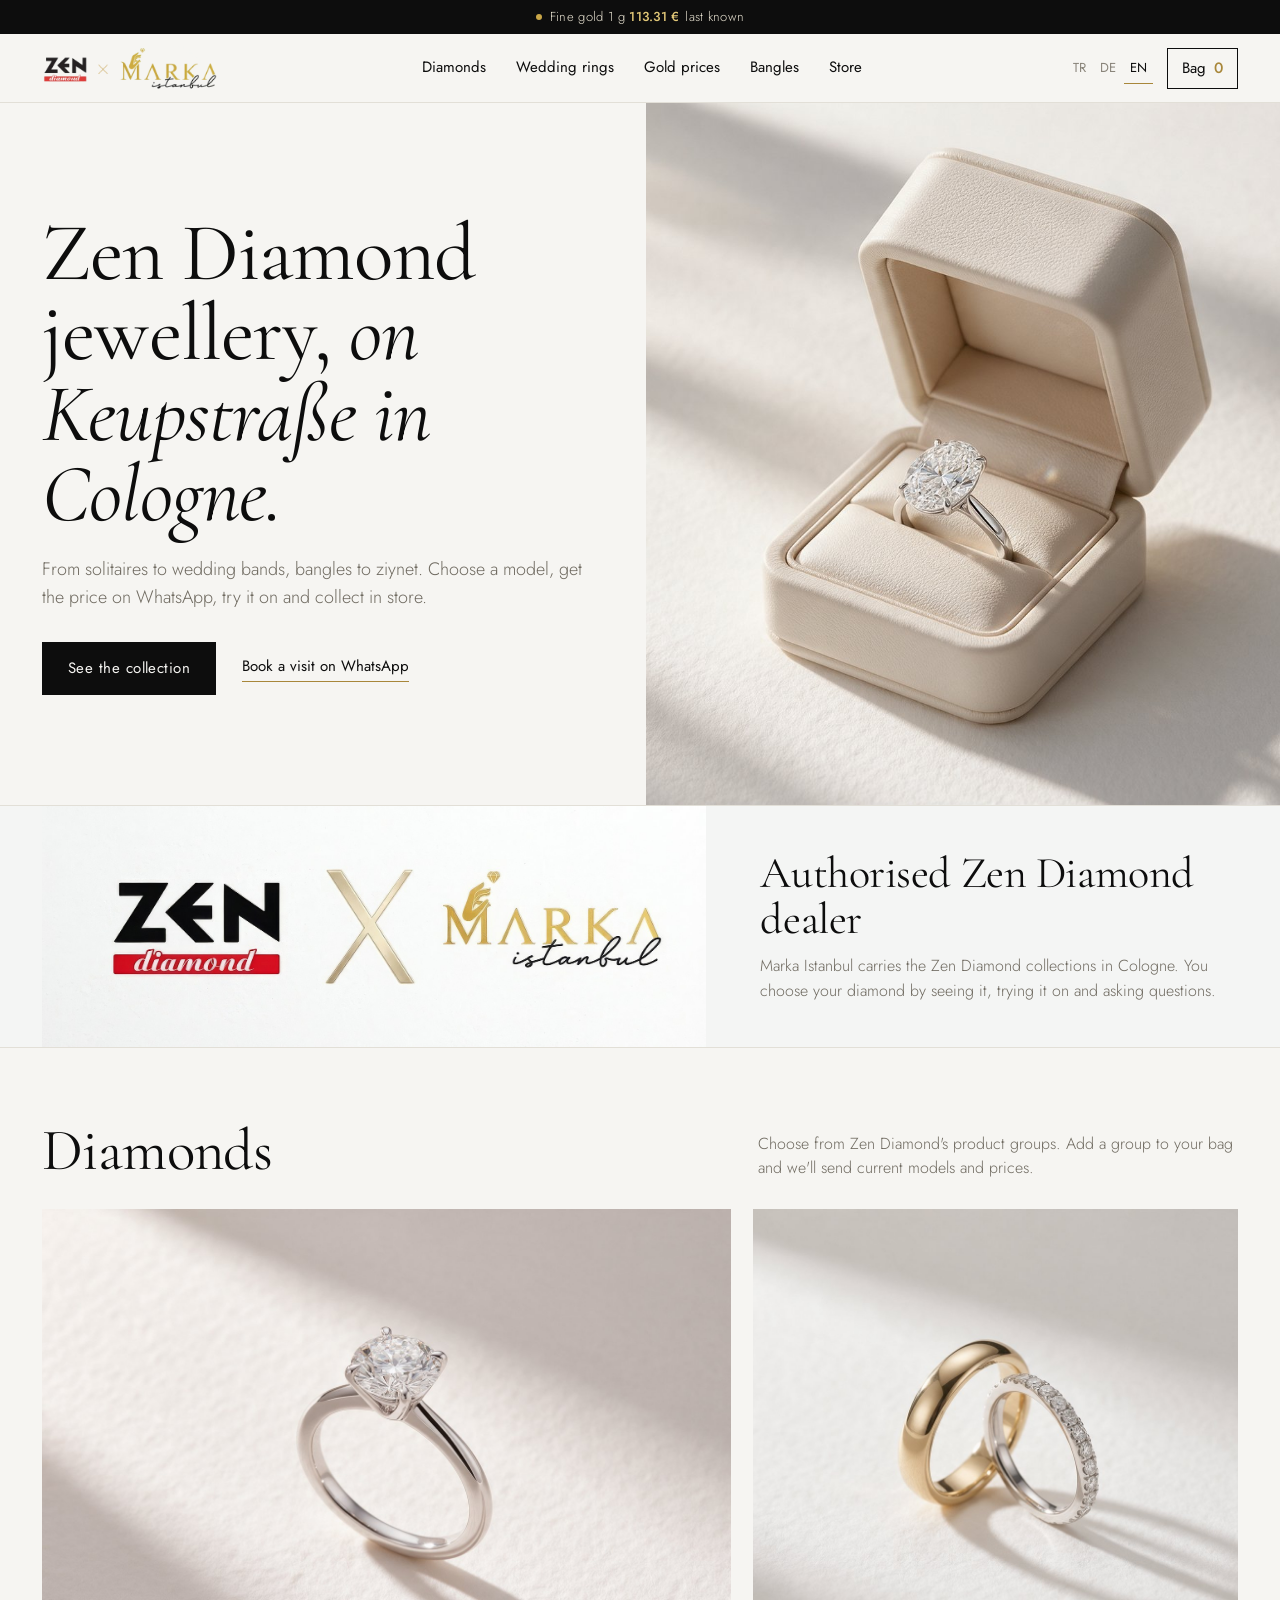
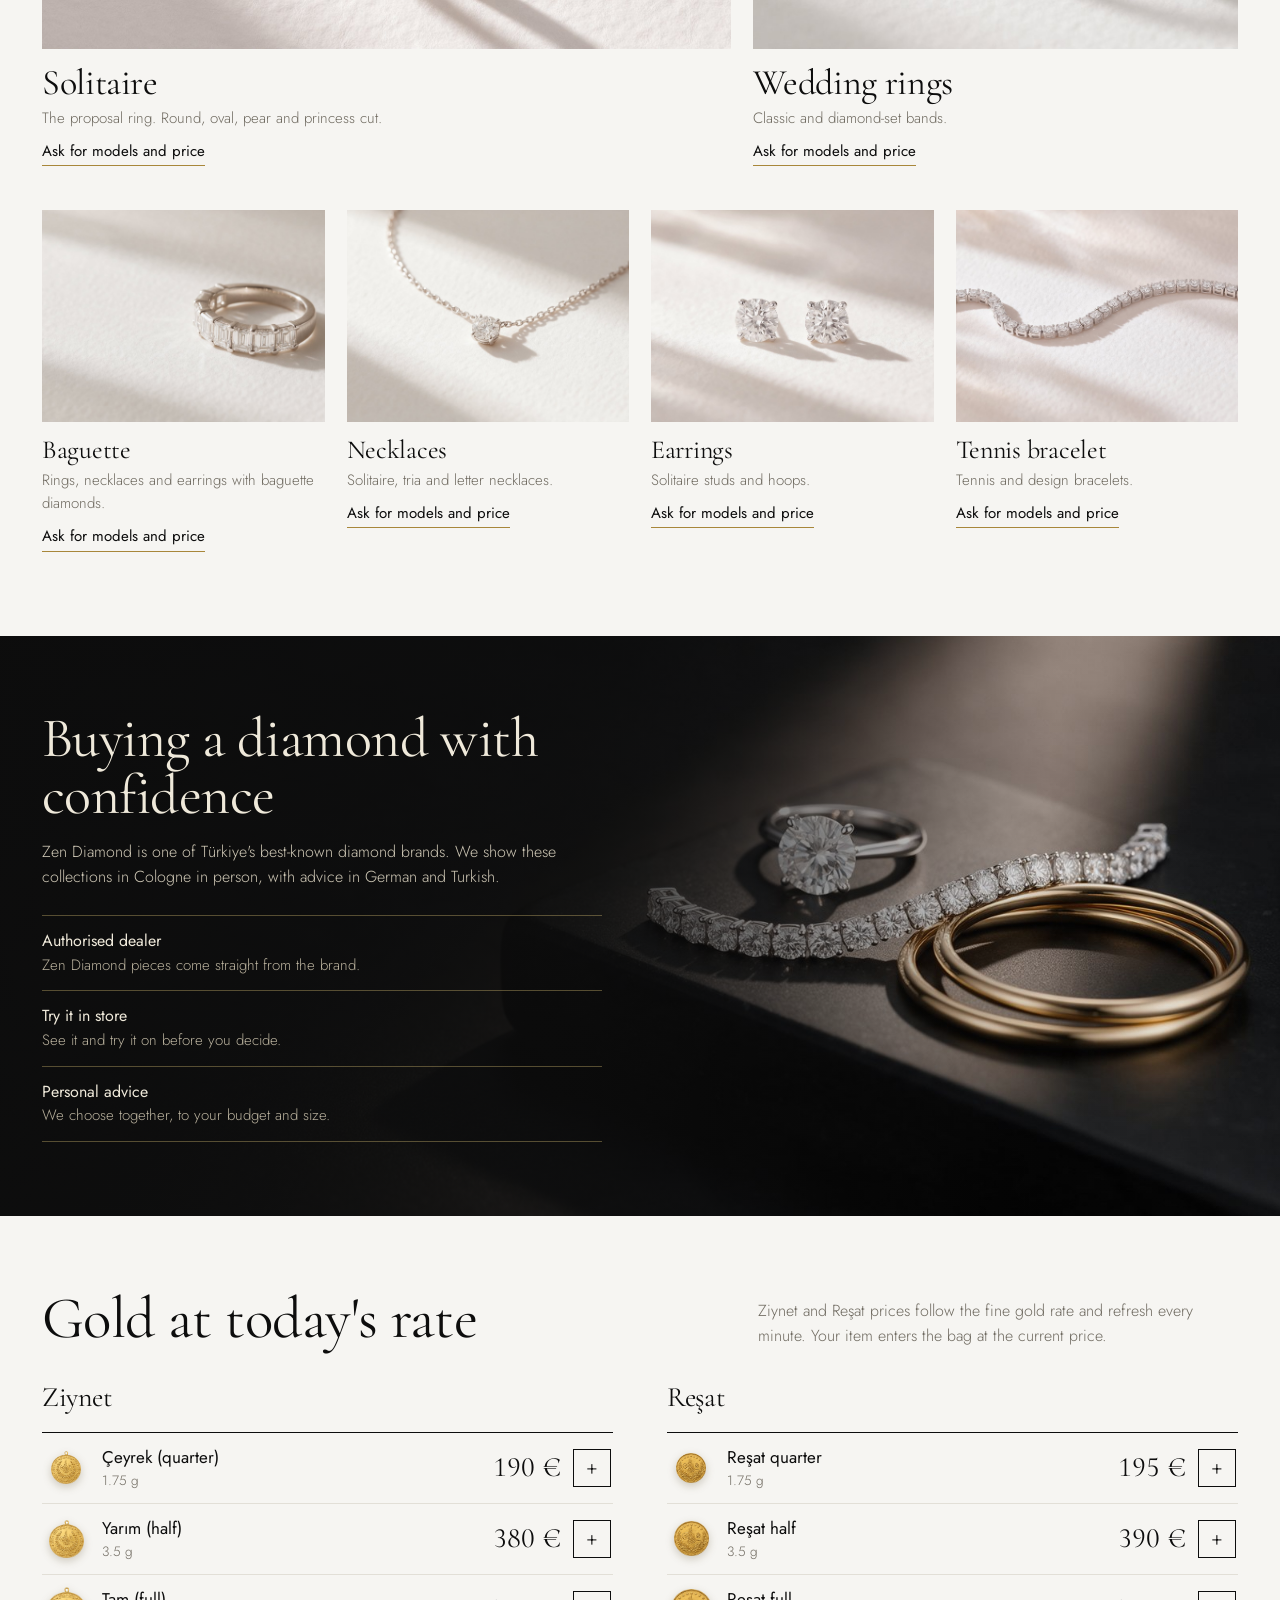
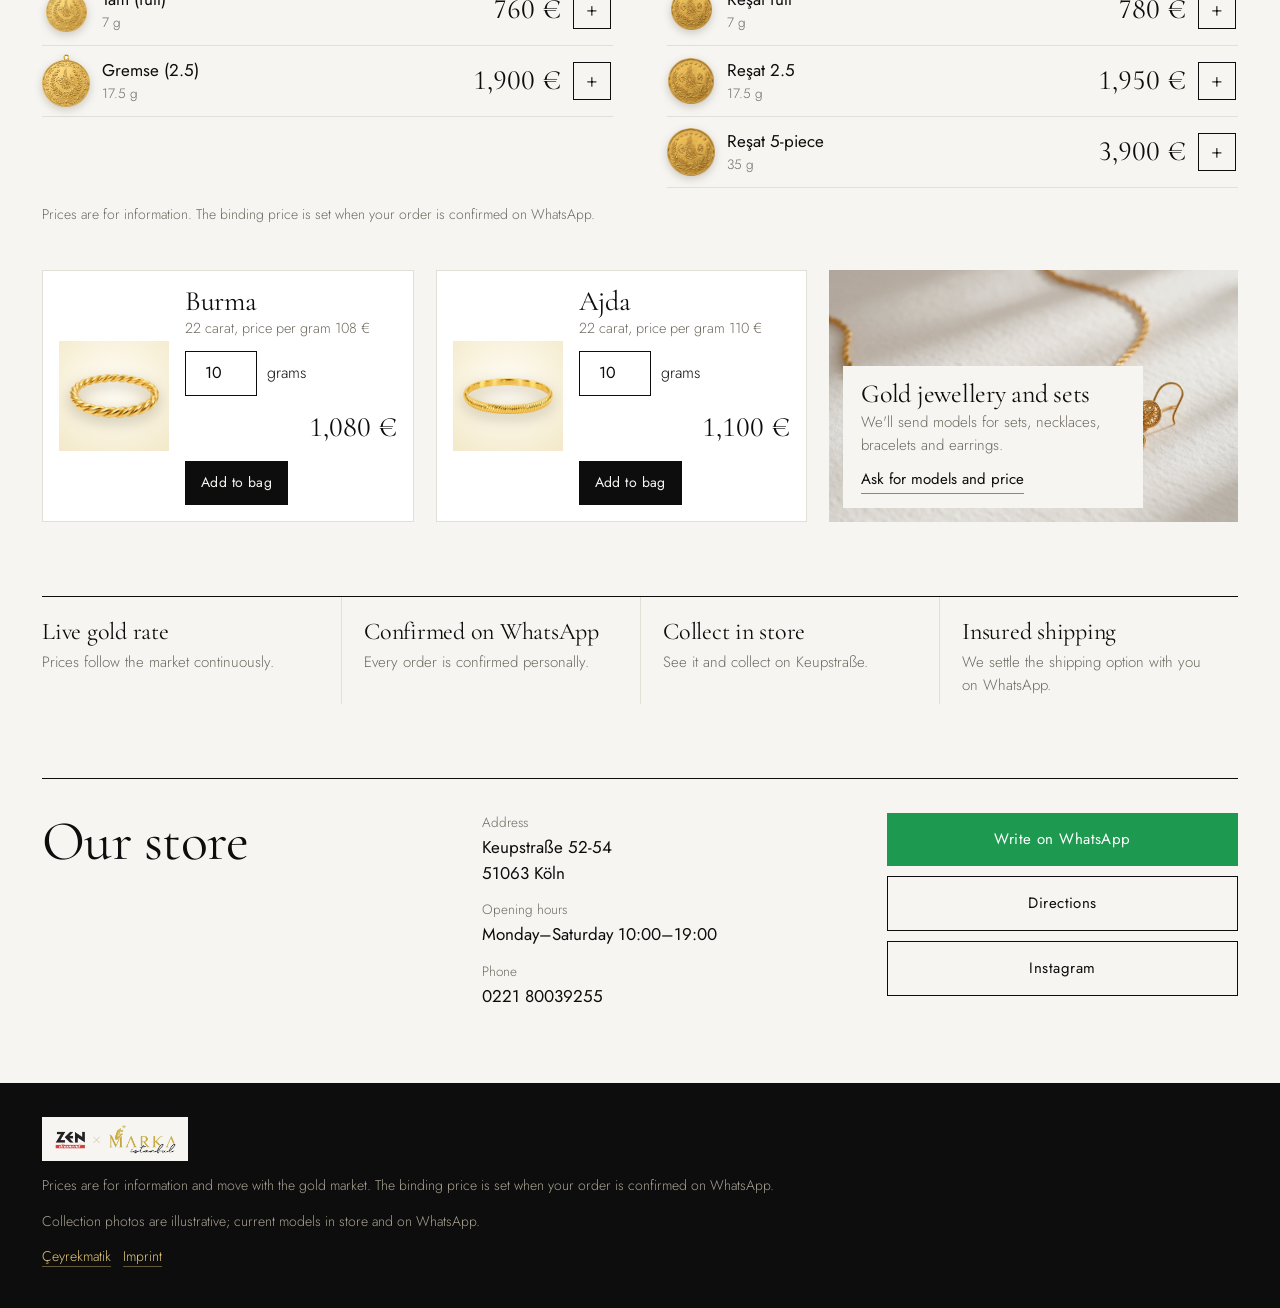
==== index.html @ 0ad96a37 "Add files via upload" ====
<!DOCTYPE html>
<html lang="tr">
<head>
<meta charset="utf-8">
<meta name="viewport" content="width=device-width, initial-scale=1, viewport-fit=cover">
<meta name="theme-color" content="#0d0d0d">
<meta name="description" content="Marka Istanbul Köln – yetkili Zen Diamond bayisi. Tektaş, alyans, baget ve pırlanta koleksiyonları; 22 ayar bilezik, ziynet ve Reşat altın güncel kurla.">
<link rel="icon" type="image/png" href="icon-192.png">
<title>Marka Istanbul – Zen Diamond Köln</title>
<link href="f.css" rel="stylesheet">
<style>
:root{
  --paper:#f6f5f2; --surface:#ffffff; --ink:#0d0d0d; --text:#0d0d0d; --soft:#6f6a60; --rule:#e2dfd7;
  --gold:#a8873a; --red:#d8232a; --band:#0d0d0d; --field:#ffffff;
  --metal:linear-gradient(120deg,#8a6a1f 0%,#e2c878 42%,#b08d3c 68%,#7a5a17 100%);
  --disp:"Cormorant Garamond","Times New Roman",serif; --body:"Jost",system-ui,sans-serif;
  --w:1240px;
}
*{box-sizing:border-box;margin:0;padding:0}
html{background:var(--band);scroll-behavior:smooth}
body{font-family:var(--body);font-weight:300;font-size:16px;line-height:1.55;background:var(--paper);color:var(--text);-webkit-font-smoothing:antialiased;overflow-x:hidden}
a{color:inherit;text-decoration:none}
button{font:inherit;color:inherit;cursor:pointer;border:0;background:none}
img{max-width:100%;display:block}
:focus-visible{outline:2px solid var(--gold);outline-offset:3px}
.wrap{max-width:var(--w);margin:0 auto;padding:0 22px}
h1,h2,h3{font-family:var(--disp);font-weight:400;letter-spacing:-.01em}

.rate{background:var(--band);color:#e9e3d2;font-size:13px;letter-spacing:.02em;padding:calc(7px + env(safe-area-inset-top)) 16px 7px;text-align:center}
.rate b{font-weight:500;color:#e2c878;margin:0 6px 0 4px}
.rate i{display:inline-block;width:6px;height:6px;border-radius:50%;background:#3fae76;margin-right:8px;vertical-align:1px}
.rate i.off{background:#c9a647}

.top{position:sticky;top:0;z-index:30;background:#f6f5f2;border-bottom:1px solid #e2dfd7}
.top .wrap{display:flex;align-items:center;gap:18px;height:68px}
.top .logo{height:40px;width:auto}
.top nav{display:none;gap:30px;margin:0 auto;font-size:15px;font-weight:400;color:#0d0d0d}
.top nav a{padding:6px 0;border-bottom:1px solid transparent}
.top nav a:hover{border-bottom-color:var(--gold)}
.top .r{margin-left:auto;display:flex;align-items:center;gap:14px;color:#0d0d0d}
.lang{display:flex;gap:2px;font-size:13px}
.lang button{padding:5px 6px;color:#8a857b;font-weight:400}
.lang button.on{color:#0d0d0d;border-bottom:1px solid var(--gold)}
.bag{display:flex;align-items:center;gap:8px;font-size:15px;font-weight:400;border:1px solid #0d0d0d;padding:8px 14px}
.bag span.n{font-weight:500;color:var(--gold)}
@media(min-width:940px){.top nav{display:flex}.top .r{margin-left:0}.top .logo{height:46px}}

.hero{display:grid;grid-template-columns:1fr}
.hero .pic{position:relative;min-height:58vw;background:#eceae5}
.hero .pic img{position:absolute;inset:0;width:100%;height:100%;object-fit:cover}
.hero .txt{padding:38px 22px 46px;display:flex;flex-direction:column;justify-content:center}
.hero h1{font-size:clamp(42px,6.4vw,84px);line-height:.98}
.hero h1 em{font-style:italic}
.hero p{font-size:18px;max-width:30em;margin-top:22px;color:var(--soft)}
.acts{display:flex;flex-wrap:wrap;gap:14px 26px;align-items:center;margin-top:30px}
.btn{display:inline-flex;align-items:center;justify-content:center;gap:8px;background:var(--ink);color:#f6f5f2;padding:15px 26px;font-size:15px;font-weight:400;letter-spacing:.03em}
.btn.wa{background:#1d9a50;color:#fff}
.btn.full{width:100%}
.link{font-size:15px;font-weight:400;border-bottom:1px solid var(--gold);padding-bottom:3px}
@media(min-width:940px){
  .hero{grid-template-columns:minmax(0,1.02fr) minmax(0,1fr);min-height:min(78vh,760px)}
  .hero .pic{order:2;min-height:0}
  .hero .txt{padding:60px 56px 60px max(22px,calc((100vw - var(--w))/2 + 22px))}
}

.dealer{background:var(--herobg,#f4f5f4);border-top:1px solid var(--rule);border-bottom:1px solid var(--rule)}
.dealer .wrap{display:grid;grid-template-columns:1fr;align-items:center;padding:0}
.dealer img{width:100%}
.dealer div.t{padding:26px 22px 34px}
.dealer h2{font-size:clamp(28px,3.6vw,44px);line-height:1.05}
.dealer p{color:var(--soft);margin-top:12px;max-width:34em}
@media(min-width:940px){.dealer .wrap{grid-template-columns:1.25fr 1fr;padding:0 22px}.dealer div.t{padding:30px 0 30px 54px}}

section{padding:74px 0 0;scroll-margin-top:80px}
.head{display:flex;flex-wrap:wrap;align-items:flex-end;justify-content:space-between;gap:10px 30px;margin-bottom:28px}
.head h2{font-size:clamp(34px,4.6vw,60px);line-height:1}
.head p{color:var(--soft);max-width:30em}

.mosaic{display:grid;grid-template-columns:repeat(2,1fr);gap:26px 14px}
.tile{display:flex;flex-direction:column;scroll-margin-top:90px}
.tile .im{background:#eceae5;overflow:hidden;aspect-ratio:4/3}
.tile .im img{width:100%;height:100%;object-fit:cover;transition:transform .6s ease}
.tile:hover .im img{transform:scale(1.03)}
.tile h3{font-size:26px;line-height:1.1;margin-top:14px}
.tile p{color:var(--soft);font-size:15px;margin-top:4px}
.go{margin-top:10px;align-self:flex-start;font-size:15px;font-weight:400;border-bottom:1px solid var(--gold);padding-bottom:2px;text-align:left}
.tile.big,.tile.mid{grid-column:1/-1}
.tile.big .im,.tile.mid .im{aspect-ratio:16/10}
.tile.big h3,.tile.mid h3{font-size:34px}
@media(min-width:940px){
  .mosaic{grid-template-columns:repeat(12,1fr);gap:44px 22px}
  .tile{grid-column:span 3}
  .tile.big{grid-column:span 7}.tile.mid{grid-column:span 5}
  .tile.big .im,.tile.mid .im{aspect-ratio:auto;height:440px}
  .tile.big h3,.tile.mid h3{font-size:36px}
}
@media(prefers-reduced-motion:reduce){.tile .im img{transition:none}html{scroll-behavior:auto}}

.story{margin-top:84px;background:#0d0d0d;color:#efe9da;position:relative;overflow:hidden}
.story>img{position:absolute;inset:0;width:100%;height:100%;object-fit:cover;object-position:right center}
.story::before{content:"";position:absolute;inset:0;z-index:1;background:linear-gradient(90deg,rgba(13,13,13,.94) 0%,rgba(13,13,13,.8) 46%,rgba(13,13,13,.1) 82%)}
.story .wrap{position:relative;z-index:2;padding-top:74px;padding-bottom:74px}
.story .in{max-width:560px}
.story h2{font-size:clamp(34px,4.4vw,56px);line-height:1.02}
.story p{margin-top:16px;color:#cfc8b6}
.story ul{list-style:none;margin-top:26px;border-top:1px solid rgba(226,200,120,.35)}
.story li{padding:13px 0;border-bottom:1px solid rgba(226,200,120,.35);font-weight:400}
.story li span{display:block;font-weight:300;color:#b9b19d;font-size:15px}
@media(max-width:700px){.story::before{background:rgba(13,13,13,.82)}}

.board{display:grid;grid-template-columns:1fr;gap:34px 54px}
@media(min-width:940px){.board{grid-template-columns:1fr 1fr}}
.col h3{font-size:28px;padding-bottom:12px;border-bottom:1px solid var(--ink)}
.row{display:grid;grid-template-columns:48px 1fr auto 40px;gap:12px;align-items:center;padding:11px 0;border-bottom:1px solid var(--rule)}
.row .c{width:48px;height:48px;display:flex;align-items:center;justify-content:center}
.row .c img{object-fit:contain;filter:drop-shadow(0 3px 4px rgba(60,40,0,.22))}
.row .nm{font-weight:400;font-size:17px}
.row .nm small{display:block;font-weight:300;color:var(--soft);font-size:13.5px}
.row .pr{font-family:var(--disp);font-size:28px;font-variant-numeric:tabular-nums lining-nums;white-space:nowrap}
.plus{width:38px;height:38px;border:1px solid var(--ink);font-size:20px;line-height:1;display:flex;align-items:center;justify-content:center}
.plus:hover{background:var(--ink);color:var(--paper)}
.fine{color:var(--soft);font-size:14px;margin-top:16px;max-width:46em}

.bz{display:grid;grid-template-columns:1fr;gap:16px;margin-top:44px;scroll-margin-top:90px}
@media(min-width:940px){.bz{grid-template-columns:1fr 1fr 1.1fr;gap:22px}}
.bcard{background:var(--surface);border:1px solid var(--rule);display:grid;grid-template-columns:110px 1fr;gap:16px;padding:16px;align-items:center}
.bcard .im{background:radial-gradient(circle at 50% 42%,#fffdf6,#f3e9c9);aspect-ratio:1/1;display:flex;align-items:center;justify-content:center}
.bcard .im img{width:82%;filter:drop-shadow(0 5px 7px rgba(60,40,0,.25))}
.bcard h3{font-size:28px;line-height:1}
.bcard .per{color:var(--soft);font-size:14.5px;margin-top:2px}
.calc{display:flex;align-items:center;gap:10px;margin-top:12px;flex-wrap:wrap}
.calc input{width:72px;border:1px solid var(--ink);padding:9px 8px;font:inherit;font-weight:400;text-align:center;background:var(--field);color:var(--text);border-radius:0}
.calc .sum{font-family:var(--disp);font-size:28px;font-variant-numeric:tabular-nums lining-nums;margin-left:auto;white-space:nowrap}
.bcard .btn{margin-top:12px;padding:11px 16px;font-size:14px}
.gset{position:relative;min-height:230px;background:#eceae5;overflow:hidden;display:flex;align-items:flex-end}
.gset>img{position:absolute;inset:0;width:100%;height:100%;object-fit:cover}
.gset div{position:relative;background:var(--gsetbg,#f6f5f2);padding:14px 18px;margin:14px;max-width:300px}
.gset h3{font-size:26px;line-height:1.05}
.gset p{color:var(--soft);font-size:15px;margin-top:4px}

.promise{display:grid;grid-template-columns:1fr;border-top:1px solid var(--ink)}
.promise div{padding:20px 0;border-bottom:1px solid var(--rule)}
@media(min-width:800px){.promise{grid-template-columns:repeat(4,1fr)}.promise div{padding:22px 22px 6px 0;border-bottom:0}.promise div+div{padding-left:22px;border-left:1px solid var(--rule)}}
.promise h3{font-size:24px;line-height:1.1}
.promise p{color:var(--soft);font-size:15px;margin-top:6px}

.store{display:grid;grid-template-columns:1fr;gap:26px;padding:34px 0 0;border-top:1px solid var(--ink)}
@media(min-width:900px){.store{grid-template-columns:1.1fr 1fr 1fr;gap:54px}}
.store h2{font-size:clamp(34px,4.4vw,56px);line-height:1}
.store dl{display:grid;gap:14px}
.store dt{font-size:13.5px;color:var(--soft)}
.store dd{font-weight:400;font-size:17px}
.store .acts{margin-top:0;flex-direction:column;align-items:stretch;gap:10px}
.store .btn.line{background:transparent;color:var(--text);border:1px solid var(--ink)}
footer{margin-top:74px;background:#0d0d0d;color:#a9a393;font-size:14px;padding:34px 0 calc(40px + env(safe-area-inset-bottom))}
footer .wrap{display:grid;gap:14px}
footer img{height:44px;width:auto;background:#f6f5f2;padding:6px 12px;justify-self:start}
footer a{color:#e2c878;border-bottom:1px solid rgba(226,200,120,.4)}

.ovl{position:fixed;inset:0;background:rgba(13,13,13,.5);z-index:40;opacity:0;pointer-events:none;transition:opacity .2s}
.ovl.on{opacity:1;pointer-events:auto}
.drawer{position:fixed;right:0;top:0;bottom:0;width:min(460px,100%);background:var(--drawer,#f6f5f2);color:var(--text);z-index:41;transform:translateX(102%);transition:transform .25s;display:flex;flex-direction:column}
.drawer.on{transform:none;box-shadow:-14px 0 50px rgba(0,0,0,.25)}
.dh{display:flex;align-items:center;padding:calc(18px + env(safe-area-inset-top)) 22px 16px;border-bottom:1px solid var(--ink)}
.dh h2{font-size:32px;margin-right:auto;line-height:1}
.dh button{font-size:24px;padding:2px 6px}
.dbody{flex:1;overflow-y:auto;padding:6px 22px 18px}
.ci{display:grid;grid-template-columns:56px 1fr auto;gap:12px;align-items:center;padding:13px 0;border-bottom:1px solid var(--rule)}
.ci .im{width:56px;height:56px;background:#efece4;display:flex;align-items:center;justify-content:center;overflow:hidden}
.ci .im img{max-width:44px;max-height:44px;object-fit:contain}
.ci .im img.ph{max-width:none;max-height:none;width:100%;height:100%;object-fit:cover}
.ci .n{font-weight:400}
.ci .s{color:var(--soft);font-size:14px}
.ci .v{font-family:var(--disp);font-size:22px;text-align:right;font-variant-numeric:tabular-nums lining-nums;white-space:nowrap}
.ci .v.ask{font-family:var(--body);font-size:13.5px;color:var(--soft);white-space:normal;max-width:90px}
.qty{display:inline-flex;align-items:center;border:1px solid var(--rule);margin-top:6px;background:var(--field)}
.qty button{width:30px;height:28px;font-size:17px}
.qty span{min-width:22px;text-align:center;font-weight:400;font-size:14.5px}
.empty{color:var(--soft);padding:44px 0;font-size:17px}
.form{margin-top:20px;display:grid;gap:16px}
.form .lb{font-size:14px;color:var(--soft);display:block;margin-bottom:6px}
.form input[type=text],.form textarea{width:100%;border:1px solid var(--ink);padding:12px;font:inherit;font-weight:400;background:var(--field);color:var(--text);border-radius:0}
.form textarea{min-height:64px;resize:vertical}
.opt{display:grid;border:1px solid var(--rule);background:var(--field)}
.opt label{display:flex;align-items:center;gap:10px;padding:11px 12px;cursor:pointer;font-weight:400;font-size:15.5px}
.opt label+label{border-top:1px solid var(--rule)}
.opt input{accent-color:#0d0d0d;width:17px;height:17px}
.opt label.dis{color:var(--soft);cursor:default;font-weight:300}
.dfoot{border-top:1px solid var(--ink);padding:14px 22px calc(16px + env(safe-area-inset-bottom));background:var(--dfoot,#fff)}
.tot{display:flex;justify-content:space-between;align-items:baseline}
.tot span{font-size:15px}
.tot b{font-family:var(--disp);font-weight:500;font-size:34px;font-variant-numeric:tabular-nums lining-nums}
.note{color:var(--soft);font-size:13.5px;line-height:1.4;margin:2px 0 12px}
.err{color:var(--red);font-size:14.5px;margin-bottom:10px;display:none;font-weight:400}
.err.on{display:block}
.toast{position:fixed;left:50%;bottom:calc(24px + env(safe-area-inset-bottom));transform:translate(-50%,30px);background:#0d0d0d;color:#f6f5f2;padding:12px 20px;font-size:14.5px;opacity:0;transition:all .25s;z-index:60;pointer-events:none;white-space:nowrap;border-bottom:2px solid #c9a647}
.toast.on{opacity:1;transform:translate(-50%,0)}

/* koyu konseptler – üst logo şeridi açık kalır, Zen logosu değişmez */
html.koyu{--paper:var(--tbg,#111112);--surface:rgba(255,255,255,.05);--text:#f1ead8;--ink:#e2c878;--soft:#b3aa93;--rule:rgba(226,200,120,.26);--herobg:var(--tbg2,#0b0b0c);--field:rgba(0,0,0,.35);--drawer:#151516;--dfoot:#0e0e0f;--gsetbg:#151516;color-scheme:dark}
html.koyu .btn{background:var(--metal);color:#0d0d0d}
html.koyu .btn.wa{background:#1d9a50;color:#fff}
html.koyu .store .btn.line{background:transparent;color:var(--text)}
html.koyu .plus:hover{color:#0d0d0d}
html.koyu .opt input{accent-color:#e2c878}
</style>
</head>
<body>

<div class="rate"><i class="off" id="dot"></i><span id="spotLbl"></span><b id="spotG">—</b><span id="spotWhen"></span></div>

<header class="top">
  <div class="wrap">
    <a href="#ust"><img class="logo" src="lockup.png" alt="Zen Diamond × Marka Istanbul"></a>
    <nav>
      <a href="#pirlanta" data-t="nPir"></a><a href="#alyans" data-t="nAly"></a><a href="#altin" data-t="nAlt"></a><a href="#bilezik" data-t="nBil"></a><a href="#magaza" data-t="nMag"></a>
    </nav>
    <div class="r">
      <div class="lang" id="lang"><button data-l="tr">TR</button><button data-l="de">DE</button><button data-l="en">EN</button></div>
      <button class="bag" id="cartBtn"><span data-t="cart"></span><span class="n" id="cartN">0</span></button>
    </div>
  </div>
</header>

<div class="hero" id="ust">
  <div class="pic"><img src="g-hero.jpg" alt=""></div>
  <div class="txt">
    <h1 data-h="heroH"></h1>
    <p data-t="heroP"></p>
    <div class="acts"><a class="btn" href="#pirlanta" data-t="heroA"></a><a class="link" id="waHero" target="_blank" rel="noopener" data-t="heroB"></a></div>
  </div>
</div>

<div class="dealer">
  <div class="wrap">
    <img id="kapak" src="kapak-beyaz.jpg" alt="Zen Diamond × Marka Istanbul">
    <div class="t"><h2 data-t="dealH"></h2><p data-t="dealP"></p></div>
  </div>
</div>

<main>
  <section id="pirlanta"><div class="wrap">
    <div class="head"><h2 data-t="pirH"></h2><p data-t="pirP"></p></div>
    <div class="mosaic" id="mosaic"></div>
  </div></section>

  <div class="story">
    <img src="g-atolye.jpg" alt="" loading="lazy">
    <div class="wrap"><div class="in">
      <h2 data-t="stH"></h2><p data-t="stP"></p>
      <ul id="stL"></ul>
    </div></div>
  </div>

  <section id="altin"><div class="wrap">
    <div class="head"><h2 data-t="altH"></h2><p data-t="altP"></p></div>
    <div class="board"><div class="col"><h3 data-t="zH"></h3><div id="lZ"></div></div><div class="col"><h3 data-t="rH"></h3><div id="lR"></div></div></div>
    <p class="fine" data-t="altF"></p>
    <div class="bz" id="bilezik"></div>
  </div></section>

  <section><div class="wrap"><div class="promise" id="promise"></div></div></section>

  <section id="magaza"><div class="wrap">
    <div class="store">
      <h2 data-t="magH"></h2>
      <dl>
        <div><dt data-t="mAdr"></dt><dd>Keupstraße 52-54<br>51063 Köln</dd></div>
        <div><dt data-t="mSaat"></dt><dd data-t="hours"></dd></div>
        <div><dt data-t="mTel"></dt><dd><a href="tel:+4922180039255">0221 80039255</a></dd></div>
      </dl>
      <div class="acts">
        <a class="btn wa" id="waShop" target="_blank" rel="noopener" data-t="waWrite"></a>
        <a class="btn line" href="https://www.google.com/maps/search/?api=1&query=Keupstra%C3%9Fe+52-54+51063+K%C3%B6ln" target="_blank" rel="noopener" data-t="route"></a>
        <a class="btn line" href="https://www.instagram.com/markaistanbuljuwelier/" target="_blank" rel="noopener">Instagram</a>
      </div>
    </div>
  </div></section>
</main>

<footer><div class="wrap">
  <img src="lockup.png" alt="Zen Diamond × Marka Istanbul">
  <div data-t="disclaimer"></div>
  <div data-t="imgNote"></div>
  <div><a href="https://xenosmart.de/markaistanbul/" target="_blank" rel="noopener">Çeyrekmatik</a> &nbsp; <a href="https://xenosmart.de/markaistanbul/impressum.html" target="_blank" rel="noopener" data-t="imprint"></a></div>
</div></footer>

<div class="ovl" id="ovl"></div>
<aside class="drawer" id="drawer" aria-hidden="true">
  <div class="dh"><h2 data-t="cart"></h2><button id="closeBtn" aria-label="Kapat">✕</button></div>
  <div class="dbody">
    <div id="items"></div>
    <div class="form" id="form">
      <div><label class="lb" for="fName" data-t="fName"></label><input type="text" id="fName" autocomplete="name"></div>
      <div><span class="lb" data-t="fDeliv"></span><div class="opt" id="fDeliv"></div></div>
      <div><span class="lb" data-t="fPay"></span><div class="opt" id="fPay"></div></div>
      <div><label class="lb" for="fNote" data-t="fNote"></label><textarea id="fNote"></textarea></div>
    </div>
  </div>
  <div class="dfoot">
    <div class="tot"><span data-t="total"></span><b id="total">0 €</b></div>
    <div class="note" id="priceNote"></div>
    <div class="err" id="err"></div>
    <button class="btn wa full" id="sendBtn" data-t="send"></button>
  </div>
</aside>
<div class="toast" id="toast"></div>

<script>
/* ============ AYARLAR ============
   Altın fiyatları Çeyrekmatik ile aynı kaynaktan gelir (config.json: milyemler; canlı has altın: Kitco → gold-api → price.json).
   Gerçek ürünler (model, fotoğraf, fiyat) için: urunler.json – örnek en altta. */
const CEYREKMATIK = "https://xenosmart.de/markaistanbul/";
const OZ = 31.1034768, WA_YEDEK = "4922180039255";
// Ödeme: aktif:false olanlar "yakında" görünür (PayPal / kart hesabı açılınca true yapılır)
const ODEME = [{id:"dukkan",aktif:true},{id:"havale",aktif:true},{id:"paypal",aktif:false},{id:"kart",aktif:false}];
const TESLIM = ["dukkan","kargo"];
// Görünüm: Timur'un Zen × Marka konsept görselleri. Önizleme: adresin sonuna #tema-siyah gibi yazılır.
const TEMA = "beyaz";
const TEMALAR = {
  beyaz:{kapak:"kapak-beyaz.jpg",hb:"#f4f5f4"}, yinyang:{kapak:"kapak-yinyang.jpg",hb:"#efeeeb"},
  siyah:{kapak:"kapak-siyah.jpg",koyu:true,band:"#0c0c0d",bg:"#141416",bg2:"#0c0c0d"},
  ramazan:{kapak:"kapak-ramazan.jpg",koyu:true,band:"#0d2a2c",bg:"#071f28",bg2:"#04121a"},
  noel:{kapak:"kapak-noel.jpg",koyu:true,band:"#123d2a",bg:"#2a120e",bg2:"#150b08"},
  yilbasi:{kapak:"kapak-yilbasi.jpg",koyu:true,band:"#0e1430",bg:"#0e1126",bg2:"#06070f"},
  sevgililer:{kapak:"kapak-sevgililer.jpg",koyu:true,band:"#5a0f1f",bg:"#430f12",bg2:"#22080b"},
};
const CFG_YEDEK = {"whatsapp":"4922180039255","fallbackOzEur":3524.45,"products":[
 {"id":"ceyrek","tr":"Çeyrek","de":"Çeyrek (Viertel)","en":"Çeyrek (quarter)","gram":1.75,"purity":0.916,"satisMilyem":960,"grup":1},
 {"id":"yarim","tr":"Yarım","de":"Yarım (Halb)","en":"Yarım (half)","gram":3.5,"purity":0.916,"grup":1,"baz":"ceyrek","kat":2},
 {"id":"tam","tr":"Tam","de":"Tam (Ganz)","en":"Tam (full)","gram":7,"purity":0.916,"grup":1,"baz":"ceyrek","kat":4},
 {"id":"gremse","tr":"Gremse","de":"Gremse (2,5)","en":"Gremse (2.5)","gram":17.5,"purity":0.916,"grup":1,"baz":"ceyrek","kat":10},
 {"id":"rceyrek","tr":"R Çeyrek","de":"Reşat Çeyrek","en":"Reşat quarter","gram":1.75,"purity":0.916,"satisMilyem":987.5,"grup":2},
 {"id":"ryarim","tr":"R Yarım","de":"Reşat Yarım","en":"Reşat half","gram":3.5,"purity":0.916,"grup":2,"baz":"rceyrek","kat":2},
 {"id":"rtam","tr":"R Tam","de":"Reşat Tam","en":"Reşat full","gram":7,"purity":0.916,"grup":2,"baz":"rceyrek","kat":4},
 {"id":"r25","tr":"R 2,5","de":"Reşat 2,5","en":"Reşat 2.5","gram":17.5,"purity":0.916,"grup":2,"baz":"rceyrek","kat":10},
 {"id":"r5","tr":"R 5'li","de":"Reşat 5er","en":"Reşat 5-piece","gram":35,"purity":0.916,"grup":2,"baz":"rceyrek","kat":20}],
 "bracelets":[{"id":"burma","tr":"Burma","de":"Burma","en":"Burma","purity":0.916,"satisMilyem":960,"grup":3},
 {"id":"ajda","tr":"Ajda","de":"Ajda","en":"Ajda","purity":0.916,"satisMilyem":975,"grup":3}],"manualSpot":null};
const GORSEL = {ceyrek:["ziynet",30],yarim:["ziynet",35],tam:["ziynet",41],gremse:["ziynet",48],
  rceyrek:["resat",30],ryarim:["resat",35],rtam:["resat",41],r25:["resat",46],r5:["resat",48],burma:["burma",44],ajda:["ajda",44]};
// Koleksiyon başlıkları Zen Diamond'ın kendi ürün gruplarıdır; fotoğraflar temsilidir, fiyat ve model WhatsApp'ta gönderilir.
const KOLEKSIYON = [
  {id:"k-tektas", foto:"g-tektas.jpg", cls:"big"},
  {id:"k-alyans", foto:"g-alyans.jpg", cls:"mid", anchor:"alyans"},
  {id:"k-baget",  foto:"g-baget.jpg"},
  {id:"k-kolye",  foto:"g-kolye.jpg"},
  {id:"k-kupe",   foto:"g-kupe.jpg"},
  {id:"k-bileklik",foto:"g-bileklik.jpg"},
];
const ALTINTAKI = {id:"k-altintaki", foto:"g-altin.jpg"};

const T = {
 tr:{cart:"Sepet",nPir:"Pırlanta",nAly:"Alyans",nAlt:"Altın fiyatları",nBil:"Bilezik",nMag:"Mağaza",
  heroH:"Zen Diamond pırlantaları, <em>Köln Keupstraße'de.</em>",
  heroP:"Tektaştan alyansa, bilezikten ziynete. Modeli seçin, fiyatı WhatsApp'tan alın, dükkânımızda deneyip teslim alın.",
  heroA:"Koleksiyonu gör",heroB:"WhatsApp'tan randevu al",
  dealH:"Yetkili Zen Diamond bayisi",dealP:"Marka Istanbul, Zen Diamond koleksiyonlarını Köln'de sunar. Pırlantayı görerek, deneyerek ve danışarak seçersiniz.",
  pirH:"Pırlanta",pirP:"Zen Diamond'ın ürün gruplarından seçin. İlgilendiğiniz grubu sepete ekleyin, güncel modelleri ve fiyatları gönderelim.",
  "k-tektas":"Tektaş","d-k-tektas":"Evlilik teklifinin yüzüğü. Yuvarlak, oval, damla ve prenses kesim.",
  "k-alyans":"Alyans","d-k-alyans":"Klasik ve pırlantalı alyanslar.",
  "k-baget":"Baget","d-k-baget":"Baget pırlantalı yüzük, kolye ve küpeler.",
  "k-kolye":"Kolye","d-k-kolye":"Tektaş, tria ve harf kolyeler.",
  "k-kupe":"Küpe","d-k-kupe":"Tektaş ve halka pırlanta küpeler.",
  "k-bileklik":"Su yolu bileklik","d-k-bileklik":"Su yolu ve tasarım bileklikler.",
  "k-altintaki":"Altın takı ve setler","d-k-altintaki":"Set, kolye, künye ve küpe modellerini gönderelim.",
  ask:"Modelleri ve fiyatı iste",askShort:"Fiyat WhatsApp'ta",asked:"İsteğe eklendi",
  stH:"Pırlantayı güvenle almak",stP:"Zen Diamond, Türkiye'nin en tanınan pırlanta markalarından biridir. Biz bu koleksiyonları Köln'de yüz yüze, Türkçe ve Almanca danışmanlıkla sunuyoruz.",
  s1:"Yetkili bayi",s1d:"Zen Diamond ürünleri doğrudan markadan gelir.",s2:"Dükkânda deneyin",s2d:"Karar vermeden önce görün, parmağınızda deneyin.",s3:"Kişisel danışmanlık",s3d:"Bütçenize ve ölçünüze göre birlikte seçelim.",
  altH:"Altın, bugünün kuruyla",altP:"Ziynet ve Reşat fiyatları has altın kuruna göre her dakika yenilenir. Eklediğiniz ürün sepete o anki fiyatla girer.",
  zH:"Ziynet",rH:"Reşat",altF:"Fiyatlar bilgi amaçlıdır. Kesin fiyat, siparişiniz WhatsApp'ta onaylandığında belirlenir.",
  bzPer:"22 ayar, gram fiyatı",gram:"gram",add:"Sepete ekle",added:"Sepete eklendi",piece:"adet",
  p1:"Canlı altın kuru",p1d:"Fiyatlar piyasaya göre anlık hesaplanır.",p2:"WhatsApp'ta onay",p2d:"Her sipariş kişisel olarak teyit edilir.",p3:"Dükkândan teslim",p3d:"Keupstraße'de görün ve teslim alın.",p4:"Sigortalı gönderim",p4d:"Gönderim seçeneğini WhatsApp'ta birlikte netleştiririz.",
  magH:"Mağazamız",mAdr:"Adres",mSaat:"Açılış saatleri",mTel:"Telefon",hours:"Pazartesi–Cumartesi 10:00–19:00",waWrite:"WhatsApp'tan yazın",route:"Yol tarifi",
  empty:"Sepetiniz boş. Bir ürün ekleyin, siparişinizi tek dokunuşla WhatsApp'tan gönderin.",
  fName:"Ad soyad",fDeliv:"Teslimat",fPay:"Ödeme",fNote:"Not (isteğe bağlı)",
  t_dukkan:"Dükkândan teslim alacağım",t_kargo:"Sigortalı kargo istiyorum",
  o_dukkan:"Dükkânda ödeme (nakit veya kart)",o_havale:"Banka havalesi",o_paypal:"PayPal",o_kart:"Online kart ödemesi",soon:"yakında",
  total:"Toplam",priceNote:"Altın fiyatı anlık değişir; fiyat WhatsApp'ta onaylanınca kesinleşir.",askNote:n=>`${n} ürün için fiyat WhatsApp'ta bildirilecek.`,
  send:"Siparişi WhatsApp'tan gönder",needName:"Lütfen adınızı yazın.",needItem:"Sepetiniz boş.",
  disclaimer:"Fiyatlar bilgi amaçlıdır ve altın piyasasına göre anlık değişir. Kesin fiyat, siparişiniz WhatsApp üzerinden onaylandığında belirlenir.",
  imgNote:"Koleksiyon fotoğrafları temsilidir; güncel modeller mağazamızda ve WhatsApp'ta.",imprint:"Künye (Impressum)",
  spotLbl:"Has altın 1 g",live:"canlı",daily:"günlük",offline:"son bilinen",manual:"dükkân fiyatı",
  hi:"Merhaba, bilgi almak istiyorum.",hiR:"Merhaba, mağazanızda randevu almak istiyorum.",
  mHead:"*Yeni sipariş – marka22.shop*",mAsk:"fiyat sorulacak",mName:"Müşteri",mDeliv:"Teslimat",mPay:"Ödeme",mNote:"Not",mTotal:"Toplam (anlık kur)",mSpot:"Has altın"},
 de:{cart:"Warenkorb",nPir:"Brillanten",nAly:"Trauringe",nAlt:"Goldpreise",nBil:"Armreifen",nMag:"Geschäft",
  heroH:"Zen Diamond Brillanten, <em>in der Kölner Keupstraße.</em>",
  heroP:"Vom Solitär bis zum Trauring, vom Armreif bis zum Ziynet. Modell wählen, Preis per WhatsApp erhalten, im Geschäft anprobieren und abholen.",
  heroA:"Kollektion ansehen",heroB:"Termin per WhatsApp",
  dealH:"Autorisierter Zen Diamond Händler",dealP:"Marka Istanbul führt die Kollektionen von Zen Diamond in Köln. Sie wählen Ihren Brillanten, indem Sie ihn sehen, anprobieren und sich beraten lassen.",
  pirH:"Brillanten",pirP:"Wählen Sie aus den Produktgruppen von Zen Diamond. Legen Sie eine Gruppe in den Warenkorb, wir senden aktuelle Modelle und Preise.",
  "k-tektas":"Solitär","d-k-tektas":"Der Ring für den Antrag. Rund, oval, Tropfen und Princess.",
  "k-alyans":"Trauringe","d-k-alyans":"Klassisch oder mit Brillanten.",
  "k-baget":"Baguette","d-k-baget":"Ringe, Ketten und Ohrringe mit Baguette-Brillanten.",
  "k-kolye":"Ketten","d-k-kolye":"Solitär-, Tria- und Buchstabenketten.",
  "k-kupe":"Ohrringe","d-k-kupe":"Solitär-Ohrstecker und Creolen.",
  "k-bileklik":"Tennisarmband","d-k-bileklik":"Tennis- und Designarmbänder.",
  "k-altintaki":"Goldschmuck und Sets","d-k-altintaki":"Wir senden Modelle für Sets, Ketten, Armbänder und Ohrringe.",
  ask:"Modelle und Preis anfragen",askShort:"Preis per WhatsApp",asked:"Zur Anfrage hinzugefügt",
  stH:"Brillanten mit Sicherheit kaufen",stP:"Zen Diamond gehört zu den bekanntesten Brillantmarken der Türkei. Wir zeigen diese Kollektionen in Köln persönlich, mit Beratung auf Deutsch und Türkisch.",
  s1:"Autorisierter Händler",s1d:"Zen Diamond Stücke kommen direkt von der Marke.",s2:"Im Geschäft anprobieren",s2d:"Ansehen und anprobieren, bevor Sie entscheiden.",s3:"Persönliche Beratung",s3d:"Wir wählen gemeinsam nach Budget und Größe.",
  altH:"Gold zum heutigen Kurs",altP:"Ziynet- und Reşat-Preise folgen dem Feingoldkurs und werden jede Minute aktualisiert. Ihr Artikel kommt zum aktuellen Preis in den Warenkorb.",
  zH:"Ziynet",rH:"Reşat",altF:"Die Preise dienen der Information. Der verbindliche Preis steht mit der Bestätigung Ihrer Bestellung per WhatsApp fest.",
  bzPer:"22 Karat, Preis je Gramm",gram:"Gramm",add:"In den Warenkorb",added:"Zum Warenkorb hinzugefügt",piece:"Stück",
  p1:"Live-Goldkurs",p1d:"Preise werden laufend nach Markt berechnet.",p2:"Bestätigung per WhatsApp",p2d:"Jede Bestellung wird persönlich bestätigt.",p3:"Abholung im Geschäft",p3d:"In der Keupstraße ansehen und mitnehmen.",p4:"Versicherter Versand",p4d:"Die Versandart klären wir gemeinsam per WhatsApp.",
  magH:"Unser Geschäft",mAdr:"Adresse",mSaat:"Öffnungszeiten",mTel:"Telefon",hours:"Montag–Samstag 10:00–19:00",waWrite:"Per WhatsApp schreiben",route:"Route",
  empty:"Ihr Warenkorb ist leer. Fügen Sie einen Artikel hinzu und senden Sie die Bestellung per WhatsApp.",
  fName:"Vor- und Nachname",fDeliv:"Lieferung",fPay:"Zahlung",fNote:"Notiz (optional)",
  t_dukkan:"Abholung im Geschäft",t_kargo:"Versicherter Versand gewünscht",
  o_dukkan:"Zahlung im Geschäft (bar oder Karte)",o_havale:"Überweisung",o_paypal:"PayPal",o_kart:"Online-Kartenzahlung",soon:"bald",
  total:"Summe",priceNote:"Der Goldpreis ändert sich laufend; der Preis steht mit der Bestätigung per WhatsApp fest.",askNote:n=>`Für ${n} Artikel nennen wir den Preis per WhatsApp.`,
  send:"Bestellung per WhatsApp senden",needName:"Bitte geben Sie Ihren Namen ein.",needItem:"Ihr Warenkorb ist leer.",
  disclaimer:"Die Preise dienen der Information und ändern sich mit dem Goldmarkt. Der verbindliche Preis wird mit der Bestätigung Ihrer Bestellung per WhatsApp festgelegt.",
  imgNote:"Kollektionsfotos sind Beispielbilder; aktuelle Modelle im Geschäft und per WhatsApp.",imprint:"Impressum",
  spotLbl:"Feingold 1 g",live:"live",daily:"Tagespreis",offline:"letzter Stand",manual:"Ladenpreis",
  hi:"Hallo, ich hätte gern eine Auskunft.",hiR:"Hallo, ich möchte einen Termin in Ihrem Geschäft vereinbaren.",
  mHead:"*Neue Bestellung – marka22.shop*",mAsk:"Preis auf Anfrage",mName:"Kunde",mDeliv:"Lieferung",mPay:"Zahlung",mNote:"Notiz",mTotal:"Summe (aktueller Kurs)",mSpot:"Feingold"},
 en:{cart:"Bag",nPir:"Diamonds",nAly:"Wedding rings",nAlt:"Gold prices",nBil:"Bangles",nMag:"Store",
  heroH:"Zen Diamond jewellery, <em>on Keupstraße in Cologne.</em>",
  heroP:"From solitaires to wedding bands, bangles to ziynet. Choose a model, get the price on WhatsApp, try it on and collect in store.",
  heroA:"See the collection",heroB:"Book a visit on WhatsApp",
  dealH:"Authorised Zen Diamond dealer",dealP:"Marka Istanbul carries the Zen Diamond collections in Cologne. You choose your diamond by seeing it, trying it on and asking questions.",
  pirH:"Diamonds",pirP:"Choose from Zen Diamond's product groups. Add a group to your bag and we'll send current models and prices.",
  "k-tektas":"Solitaire","d-k-tektas":"The proposal ring. Round, oval, pear and princess cut.",
  "k-alyans":"Wedding rings","d-k-alyans":"Classic and diamond-set bands.",
  "k-baget":"Baguette","d-k-baget":"Rings, necklaces and earrings with baguette diamonds.",
  "k-kolye":"Necklaces","d-k-kolye":"Solitaire, tria and letter necklaces.",
  "k-kupe":"Earrings","d-k-kupe":"Solitaire studs and hoops.",
  "k-bileklik":"Tennis bracelet","d-k-bileklik":"Tennis and design bracelets.",
  "k-altintaki":"Gold jewellery and sets","d-k-altintaki":"We'll send models for sets, necklaces, bracelets and earrings.",
  ask:"Ask for models and price",askShort:"Price on WhatsApp",asked:"Added to your request",
  stH:"Buying a diamond with confidence",stP:"Zen Diamond is one of Türkiye's best-known diamond brands. We show these collections in Cologne in person, with advice in German and Turkish.",
  s1:"Authorised dealer",s1d:"Zen Diamond pieces come straight from the brand.",s2:"Try it in store",s2d:"See it and try it on before you decide.",s3:"Personal advice",s3d:"We choose together, to your budget and size.",
  altH:"Gold at today's rate",altP:"Ziynet and Reşat prices follow the fine gold rate and refresh every minute. Your item enters the bag at the current price.",
  zH:"Ziynet",rH:"Reşat",altF:"Prices are for information. The binding price is set when your order is confirmed on WhatsApp.",
  bzPer:"22 carat, price per gram",gram:"grams",add:"Add to bag",added:"Added to bag",piece:"pcs",
  p1:"Live gold rate",p1d:"Prices follow the market continuously.",p2:"Confirmed on WhatsApp",p2d:"Every order is confirmed personally.",p3:"Collect in store",p3d:"See it and collect on Keupstraße.",p4:"Insured shipping",p4d:"We settle the shipping option with you on WhatsApp.",
  magH:"Our store",mAdr:"Address",mSaat:"Opening hours",mTel:"Phone",hours:"Monday–Saturday 10:00–19:00",waWrite:"Write on WhatsApp",route:"Directions",
  empty:"Your bag is empty. Add an item and send your order on WhatsApp with one tap.",
  fName:"Full name",fDeliv:"Delivery",fPay:"Payment",fNote:"Note (optional)",
  t_dukkan:"I'll collect in store",t_kargo:"Insured shipping, please",
  o_dukkan:"Pay in store (cash or card)",o_havale:"Bank transfer",o_paypal:"PayPal",o_kart:"Online card payment",soon:"soon",
  total:"Total",priceNote:"The gold price keeps moving; your price is fixed once confirmed on WhatsApp.",askNote:n=>`We'll send the price for ${n} item(s) on WhatsApp.`,
  send:"Send order on WhatsApp",needName:"Please enter your name.",needItem:"Your bag is empty.",
  disclaimer:"Prices are for information and move with the gold market. The binding price is set when your order is confirmed on WhatsApp.",
  imgNote:"Collection photos are illustrative; current models in store and on WhatsApp.",imprint:"Imprint",
  spotLbl:"Fine gold 1 g",live:"live",daily:"daily",offline:"last known",manual:"shop price",
  hi:"Hello, I'd like some information.",hiR:"Hello, I'd like to book a visit to your store.",
  mHead:"*New order – marka22.shop*",mAsk:"price on request",mName:"Customer",mDeliv:"Delivery",mPay:"Payment",mNote:"Note",mTotal:"Total (current rate)",mSpot:"Fine gold"}
};

const $ = id => document.getElementById(id);
const ls = { get(k){ try{ return localStorage.getItem(k); }catch(e){ return null; } }, set(k,v){ try{ localStorage.setItem(k,v); }catch(e){} } };
let lang = ls.get("ms_lang") || ((navigator.language||"tr").slice(0,2)); if (!T[lang]) lang = "tr";
const t = k => T[lang][k] ?? T.tr[k] ?? k;
let cfg = null, spotG = 0, src = "offline", priceTime = null, extra = [];
let cart = []; try{ cart = JSON.parse(ls.get("ms_cart2")) || []; }catch(e){ cart = []; }
let deliv = "dukkan", pay = "dukkan";
const loc = () => ({tr:"tr-TR",de:"de-DE",en:"en-GB"}[lang]);
const euro = v => Math.round(v).toLocaleString(loc()) + " €";
const euro2 = v => v.toLocaleString(loc(),{minimumFractionDigits:2,maximumFractionDigits:2}) + " €";
const esc = s => String(s).replace(/[&<>"']/g, c => ({"&":"&amp;","<":"&lt;",">":"&gt;",'"':"&quot;","'":"&#39;"}[c]));
const wa = () => ((cfg && cfg.whatsapp) || WA_YEDEK).replace(/\D/g,"");
const waUrl = msg => `https://wa.me/${wa()}?text=${encodeURIComponent(msg)}`;
const isAsk = id => id.startsWith("k-");
const nm = o => o[lang] || o.tr || o.id;

function temaUygula(ad){
  const m = /^#tema-([a-z]+)$/.exec(location.hash || ""); if (m && TEMALAR[m[1]]) ad = m[1];
  const T0 = TEMALAR[ad] || TEMALAR.beyaz, r = document.documentElement;
  r.classList.toggle("koyu", !!T0.koyu);
  ["band","tbg","tbg2","herobg"].forEach(k=>r.style.removeProperty("--"+k));
  if (T0.band) r.style.setProperty("--band", T0.band);
  if (T0.bg) r.style.setProperty("--tbg", T0.bg);
  if (T0.bg2) r.style.setProperty("--tbg2", T0.bg2);
  if (T0.hb) r.style.setProperty("--herobg", T0.hb);
  const k = $("kapak"); if (k && !k.src.endsWith(T0.kapak)) k.src = T0.kapak;
}
async function getJSON(url, ms=6000){ const c = new AbortController(); const tm = setTimeout(()=>c.abort(), ms);
  try{ const r = await fetch(url,{signal:c.signal,cache:"no-store"}); if(!r.ok) throw 0; return await r.json(); } finally{ clearTimeout(tm); } }
async function getText(url, ms=6000){ const c = new AbortController(); const tm = setTimeout(()=>c.abort(), ms);
  try{ const r = await fetch(url,{signal:c.signal,cache:"no-store"}); if(!r.ok) throw 0; return await r.text(); } finally{ clearTimeout(tm); } }
async function loadConfig(){
  try{ cfg = await getJSON(CEYREKMATIK + "config.json?v=" + Date.now()); ls.set("ms_cfg", JSON.stringify(cfg)); }
  catch(e){ try{ cfg = JSON.parse(ls.get("ms_cfg")); }catch(_){ } }
  if (!cfg || !cfg.products) cfg = CFG_YEDEK;
  try{ const u = await getJSON("urunler.json?v=" + Date.now(), 4000); if (Array.isArray(u)) extra = u; }catch(e){ extra = []; }
}
async function fetchSpot(){
  if (cfg.manualSpot){ spotG = +cfg.manualSpot; src = "manual"; priceTime = new Date(); return renderPrices(); }
  try{ const f = (await getText("https://proxy.kitco.com/getPM?symbol=AU&currency=EUR")).trim().split(",");
    const bid = parseFloat(f[4]); if (!(bid > 1000)) throw 0; spotG = bid/OZ; src = "live"; priceTime = new Date();
  }catch(e0){ try{ const j = await getJSON("https://api.gold-api.com/price/XAU/EUR"); if (!j.price) throw 0;
    spotG = j.price/OZ; src = "live"; priceTime = new Date(j.updatedAt || Date.now());
  }catch(e1){ try{ const d = await getJSON(CEYREKMATIK + "price.json?v=" + Date.now()); if (!d.ozEur) throw 0;
    spotG = d.ozEur/OZ; src = "daily"; priceTime = new Date(d.updatedAt);
  }catch(e2){ let last = null; try{ last = JSON.parse(ls.get("ms_last")); }catch(_){}
    if (last && last.g){ spotG = last.g; priceTime = new Date(last.d); } else { spotG = (cfg.fallbackOzEur || CFG_YEDEK.fallbackOzEur)/OZ; priceTime = null; }
    src = "offline"; }}}
  if (src !== "offline") ls.set("ms_last", JSON.stringify({g:spotG, d:priceTime.toISOString()}));
  renderPrices();
}
// Çeyrekmatik ile aynı hesap: tüm fiyatlar aşağı yuvarlanır
function priceOf(p){
  if (p.baz){ const b = cfg.products.find(x=>x.id===p.baz); if (b && !b.baz) return priceOf(b) * (+p.kat||0); }
  return Math.floor(p.satisMilyem ? p.gram*(p.satisMilyem/1000)*spotG : p.gram*p.purity*spotG*(1+(p.satis||0)/100) + (+p.iscilik||0));
}
function perGram(b){ return Math.floor(b.satisMilyem ? (b.satisMilyem/1000)*spotG : b.purity*spotG*(1+(b.satis||0)/100) + (+b.iscilik||0)); }
const find = id => cfg.products.find(x=>x.id===id) || cfg.bracelets.find(x=>x.id===id) || extra.find(x=>x.id===id);
const isBracelet = id => !!cfg.bracelets.find(x=>x.id===id);
function unitPrice(it){ const o = find(it.id); if (!o) return 0;
  if (isBracelet(it.id)) return perGram(o) * (+it.g||0); if (o.fiyat != null) return +o.fiyat; return priceOf(o); }
function imgOf(id){
  if (isAsk(id)){ const k = [...KOLEKSIYON, ALTINTAKI].find(x=>x.id===id); return k ? {src:k.foto, ph:true} : null; }
  const o = find(id); if (o && o.foto) return {src:o.foto, ph:true};
  const g = GORSEL[id]; return g ? {src:`urun-${g[0]}.webp`, w:g[1]} : null;
}
const gramTxt = g => String(g).replace(".", lang==="en" ? "." : ",") + " g";

function renderStatic(){
  document.documentElement.lang = lang;
  document.querySelectorAll("[data-t]").forEach(el=>el.textContent = t(el.dataset.t));
  document.querySelectorAll("[data-h]").forEach(el=>el.innerHTML = t(el.dataset.h));
  document.querySelectorAll("#lang button").forEach(b=>b.classList.toggle("on", b.dataset.l===lang));
  $("mosaic").innerHTML = KOLEKSIYON.map(k=>`<article class="tile ${k.cls||""}"${k.anchor?` id="${k.anchor}"`:""}>
    <div class="im"><img src="${k.foto}" alt="${esc(t(k.id))}" loading="lazy"></div>
    <h3>${esc(t(k.id))}</h3><p>${esc(t("d-"+k.id))}</p><button class="go" data-ask="${k.id}">${esc(t("ask"))}</button></article>`).join("")
    + extra.filter(x=>x.kat==="pirlanta"||x.kat==="alyans").map(o=>`<article class="tile">
    <div class="im"><img src="${esc(o.foto||"")}" alt="${esc(nm(o))}" loading="lazy"></div>
    <h3>${esc(nm(o))}</h3><p>${esc(o.aciklama||"")}${o.fiyat!=null?` ${euro(o.fiyat)}`:""}</p><button class="go" data-add="${esc(o.id)}">${esc(t("add"))}</button></article>`).join("");
  $("stL").innerHTML = ["s1","s2","s3"].map(k=>`<li>${esc(t(k))}<span>${esc(t(k+"d"))}</span></li>`).join("");
  $("promise").innerHTML = ["p1","p2","p3","p4"].map(k=>`<div><h3>${esc(t(k))}</h3><p>${esc(t(k+"d"))}</p></div>`).join("");
  $("fDeliv").innerHTML = TESLIM.map(d=>`<label><input type="radio" name="deliv" value="${d}"${d===deliv?" checked":""}>${esc(t("t_"+d))}</label>`).join("");
  $("fPay").innerHTML = ODEME.map(o=>o.aktif ? `<label><input type="radio" name="pay" value="${o.id}"${o.id===pay?" checked":""}>${esc(t("o_"+o.id))}</label>`
    : `<label class="dis"><input type="radio" disabled>${esc(t("o_"+o.id))} (${esc(t("soon"))})</label>`).join("");
  $("waShop").href = waUrl(t("hi")); $("waHero").href = waUrl(t("hiR"));
}
function rowHtml(p){ const im = imgOf(p.id);
  return `<div class="row"><div class="c">${im?`<img src="${im.src}" width="${im.w}" alt="">`:""}</div>
    <div class="nm">${esc(nm(p))}<small>${gramTxt(p.gram)}</small></div><div class="pr">${euro(priceOf(p))}</div>
    <button class="plus" data-add="${p.id}" aria-label="${esc(t("add"))}: ${esc(nm(p))}">+</button></div>`; }
function renderPrices(){
  $("spotLbl").textContent = t("spotLbl"); $("spotG").textContent = spotG ? euro2(spotG) : "—";
  let when = t(src);
  if (priceTime && !isNaN(priceTime)){ const today = priceTime.toDateString() === new Date().toDateString();
    when += ", " + (today ? priceTime.toLocaleTimeString(loc(),{hour:"2-digit",minute:"2-digit"}) : priceTime.toLocaleDateString(loc())); }
  $("spotWhen").textContent = when; $("dot").classList.toggle("off", src !== "live");
  $("lZ").innerHTML = cfg.products.filter(p=>(p.grup||1)===1).map(rowHtml).join("");
  $("lR").innerHTML = cfg.products.filter(p=>p.grup===2).map(rowHtml).join("");
  const keep = {}; document.querySelectorAll("[data-gram]").forEach(i=>keep[i.dataset.gram] = i.value);
  $("bilezik").innerHTML = cfg.bracelets.map(b=>{ const pg = perGram(b), g = +keep[b.id] || 10, im = imgOf(b.id);
    return `<div class="bcard"><div class="im">${im?`<img src="${im.src}" alt="${esc(nm(b))}">`:""}</div><div>
      <h3>${esc(nm(b))}</h3><div class="per">${esc(t("bzPer"))} ${euro(pg)}</div>
      <div class="calc"><input type="number" inputmode="decimal" min="1" step="0.5" value="${g}" data-gram="${b.id}" aria-label="${esc(t("gram"))}"><span>${esc(t("gram"))}</span><span class="sum" data-bp="${b.id}">${euro(pg*g)}</span></div>
      <button class="btn" data-add="${b.id}">${esc(t("add"))}</button></div></div>`; }).join("")
    + `<div class="gset"><img src="${ALTINTAKI.foto}" alt="" loading="lazy"><div><h3>${esc(t(ALTINTAKI.id))}</h3><p>${esc(t("d-"+ALTINTAKI.id))}</p><button class="go" data-ask="${ALTINTAKI.id}">${esc(t("ask"))}</button></div></div>`;
  renderCart();
}
function cartLines(){
  return cart.map(it=>{ if (isAsk(it.id)) return {it, ask:true, u:0, sum:0, label:t(it.id)};
    const o = find(it.id); if (!o) return null; const u = unitPrice(it);
    return {it, u, sum:u*it.q, label: nm(o) + (isBracelet(it.id) ? ` ${gramTxt(it.g)}` : "")}; }).filter(Boolean);
}
function renderCart(){
  const L = cartLines(), asks = L.filter(l=>l.ask).length;
  $("cartN").textContent = L.reduce((a,l)=>a+l.it.q,0);
  $("form").style.display = L.length ? "" : "none";
  $("items").innerHTML = L.length ? L.map((l,i)=>{ const im = imgOf(l.it.id);
    return `<div class="ci"><div class="im">${im?`<img ${im.ph?'class="ph"':""} src="${esc(im.src)}" alt="">`:""}</div>
      <div><div class="n">${esc(l.label)}</div>${l.ask?"":`<div class="s">${euro(l.u)} / ${esc(t("piece"))}</div>`}
      <div class="qty"><button data-q="${i}" data-d="-1" aria-label="−">−</button><span>${l.it.q}</span><button data-q="${i}" data-d="1" aria-label="+">+</button></div></div>
      <div class="v${l.ask?" ask":""}">${l.ask?esc(t("askShort")):euro(l.sum)}</div></div>`; }).join("") : `<div class="empty">${esc(t("empty"))}</div>`;
  $("total").textContent = euro(L.reduce((a,l)=>a+l.sum,0));
  $("priceNote").textContent = (asks ? t("askNote")(asks) + " " : "") + t("priceNote");
  ls.set("ms_cart2", JSON.stringify(cart));
}
function toast(m){ const e = $("toast"); e.textContent = m; e.classList.add("on"); clearTimeout(toast.t); toast.t = setTimeout(()=>e.classList.remove("on"), 1700); }
function openCart(on){ $("drawer").classList.toggle("on", on); $("ovl").classList.toggle("on", on); $("drawer").setAttribute("aria-hidden", on?"false":"true"); $("err").classList.remove("on"); }
function addToCart(id, ask){
  let g = null;
  if (!ask && isBracelet(id)){ const inp = document.querySelector(`[data-gram="${id}"]`); g = Math.max(1, +(inp && inp.value) || 10); }
  const ex = cart.find(c=>c.id===id && (c.g||null)===g);
  if (ex){ if (!ask) ex.q++; } else cart.push({id, q:1, g});
  renderCart(); toast(t(ask ? "asked" : "added"));
}
function orderMessage(){
  const L = cartLines(), name = $("fName").value.trim(), note = $("fNote").value.trim(), lines = [t("mHead"), ""];
  L.forEach(l=>lines.push(`• ${l.it.q} × ${l.label} — ${l.ask ? t("mAsk") : euro(l.sum)}`));
  if (L.some(l=>!l.ask)) lines.push("", `*${t("mTotal")}: ${euro(L.reduce((a,l)=>a+l.sum,0))}*`, `${t("mSpot")}: ${euro2(spotG)} / g (${t(src)})`);
  lines.push("", `${t("mName")}: ${name}`, `${t("mDeliv")}: ${t("t_"+deliv)}`, `${t("mPay")}: ${t("o_"+pay)}`);
  if (note) lines.push(`${t("mNote")}: ${note}`);
  return lines.join("\n");
}
document.addEventListener("click", e=>{
  const k = e.target.closest("[data-ask]"); if (k) return addToCart(k.dataset.ask, true);
  const a = e.target.closest("[data-add]"); if (a) return addToCart(a.dataset.add);
  const q = e.target.closest("[data-q]"); if (q){ const it = cart[+q.dataset.q]; if (it){ it.q += +q.dataset.d; if (it.q <= 0) cart.splice(+q.dataset.q,1); renderCart(); } return; }
  const l = e.target.closest("#lang button"); if (l){ lang = l.dataset.l; ls.set("ms_lang", lang); renderStatic(); renderPrices(); }
});
document.addEventListener("input", e=>{ const g = e.target.dataset && e.target.dataset.gram; if (!g) return;
  const b = find(g), el = document.querySelector(`[data-bp="${g}"]`); if (b && el) el.textContent = euro(perGram(b) * Math.max(0, +e.target.value||0)); });
document.addEventListener("change", e=>{ if (e.target.name === "deliv") deliv = e.target.value; if (e.target.name === "pay") pay = e.target.value; });
document.addEventListener("keydown", e=>{ if (e.key === "Escape") openCart(false); });
$("cartBtn").onclick = ()=>openCart(true); $("closeBtn").onclick = $("ovl").onclick = ()=>openCart(false);
$("sendBtn").onclick = ()=>{ const err = $("err");
  if (!cartLines().length){ err.textContent = t("needItem"); return err.classList.add("on"); }
  if (!$("fName").value.trim()){ err.textContent = t("needName"); err.classList.add("on"); return $("fName").focus(); }
  err.classList.remove("on");
  const a = document.createElement("a"); a.href = waUrl(orderMessage()); a.target = "_blank"; a.rel = "noopener"; document.body.appendChild(a); a.click(); a.remove(); };
window.addEventListener("hashchange", ()=>temaUygula(TEMA));
(async function(){
  temaUygula(TEMA); cfg = CFG_YEDEK; spotG = CFG_YEDEK.fallbackOzEur/OZ; renderStatic(); renderPrices();
  await loadConfig(); renderStatic(); await fetchSpot(); setInterval(fetchSpot, 60000);
})();

/* urunler.json örneği – gerçek Zen modelleri buraya eklenir, mozaikte kendi kartıyla görünür:
[{"id":"zen-1001","kat":"pirlanta","tr":"Tektaş Yüzük 0,30 ct","de":"Solitärring 0,30 ct","en":"Solitaire ring 0.30 ct",
  "foto":"urun/zen-1001.jpg","fiyat":1490,"aciklama":"14 ayar beyaz altın"}] */
</script>
</body>
</html>
---- f.css ----
@font-face {
  font-family: 'Cormorant Garamond';
  font-style: italic;
  font-weight: 400;
  font-display: swap;
  src: url(CormorantGaramond-400i-latin-ext.woff2) format('woff2');
  unicode-range: U+0100-02BA, U+02BD-02C5, U+02C7-02CC, U+02CE-02D7, U+02DD-02FF, U+0304, U+0308, U+0329, U+1D00-1DBF, U+1E00-1E9F, U+1EF2-1EFF, U+2020, U+20A0-20AB, U+20AD-20C4, U+2113, U+2C60-2C7F, U+A720-A7FF;
}
@font-face {
  font-family: 'Cormorant Garamond';
  font-style: italic;
  font-weight: 400;
  font-display: swap;
  src: url(CormorantGaramond-400i-latin.woff2) format('woff2');
  unicode-range: U+0000-00FF, U+0131, U+0152-0153, U+02BB-02BC, U+02C6, U+02DA, U+02DC, U+0304, U+0308, U+0329, U+2000-206F, U+20AC, U+2122, U+2191, U+2193, U+2212, U+2215, U+FEFF, U+FFFD;
}
@font-face {
  font-family: 'Cormorant Garamond';
  font-style: normal;
  font-weight: 400;
  font-display: swap;
  src: url(CormorantGaramond-400-latin-ext.woff2) format('woff2');
  unicode-range: U+0100-02BA, U+02BD-02C5, U+02C7-02CC, U+02CE-02D7, U+02DD-02FF, U+0304, U+0308, U+0329, U+1D00-1DBF, U+1E00-1E9F, U+1EF2-1EFF, U+2020, U+20A0-20AB, U+20AD-20C4, U+2113, U+2C60-2C7F, U+A720-A7FF;
}
@font-face {
  font-family: 'Cormorant Garamond';
  font-style: normal;
  font-weight: 400;
  font-display: swap;
  src: url(CormorantGaramond-400-latin.woff2) format('woff2');
  unicode-range: U+0000-00FF, U+0131, U+0152-0153, U+02BB-02BC, U+02C6, U+02DA, U+02DC, U+0304, U+0308, U+0329, U+2000-206F, U+20AC, U+2122, U+2191, U+2193, U+2212, U+2215, U+FEFF, U+FFFD;
}
@font-face {
  font-family: 'Cormorant Garamond';
  font-style: normal;
  font-weight: 500;
  font-display: swap;
  src: url(CormorantGaramond-500-latin-ext.woff2) format('woff2');
  unicode-range: U+0100-02BA, U+02BD-02C5, U+02C7-02CC, U+02CE-02D7, U+02DD-02FF, U+0304, U+0308, U+0329, U+1D00-1DBF, U+1E00-1E9F, U+1EF2-1EFF, U+2020, U+20A0-20AB, U+20AD-20C4, U+2113, U+2C60-2C7F, U+A720-A7FF;
}
@font-face {
  font-family: 'Cormorant Garamond';
  font-style: normal;
  font-weight: 500;
  font-display: swap;
  src: url(CormorantGaramond-500-latin.woff2) format('woff2');
  unicode-range: U+0000-00FF, U+0131, U+0152-0153, U+02BB-02BC, U+02C6, U+02DA, U+02DC, U+0304, U+0308, U+0329, U+2000-206F, U+20AC, U+2122, U+2191, U+2193, U+2212, U+2215, U+FEFF, U+FFFD;
}
@font-face {
  font-family: 'Jost';
  font-style: normal;
  font-weight: 300;
  font-display: swap;
  src: url(Jost-300-latin-ext.woff2) format('woff2');
  unicode-range: U+0100-02BA, U+02BD-02C5, U+02C7-02CC, U+02CE-02D7, U+02DD-02FF, U+0304, U+0308, U+0329, U+1D00-1DBF, U+1E00-1E9F, U+1EF2-1EFF, U+2020, U+20A0-20AB, U+20AD-20C4, U+2113, U+2C60-2C7F, U+A720-A7FF;
}
@font-face {
  font-family: 'Jost';
  font-style: normal;
  font-weight: 300;
  font-display: swap;
  src: url(Jost-300-latin.woff2) format('woff2');
  unicode-range: U+0000-00FF, U+0131, U+0152-0153, U+02BB-02BC, U+02C6, U+02DA, U+02DC, U+0304, U+0308, U+0329, U+2000-206F, U+20AC, U+2122, U+2191, U+2193, U+2212, U+2215, U+FEFF, U+FFFD;
}
@font-face {
  font-family: 'Jost';
  font-style: normal;
  font-weight: 400;
  font-display: swap;
  src: url(Jost-400-latin-ext.woff2) format('woff2');
  unicode-range: U+0100-02BA, U+02BD-02C5, U+02C7-02CC, U+02CE-02D7, U+02DD-02FF, U+0304, U+0308, U+0329, U+1D00-1DBF, U+1E00-1E9F, U+1EF2-1EFF, U+2020, U+20A0-20AB, U+20AD-20C4, U+2113, U+2C60-2C7F, U+A720-A7FF;
}
@font-face {
  font-family: 'Jost';
  font-style: normal;
  font-weight: 400;
  font-display: swap;
  src: url(Jost-400-latin.woff2) format('woff2');
  unicode-range: U+0000-00FF, U+0131, U+0152-0153, U+02BB-02BC, U+02C6, U+02DA, U+02DC, U+0304, U+0308, U+0329, U+2000-206F, U+20AC, U+2122, U+2191, U+2193, U+2212, U+2215, U+FEFF, U+FFFD;
}
@font-face {
  font-family: 'Jost';
  font-style: normal;
  font-weight: 500;
  font-display: swap;
  src: url(Jost-500-latin-ext.woff2) format('woff2');
  unicode-range: U+0100-02BA, U+02BD-02C5, U+02C7-02CC, U+02CE-02D7, U+02DD-02FF, U+0304, U+0308, U+0329, U+1D00-1DBF, U+1E00-1E9F, U+1EF2-1EFF, U+2020, U+20A0-20AB, U+20AD-20C4, U+2113, U+2C60-2C7F, U+A720-A7FF;
}
@font-face {
  font-family: 'Jost';
  font-style: normal;
  font-weight: 500;
  font-display: swap;
  src: url(Jost-500-latin.woff2) format('woff2');
  unicode-range: U+0000-00FF, U+0131, U+0152-0153, U+02BB-02BC, U+02C6, U+02DA, U+02DC, U+0304, U+0308, U+0329, U+2000-206F, U+20AC, U+2122, U+2191, U+2193, U+2212, U+2215, U+FEFF, U+FFFD;
}
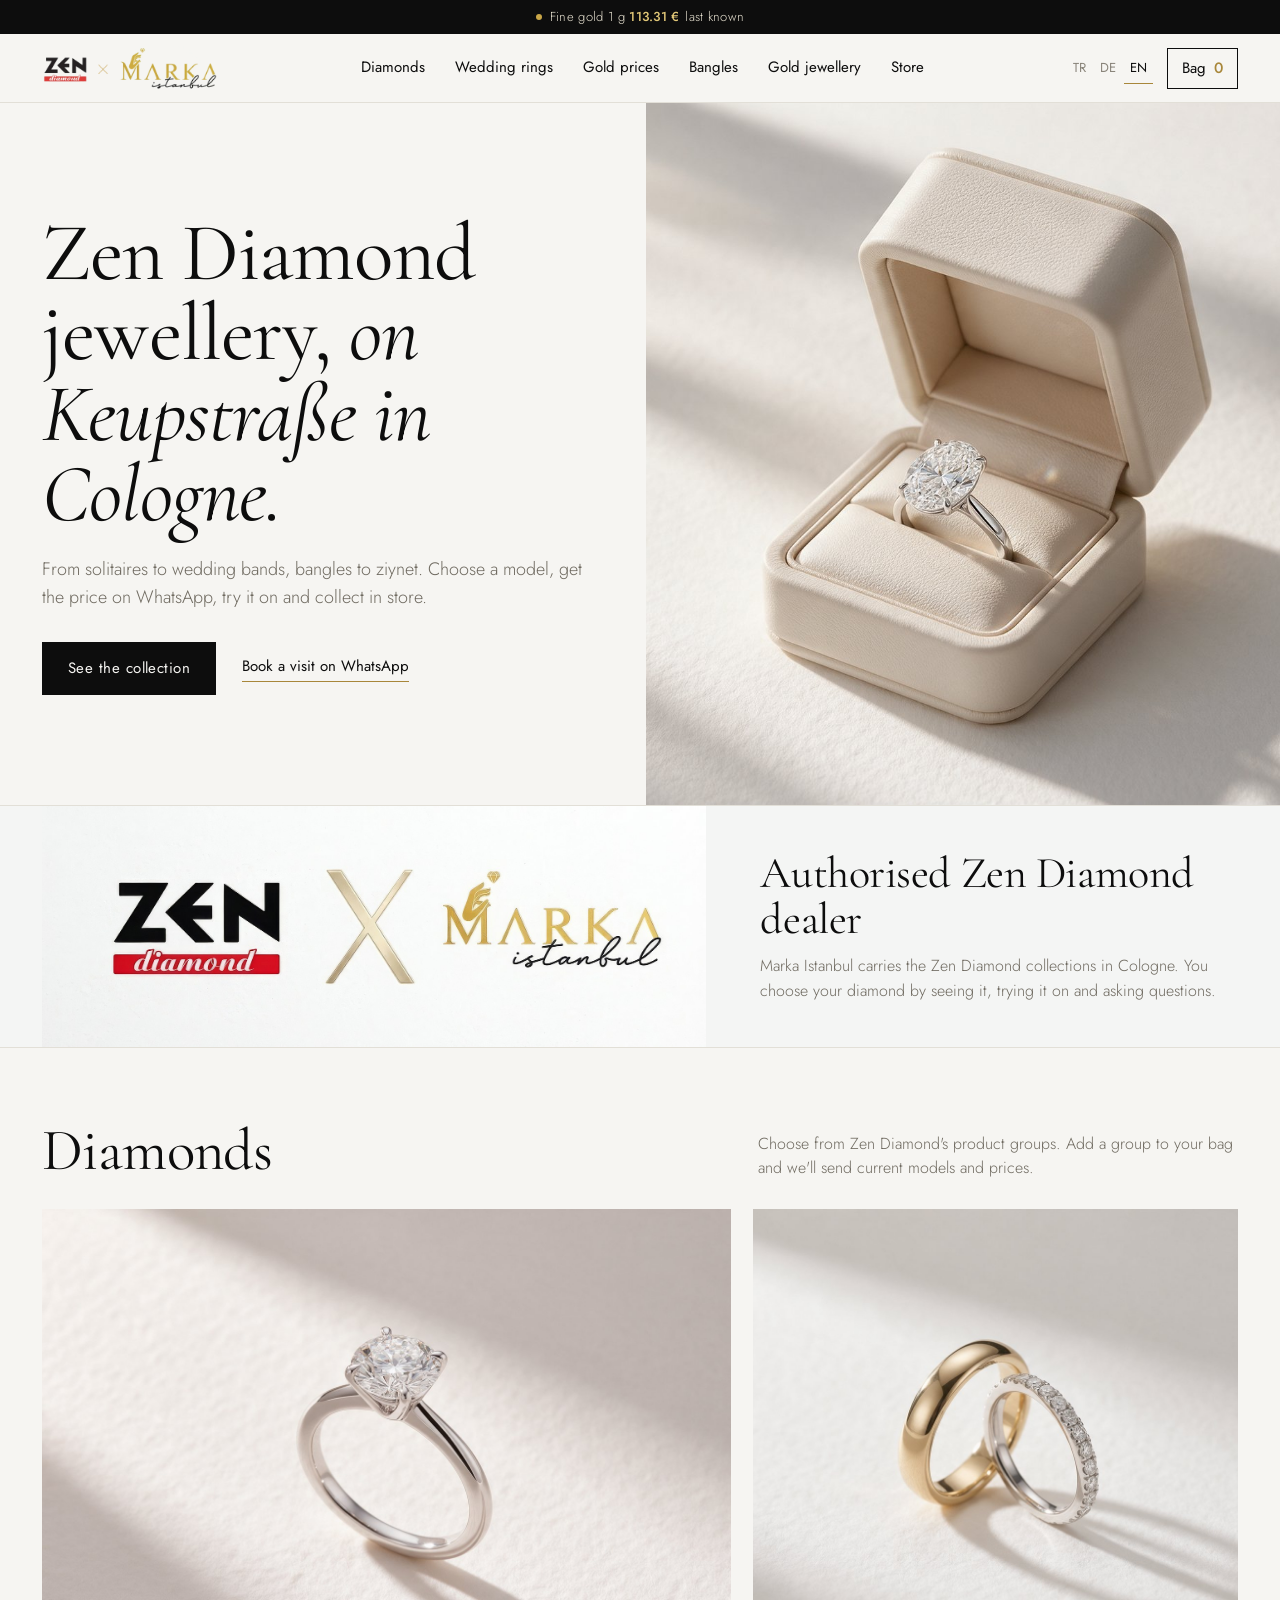
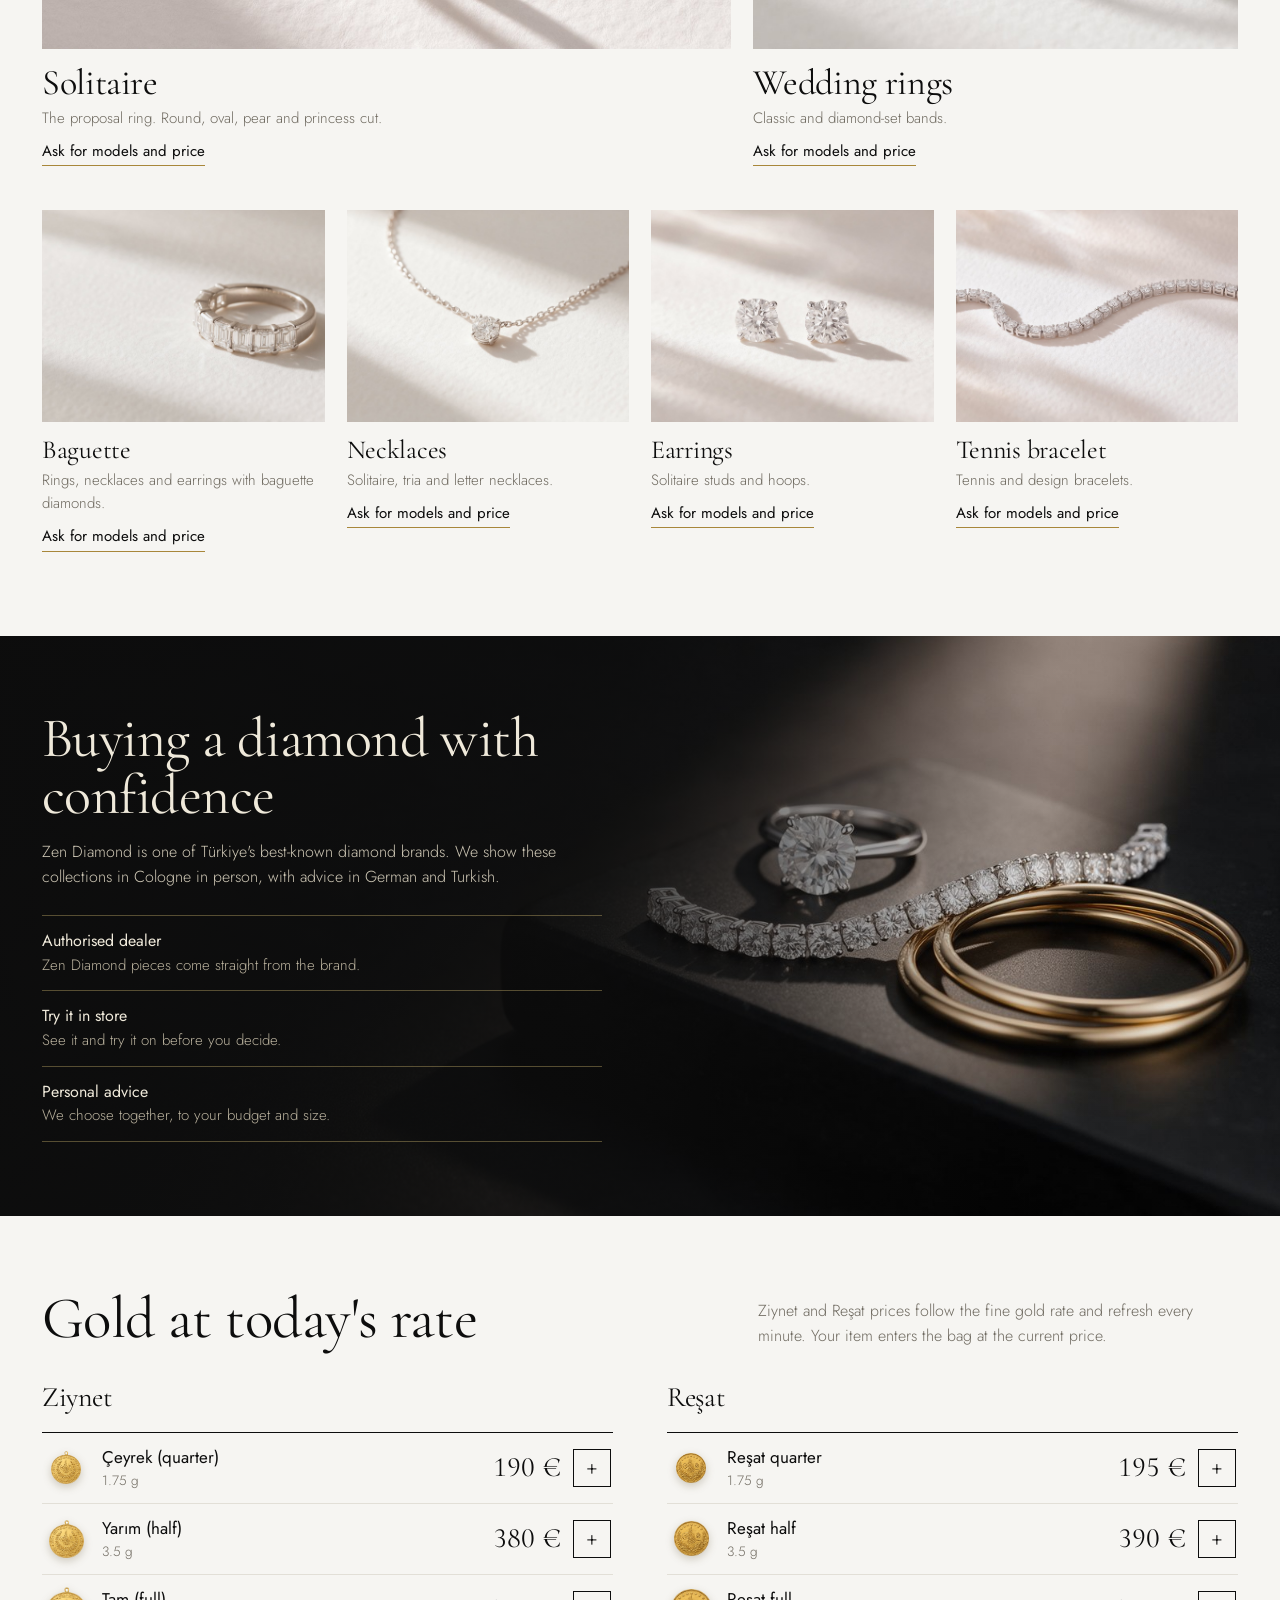
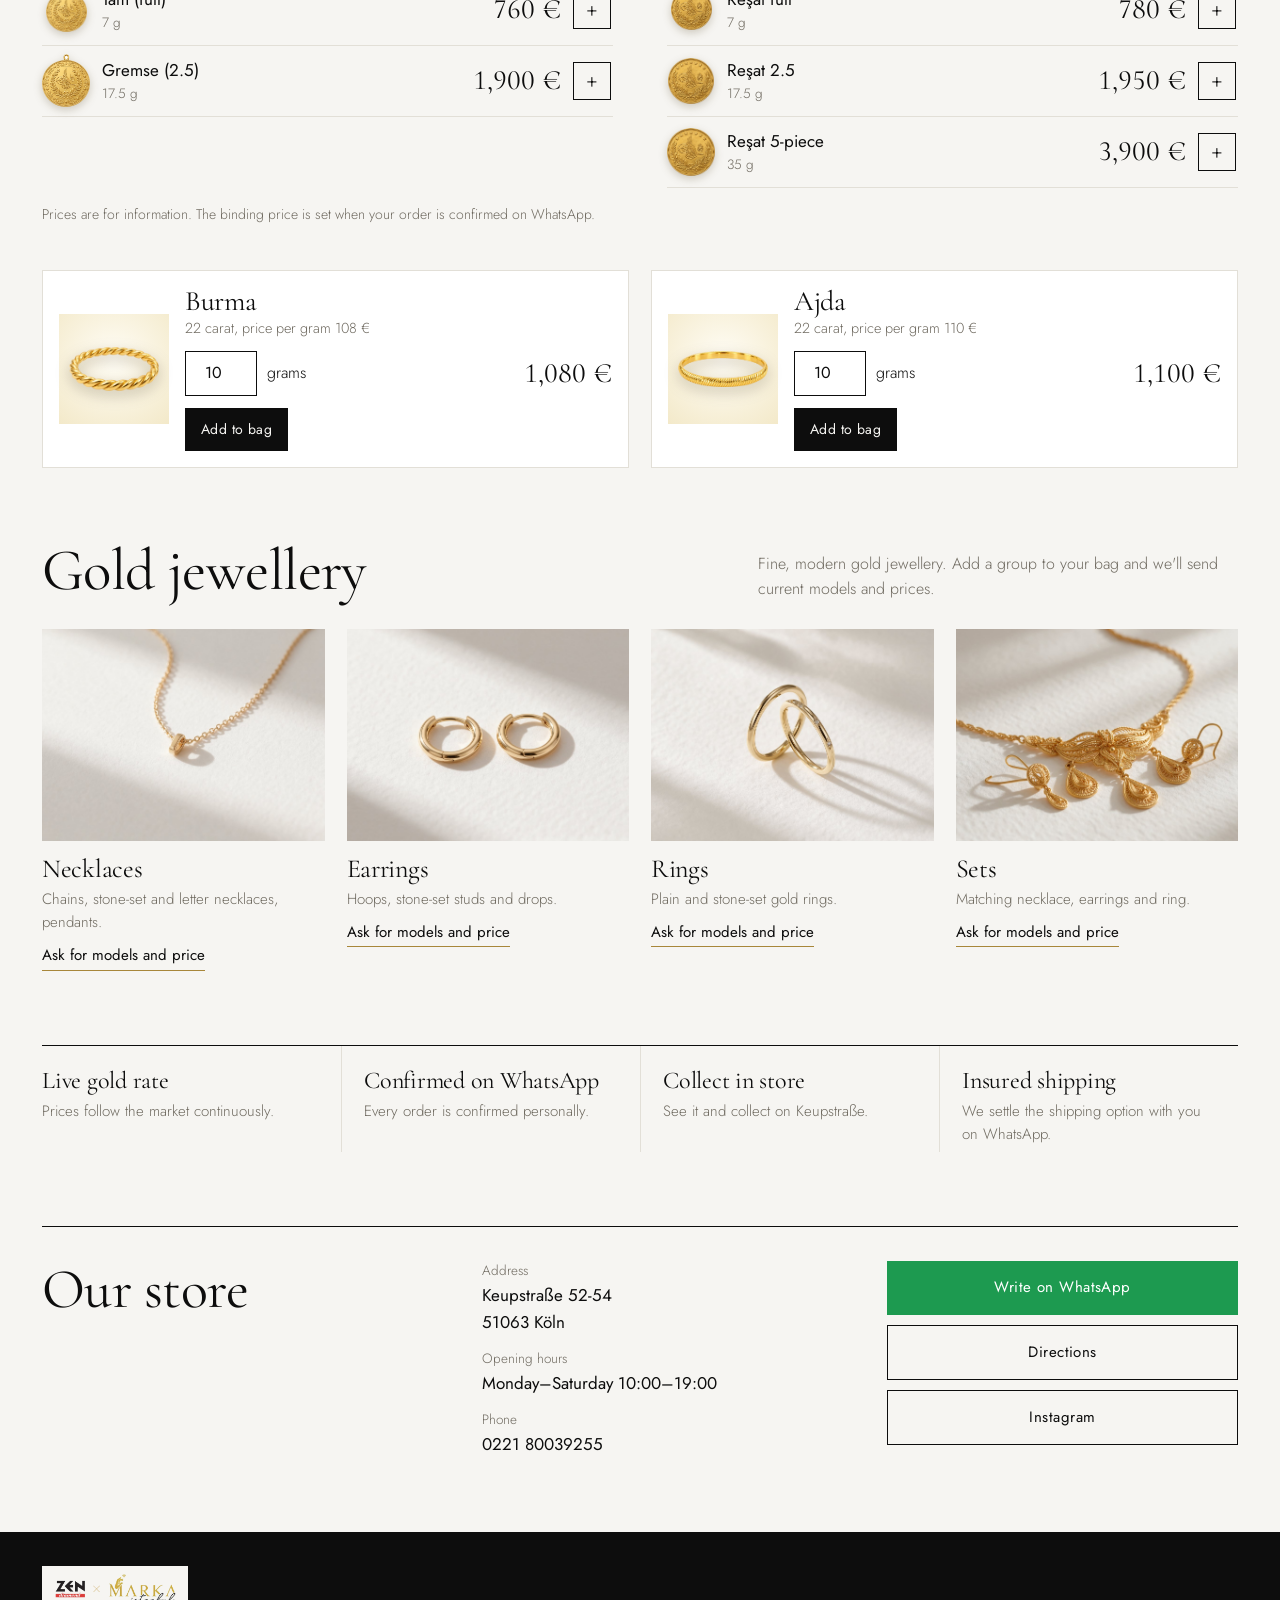
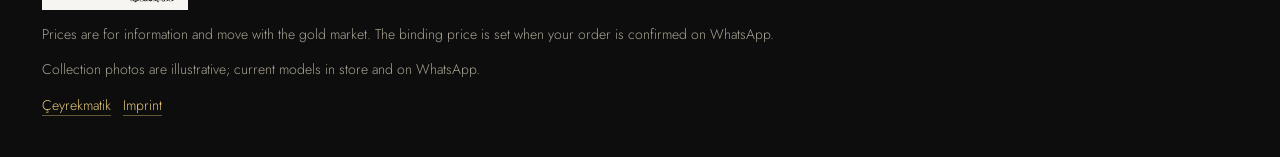
==== commit 295ceecf: "Add files via upload" ====
--- a/index.html
+++ b/index.html
@@ -122,7 +122,7 @@
 .fine{color:var(--soft);font-size:14px;margin-top:16px;max-width:46em}
 
 .bz{display:grid;grid-template-columns:1fr;gap:16px;margin-top:44px;scroll-margin-top:90px}
-@media(min-width:940px){.bz{grid-template-columns:1fr 1fr 1.1fr;gap:22px}}
+@media(min-width:940px){.bz{grid-template-columns:1fr 1fr;gap:22px}}
 .bcard{background:var(--surface);border:1px solid var(--rule);display:grid;grid-template-columns:110px 1fr;gap:16px;padding:16px;align-items:center}
 .bcard .im{background:radial-gradient(circle at 50% 42%,#fffdf6,#f3e9c9);aspect-ratio:1/1;display:flex;align-items:center;justify-content:center}
 .bcard .im img{width:82%;filter:drop-shadow(0 5px 7px rgba(60,40,0,.25))}
@@ -213,7 +213,7 @@
   <div class="wrap">
     <a href="#ust"><img class="logo" src="lockup.png" alt="Zen Diamond × Marka Istanbul"></a>
     <nav>
-      <a href="#pirlanta" data-t="nPir"></a><a href="#alyans" data-t="nAly"></a><a href="#altin" data-t="nAlt"></a><a href="#bilezik" data-t="nBil"></a><a href="#magaza" data-t="nMag"></a>
+      <a href="#pirlanta" data-t="nPir"></a><a href="#alyans" data-t="nAly"></a><a href="#altin" data-t="nAlt"></a><a href="#bilezik" data-t="nBil"></a><a href="#taki" data-t="nTak"></a><a href="#magaza" data-t="nMag"></a>
     </nav>
     <div class="r">
       <div class="lang" id="lang"><button data-l="tr">TR</button><button data-l="de">DE</button><button data-l="en">EN</button></div>
@@ -257,6 +257,11 @@
     <div class="board"><div class="col"><h3 data-t="zH"></h3><div id="lZ"></div></div><div class="col"><h3 data-t="rH"></h3><div id="lR"></div></div></div>
     <p class="fine" data-t="altF"></p>
     <div class="bz" id="bilezik"></div>
+  </div></section>
+
+  <section id="taki"><div class="wrap">
+    <div class="head"><h2 data-t="takiH"></h2><p data-t="takiP"></p></div>
+    <div class="mosaic" id="taki4"></div>
   </div></section>
 
   <section><div class="wrap"><div class="promise" id="promise"></div></div></section>
@@ -348,7 +353,12 @@
   {id:"k-kupe",   foto:"g-kupe.jpg"},
   {id:"k-bileklik",foto:"g-bileklik.jpg"},
 ];
-const ALTINTAKI = {id:"k-altintaki", foto:"g-altin.jpg"};
+const ALTINTAKI = [
+  {id:"k-akolye", foto:"g-akolye.jpg"},
+  {id:"k-akupe",  foto:"g-akupe.jpg"},
+  {id:"k-ayuzuk", foto:"g-ayuzuk.jpg"},
+  {id:"k-altintaki", foto:"g-altin.jpg"},
+];
 
 const T = {
  tr:{cart:"Sepet",nPir:"Pırlanta",nAly:"Alyans",nAlt:"Altın fiyatları",nBil:"Bilezik",nMag:"Mağaza",
@@ -363,7 +373,11 @@
   "k-kolye":"Kolye","d-k-kolye":"Tektaş, tria ve harf kolyeler.",
   "k-kupe":"Küpe","d-k-kupe":"Tektaş ve halka pırlanta küpeler.",
   "k-bileklik":"Su yolu bileklik","d-k-bileklik":"Su yolu ve tasarım bileklikler.",
-  "k-altintaki":"Altın takı ve setler","d-k-altintaki":"Set, kolye, künye ve küpe modellerini gönderelim.",
+  "k-altintaki":"Set","d-k-altintaki":"Kolye, küpe ve yüzükten oluşan takımlar.",
+  nTak:"Altın takı",takiH:"Altın takı",takiP:"Zarif ve modern altın takılar. İlgilendiğiniz grubu sepete ekleyin, güncel modelleri ve fiyatları gönderelim.",
+  "k-akolye":"Kolye","d-k-akolye":"Zincir, taşlı ve harf kolyeler, kolye uçları.",
+  "k-akupe":"Küpe","d-k-akupe":"Halka, taşlı ve sallantılı küpeler.",
+  "k-ayuzuk":"Yüzük","d-k-ayuzuk":"Sade ve taşlı altın yüzükler.",
   ask:"Modelleri ve fiyatı iste",askShort:"Fiyat WhatsApp'ta",asked:"İsteğe eklendi",
   stH:"Pırlantayı güvenle almak",stP:"Zen Diamond, Türkiye'nin en tanınan pırlanta markalarından biridir. Biz bu koleksiyonları Köln'de yüz yüze, Türkçe ve Almanca danışmanlıkla sunuyoruz.",
   s1:"Yetkili bayi",s1d:"Zen Diamond ürünleri doğrudan markadan gelir.",s2:"Dükkânda deneyin",s2d:"Karar vermeden önce görün, parmağınızda deneyin.",s3:"Kişisel danışmanlık",s3d:"Bütçenize ve ölçünüze göre birlikte seçelim.",
@@ -395,7 +409,11 @@
   "k-kolye":"Ketten","d-k-kolye":"Solitär-, Tria- und Buchstabenketten.",
   "k-kupe":"Ohrringe","d-k-kupe":"Solitär-Ohrstecker und Creolen.",
   "k-bileklik":"Tennisarmband","d-k-bileklik":"Tennis- und Designarmbänder.",
-  "k-altintaki":"Goldschmuck und Sets","d-k-altintaki":"Wir senden Modelle für Sets, Ketten, Armbänder und Ohrringe.",
+  "k-altintaki":"Sets","d-k-altintaki":"Garnituren aus Kette, Ohrringen und Ring.",
+  nTak:"Goldschmuck",takiH:"Goldschmuck",takiP:"Feiner, moderner Goldschmuck. Legen Sie eine Gruppe in den Warenkorb, wir senden aktuelle Modelle und Preise.",
+  "k-akolye":"Ketten","d-k-akolye":"Ketten, Steinbesatz, Buchstaben und Anhänger.",
+  "k-akupe":"Ohrringe","d-k-akupe":"Creolen, Ohrstecker mit Stein und Hänger.",
+  "k-ayuzuk":"Ringe","d-k-ayuzuk":"Schlichte Goldringe und Ringe mit Stein.",
   ask:"Modelle und Preis anfragen",askShort:"Preis per WhatsApp",asked:"Zur Anfrage hinzugefügt",
   stH:"Brillanten mit Sicherheit kaufen",stP:"Zen Diamond gehört zu den bekanntesten Brillantmarken der Türkei. Wir zeigen diese Kollektionen in Köln persönlich, mit Beratung auf Deutsch und Türkisch.",
   s1:"Autorisierter Händler",s1d:"Zen Diamond Stücke kommen direkt von der Marke.",s2:"Im Geschäft anprobieren",s2d:"Ansehen und anprobieren, bevor Sie entscheiden.",s3:"Persönliche Beratung",s3d:"Wir wählen gemeinsam nach Budget und Größe.",
@@ -427,7 +445,11 @@
   "k-kolye":"Necklaces","d-k-kolye":"Solitaire, tria and letter necklaces.",
   "k-kupe":"Earrings","d-k-kupe":"Solitaire studs and hoops.",
   "k-bileklik":"Tennis bracelet","d-k-bileklik":"Tennis and design bracelets.",
-  "k-altintaki":"Gold jewellery and sets","d-k-altintaki":"We'll send models for sets, necklaces, bracelets and earrings.",
+  "k-altintaki":"Sets","d-k-altintaki":"Matching necklace, earrings and ring.",
+  nTak:"Gold jewellery",takiH:"Gold jewellery",takiP:"Fine, modern gold jewellery. Add a group to your bag and we'll send current models and prices.",
+  "k-akolye":"Necklaces","d-k-akolye":"Chains, stone-set and letter necklaces, pendants.",
+  "k-akupe":"Earrings","d-k-akupe":"Hoops, stone-set studs and drops.",
+  "k-ayuzuk":"Rings","d-k-ayuzuk":"Plain and stone-set gold rings.",
   ask:"Ask for models and price",askShort:"Price on WhatsApp",asked:"Added to your request",
   stH:"Buying a diamond with confidence",stP:"Zen Diamond is one of Türkiye's best-known diamond brands. We show these collections in Cologne in person, with advice in German and Turkish.",
   s1:"Authorised dealer",s1d:"Zen Diamond pieces come straight from the brand.",s2:"Try it in store",s2d:"See it and try it on before you decide.",s3:"Personal advice",s3d:"We choose together, to your budget and size.",
@@ -511,7 +533,7 @@
 function unitPrice(it){ const o = find(it.id); if (!o) return 0;
   if (isBracelet(it.id)) return perGram(o) * (+it.g||0); if (o.fiyat != null) return +o.fiyat; return priceOf(o); }
 function imgOf(id){
-  if (isAsk(id)){ const k = [...KOLEKSIYON, ALTINTAKI].find(x=>x.id===id); return k ? {src:k.foto, ph:true} : null; }
+  if (isAsk(id)){ const k = [...KOLEKSIYON, ...ALTINTAKI].find(x=>x.id===id); return k ? {src:k.foto, ph:true} : null; }
   const o = find(id); if (o && o.foto) return {src:o.foto, ph:true};
   const g = GORSEL[id]; return g ? {src:`urun-${g[0]}.webp`, w:g[1]} : null;
 }
@@ -526,6 +548,12 @@
     <div class="im"><img src="${k.foto}" alt="${esc(t(k.id))}" loading="lazy"></div>
     <h3>${esc(t(k.id))}</h3><p>${esc(t("d-"+k.id))}</p><button class="go" data-ask="${k.id}">${esc(t("ask"))}</button></article>`).join("")
     + extra.filter(x=>x.kat==="pirlanta"||x.kat==="alyans").map(o=>`<article class="tile">
+    <div class="im"><img src="${esc(o.foto||"")}" alt="${esc(nm(o))}" loading="lazy"></div>
+    <h3>${esc(nm(o))}</h3><p>${esc(o.aciklama||"")}${o.fiyat!=null?` ${euro(o.fiyat)}`:""}</p><button class="go" data-add="${esc(o.id)}">${esc(t("add"))}</button></article>`).join("");
+  $("taki4").innerHTML = ALTINTAKI.map(k=>`<article class="tile">
+    <div class="im"><img src="${k.foto}" alt="${esc(t(k.id))}" loading="lazy"></div>
+    <h3>${esc(t(k.id))}</h3><p>${esc(t("d-"+k.id))}</p><button class="go" data-ask="${k.id}">${esc(t("ask"))}</button></article>`).join("")
+    + extra.filter(x=>x.kat==="taki").map(o=>`<article class="tile">
     <div class="im"><img src="${esc(o.foto||"")}" alt="${esc(nm(o))}" loading="lazy"></div>
     <h3>${esc(nm(o))}</h3><p>${esc(o.aciklama||"")}${o.fiyat!=null?` ${euro(o.fiyat)}`:""}</p><button class="go" data-add="${esc(o.id)}">${esc(t("add"))}</button></article>`).join("");
   $("stL").innerHTML = ["s1","s2","s3"].map(k=>`<li>${esc(t(k))}<span>${esc(t(k+"d"))}</span></li>`).join("");
@@ -552,8 +580,7 @@
     return `<div class="bcard"><div class="im">${im?`<img src="${im.src}" alt="${esc(nm(b))}">`:""}</div><div>
       <h3>${esc(nm(b))}</h3><div class="per">${esc(t("bzPer"))} ${euro(pg)}</div>
       <div class="calc"><input type="number" inputmode="decimal" min="1" step="0.5" value="${g}" data-gram="${b.id}" aria-label="${esc(t("gram"))}"><span>${esc(t("gram"))}</span><span class="sum" data-bp="${b.id}">${euro(pg*g)}</span></div>
-      <button class="btn" data-add="${b.id}">${esc(t("add"))}</button></div></div>`; }).join("")
-    + `<div class="gset"><img src="${ALTINTAKI.foto}" alt="" loading="lazy"><div><h3>${esc(t(ALTINTAKI.id))}</h3><p>${esc(t("d-"+ALTINTAKI.id))}</p><button class="go" data-ask="${ALTINTAKI.id}">${esc(t("ask"))}</button></div></div>`;
+      <button class="btn" data-add="${b.id}">${esc(t("add"))}</button></div></div>`; }).join("");
   renderCart();
 }
 function cartLines(){
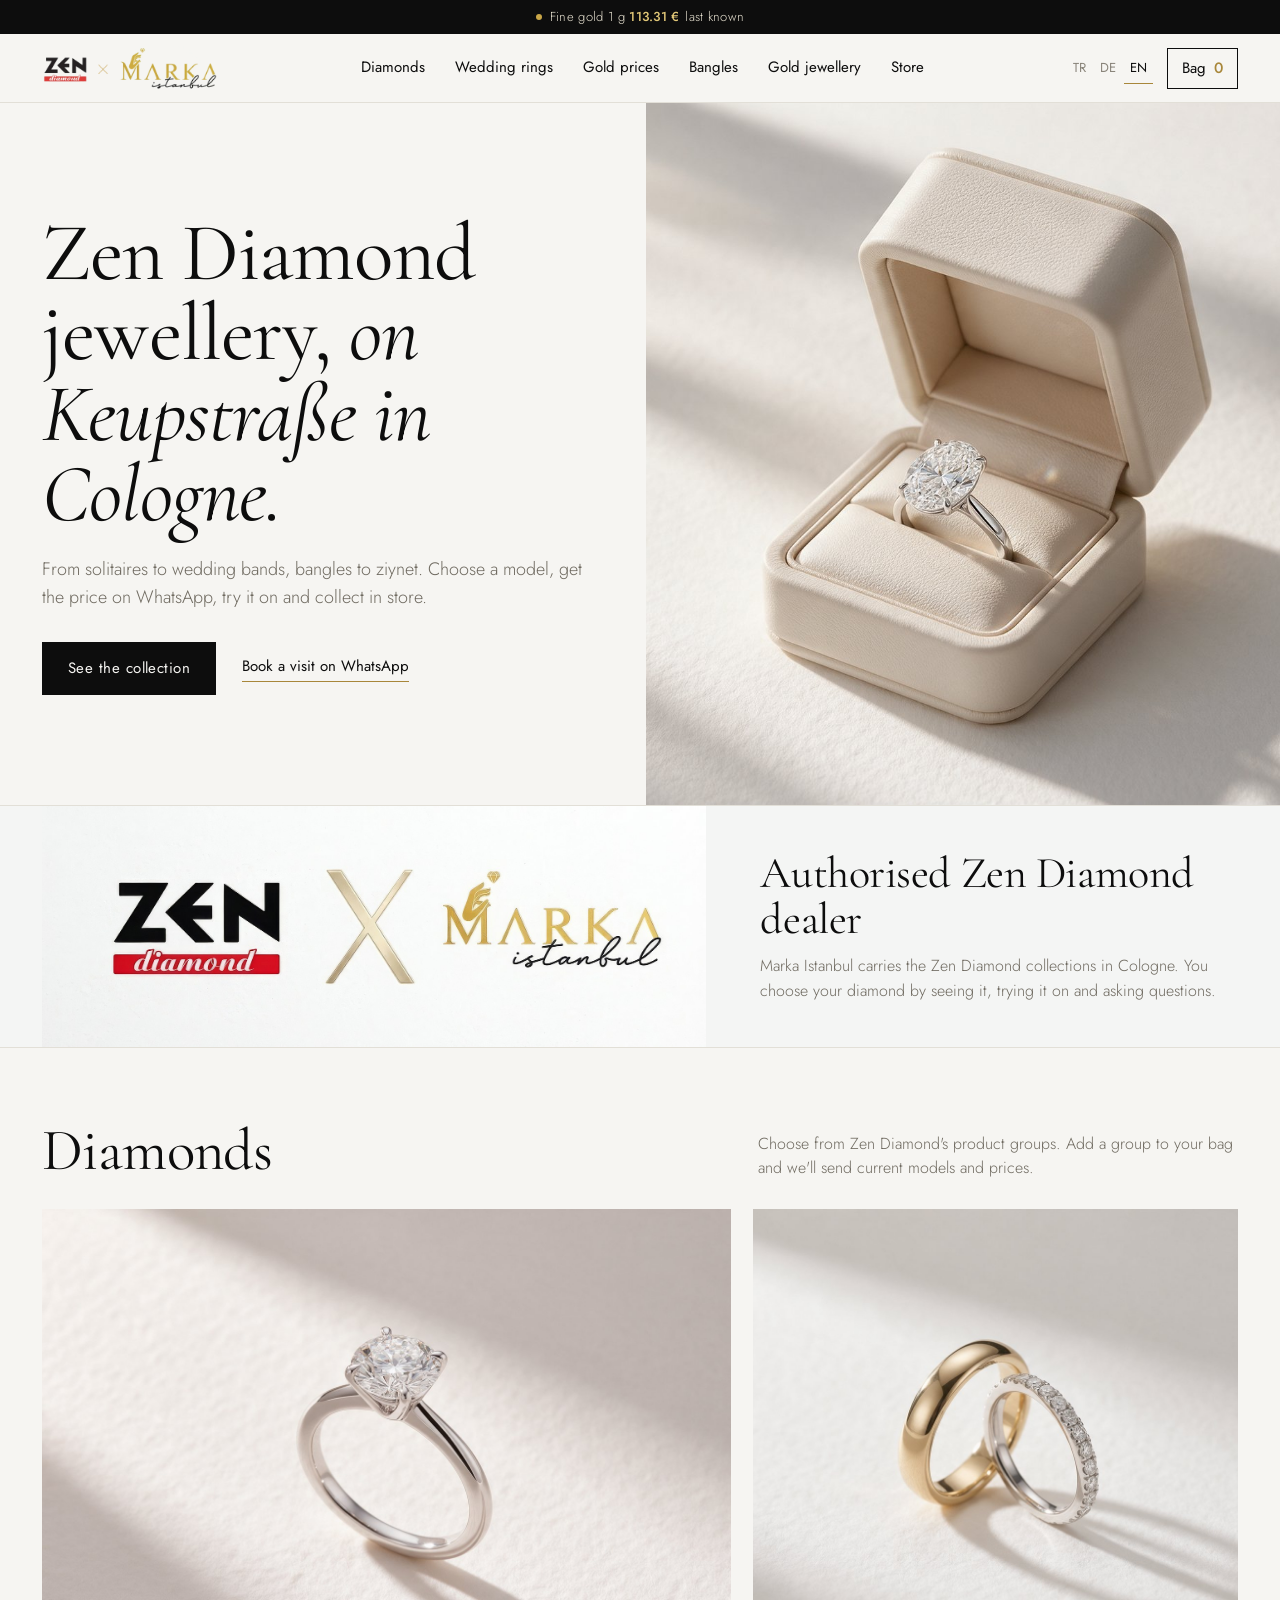
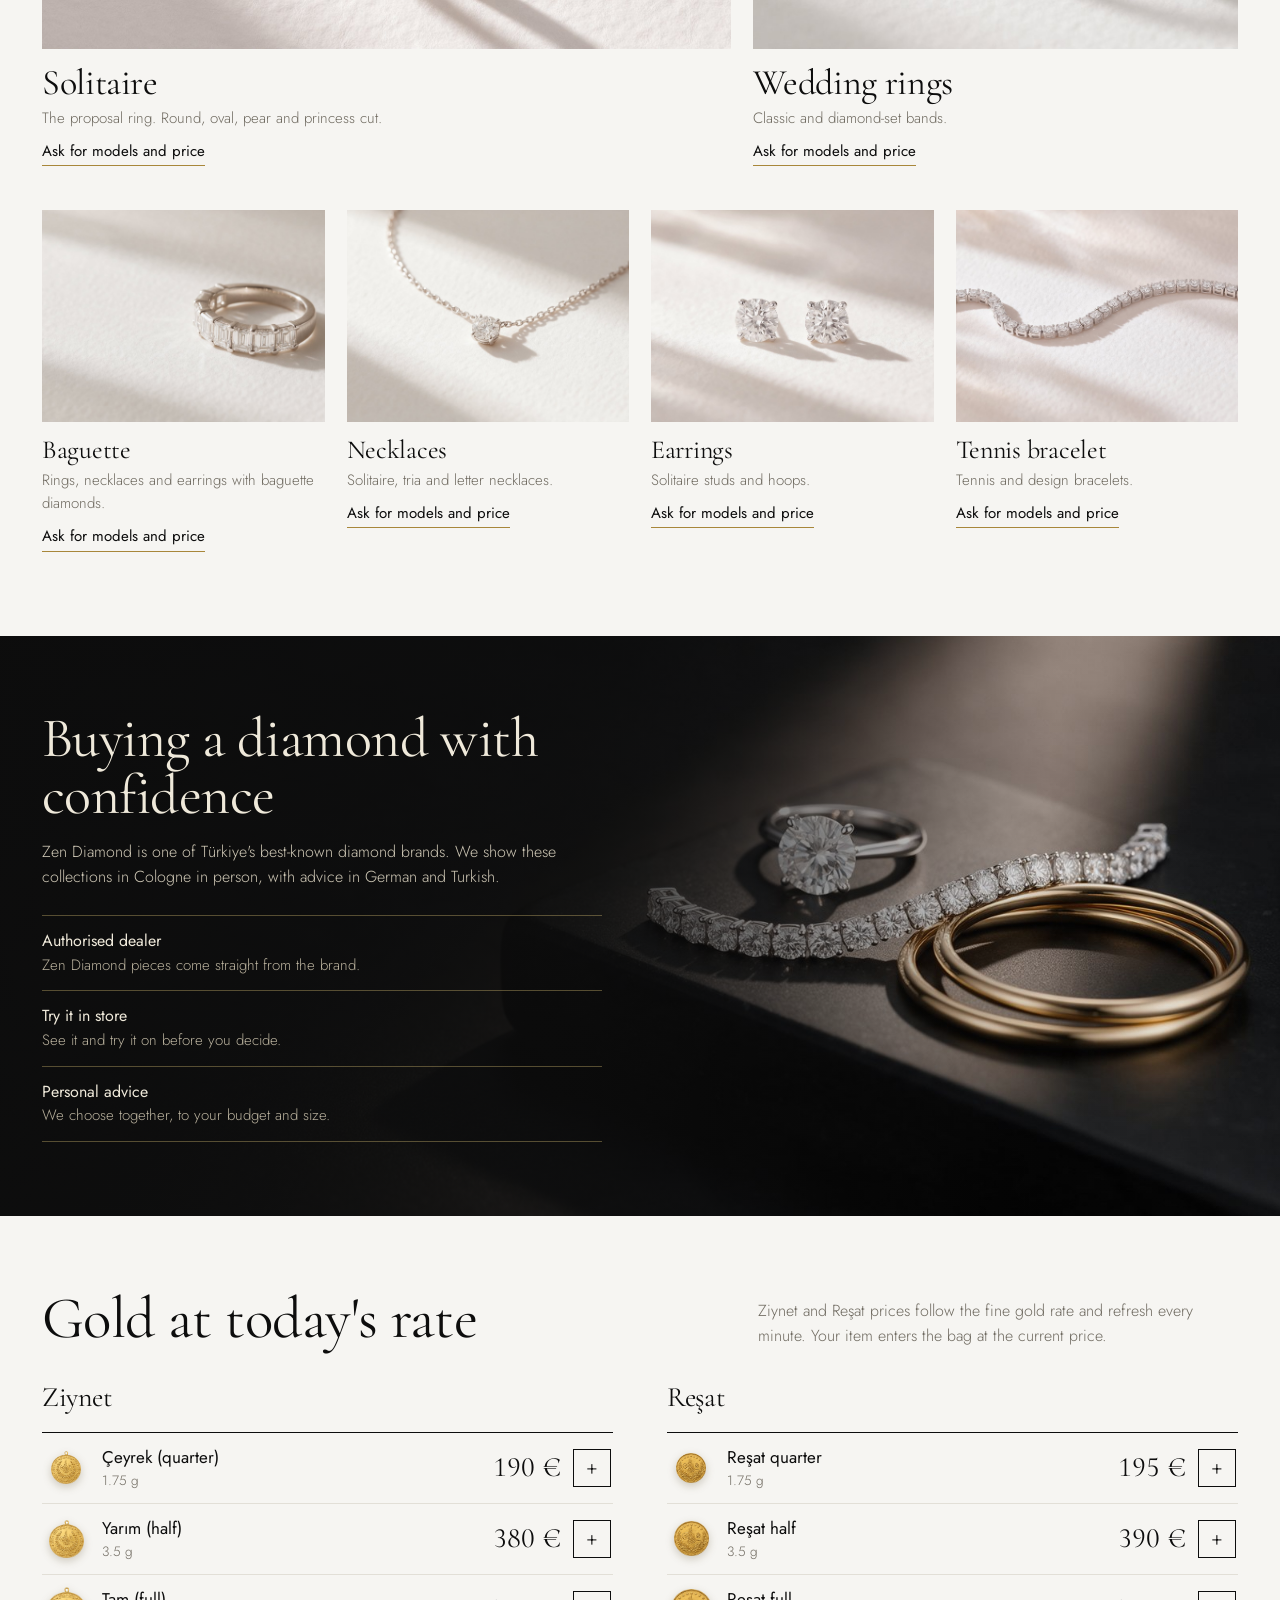
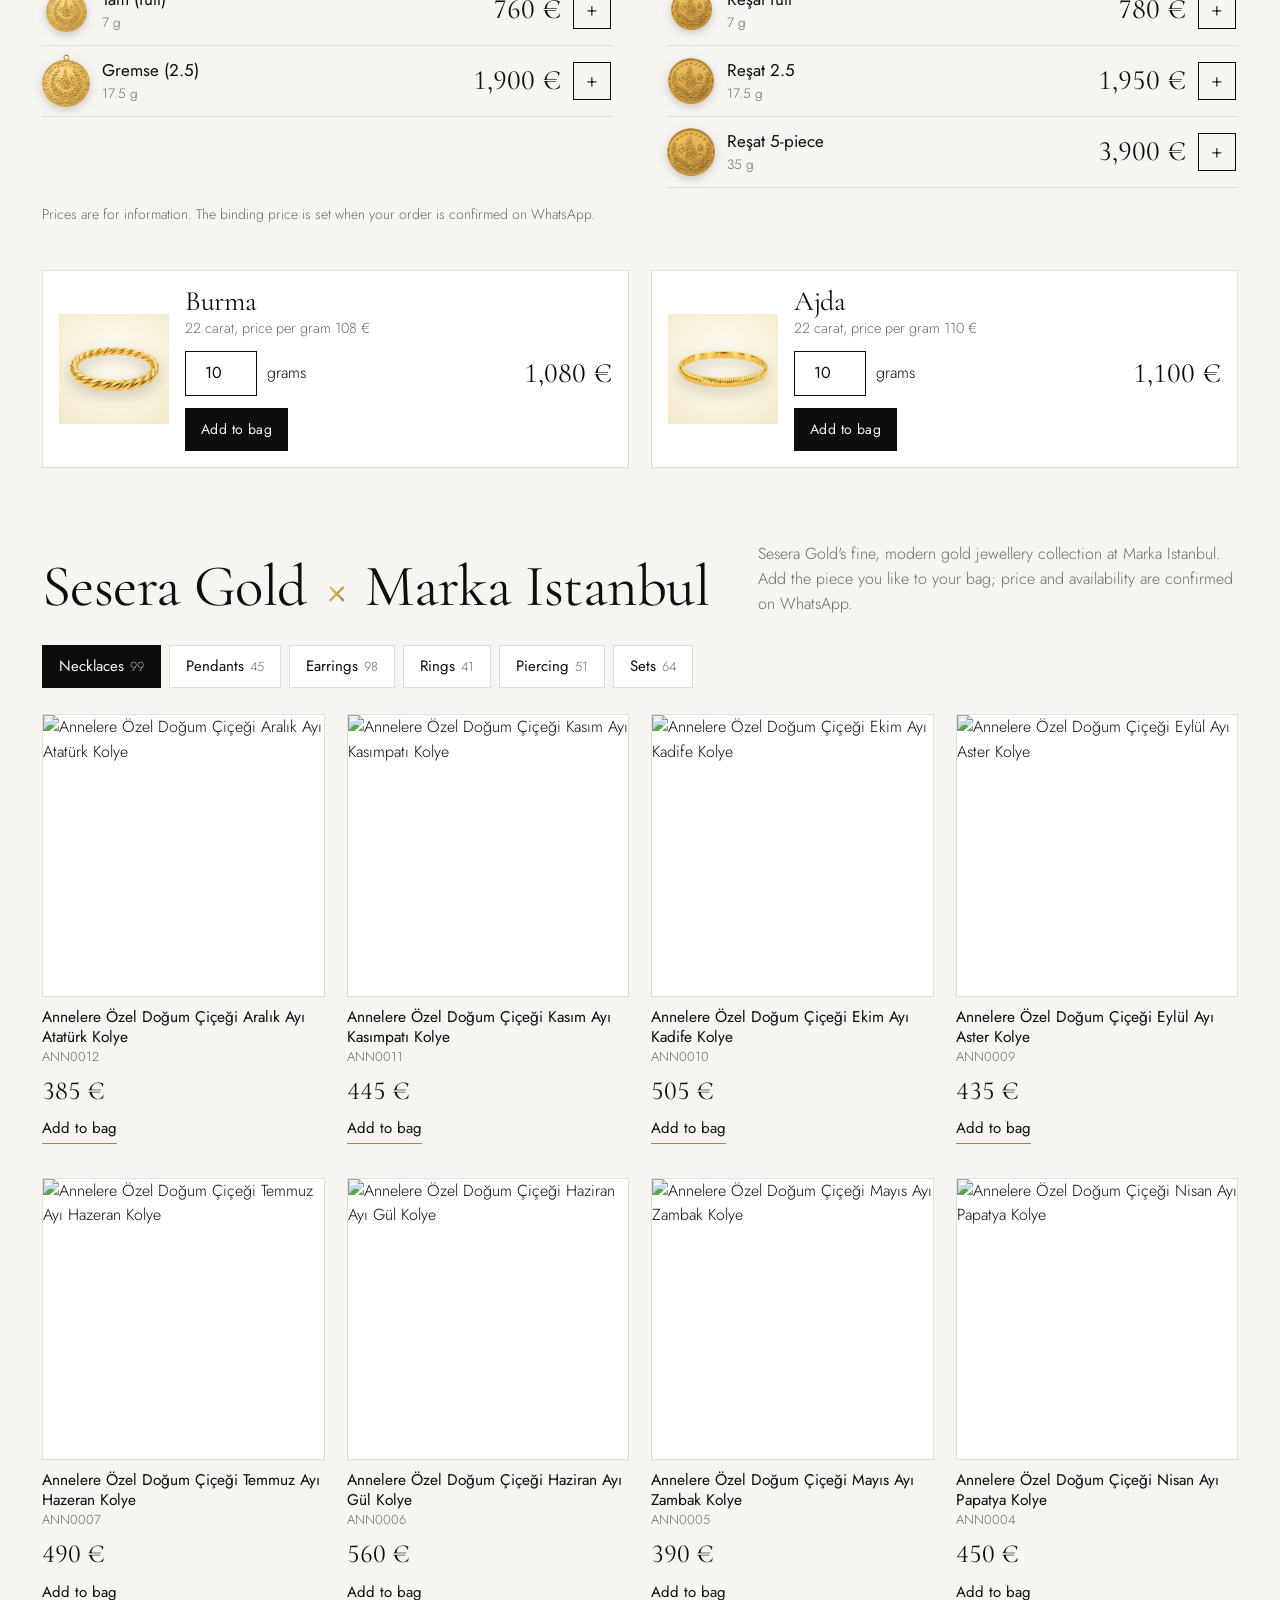
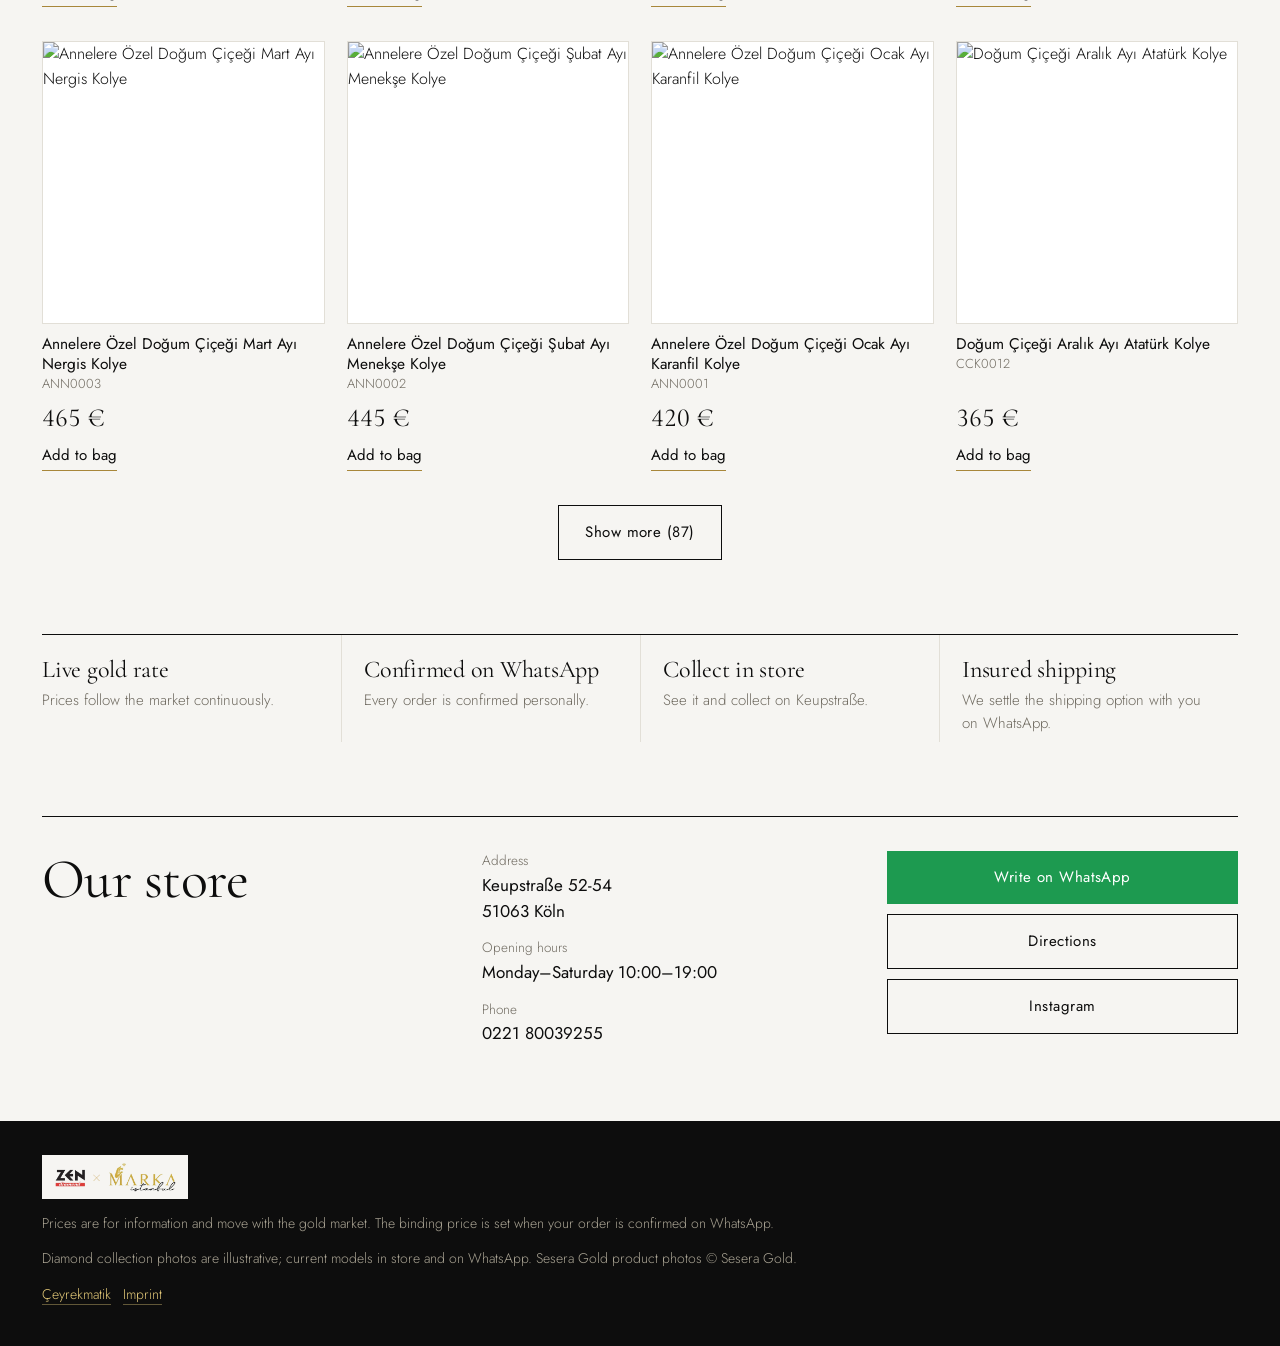
==== commit 6ce0ebb9: "Add files via upload" ====
--- a/index.html
+++ b/index.html
@@ -137,6 +137,27 @@
 .gset div{position:relative;background:var(--gsetbg,#f6f5f2);padding:14px 18px;margin:14px;max-width:300px}
 .gset h3{font-size:26px;line-height:1.05}
 .gset p{color:var(--soft);font-size:15px;margin-top:4px}
+
+#takiH .x{background:var(--metal);-webkit-background-clip:text;background-clip:text;color:transparent;font-style:italic;padding:0 .08em}
+.chips{display:flex;gap:8px;overflow-x:auto;margin:0 -22px 22px;padding:0 22px 4px;scrollbar-width:none}
+.chips::-webkit-scrollbar{display:none}
+.chips button{white-space:nowrap;border:1px solid var(--rule);padding:9px 16px;font-size:15px;font-weight:400;background:var(--surface)}
+.chips button small{color:var(--soft);font-weight:300;margin-left:6px;font-size:13px}
+.chips button.on{background:var(--ink);color:var(--paper);border-color:var(--ink)}
+.chips button.on small{color:inherit;opacity:.7}
+.pgrid{display:grid;grid-template-columns:repeat(2,1fr);gap:26px 14px}
+@media(min-width:700px){.pgrid{grid-template-columns:repeat(3,1fr);gap:34px 22px}}
+@media(min-width:1000px){.pgrid{grid-template-columns:repeat(4,1fr)}}
+.pc{display:flex;flex-direction:column}
+.pc .im{aspect-ratio:1/1;background:#fff;overflow:hidden;border:1px solid var(--rule)}
+.pc .im img{width:100%;height:100%;object-fit:cover}
+.pc h3{font-family:var(--body);font-weight:400;font-size:15.5px;line-height:1.3;letter-spacing:0;margin-top:10px}
+.pc .sku{color:var(--soft);font-size:13px}
+.pc .pp{font-family:var(--disp);font-size:26px;font-variant-numeric:tabular-nums lining-nums;margin-top:auto;padding-top:4px}
+.pc .go{margin-top:6px}
+.more{display:flex;justify-content:center;margin-top:34px}
+.more .btn{background:transparent;color:var(--text);border:1px solid var(--ink)}
+html.koyu .more .btn{background:transparent;color:var(--text)}
 
 .promise{display:grid;grid-template-columns:1fr;border-top:1px solid var(--ink)}
 .promise div{padding:20px 0;border-bottom:1px solid var(--rule)}
@@ -260,8 +281,10 @@
   </div></section>
 
   <section id="taki"><div class="wrap">
-    <div class="head"><h2 data-t="takiH"></h2><p data-t="takiP"></p></div>
-    <div class="mosaic" id="taki4"></div>
+    <div class="head"><h2 id="takiH"></h2><p id="takiP"></p></div>
+    <div class="chips" id="takiChips"></div>
+    <div id="taki4"></div>
+    <div class="more" id="takiMore"></div>
   </div></section>
 
   <section><div class="wrap"><div class="promise" id="promise"></div></div></section>
@@ -374,7 +397,8 @@
   "k-kupe":"Küpe","d-k-kupe":"Tektaş ve halka pırlanta küpeler.",
   "k-bileklik":"Su yolu bileklik","d-k-bileklik":"Su yolu ve tasarım bileklikler.",
   "k-altintaki":"Set","d-k-altintaki":"Kolye, küpe ve yüzükten oluşan takımlar.",
-  nTak:"Altın takı",takiH:"Altın takı",takiP:"Zarif ve modern altın takılar. İlgilendiğiniz grubu sepete ekleyin, güncel modelleri ve fiyatları gönderelim.",
+  nTak:"Altın takı",takiH:"Altın takı",seseraP:"Sesera Gold'un zarif ve modern altın takı koleksiyonu, Marka Istanbul'da. Beğendiğiniz modeli sepete ekleyin; fiyat ve stok WhatsApp'ta onaylanır.",takiP0:"Zarif ve modern altın takılar. İlgilendiğiniz grubu sepete ekleyin, güncel modelleri ve fiyatları gönderelim.",
+  tk_kolye:"Kolye",tk_kolyeucu:"Kolye ucu",tk_kupe:"Küpe",tk_yuzuk:"Yüzük",tk_piercing:"Piercing",tk_set:"Set",more:"Daha fazla göster",
   "k-akolye":"Kolye","d-k-akolye":"Zincir, taşlı ve harf kolyeler, kolye uçları.",
   "k-akupe":"Küpe","d-k-akupe":"Halka, taşlı ve sallantılı küpeler.",
   "k-ayuzuk":"Yüzük","d-k-ayuzuk":"Sade ve taşlı altın yüzükler.",
@@ -393,7 +417,7 @@
   total:"Toplam",priceNote:"Altın fiyatı anlık değişir; fiyat WhatsApp'ta onaylanınca kesinleşir.",askNote:n=>`${n} ürün için fiyat WhatsApp'ta bildirilecek.`,
   send:"Siparişi WhatsApp'tan gönder",needName:"Lütfen adınızı yazın.",needItem:"Sepetiniz boş.",
   disclaimer:"Fiyatlar bilgi amaçlıdır ve altın piyasasına göre anlık değişir. Kesin fiyat, siparişiniz WhatsApp üzerinden onaylandığında belirlenir.",
-  imgNote:"Koleksiyon fotoğrafları temsilidir; güncel modeller mağazamızda ve WhatsApp'ta.",imprint:"Künye (Impressum)",
+  imgNote:"Pırlanta koleksiyon fotoğrafları temsilidir; güncel modeller mağazamızda ve WhatsApp'ta. Sesera Gold ürün fotoğrafları Sesera Gold'a aittir.",imprint:"Künye (Impressum)",
   spotLbl:"Has altın 1 g",live:"canlı",daily:"günlük",offline:"son bilinen",manual:"dükkân fiyatı",
   hi:"Merhaba, bilgi almak istiyorum.",hiR:"Merhaba, mağazanızda randevu almak istiyorum.",
   mHead:"*Yeni sipariş – marka22.shop*",mAsk:"fiyat sorulacak",mName:"Müşteri",mDeliv:"Teslimat",mPay:"Ödeme",mNote:"Not",mTotal:"Toplam (anlık kur)",mSpot:"Has altın"},
@@ -410,7 +434,8 @@
   "k-kupe":"Ohrringe","d-k-kupe":"Solitär-Ohrstecker und Creolen.",
   "k-bileklik":"Tennisarmband","d-k-bileklik":"Tennis- und Designarmbänder.",
   "k-altintaki":"Sets","d-k-altintaki":"Garnituren aus Kette, Ohrringen und Ring.",
-  nTak:"Goldschmuck",takiH:"Goldschmuck",takiP:"Feiner, moderner Goldschmuck. Legen Sie eine Gruppe in den Warenkorb, wir senden aktuelle Modelle und Preise.",
+  nTak:"Goldschmuck",takiH:"Goldschmuck",seseraP:"Die feine, moderne Goldschmuck-Kollektion von Sesera Gold bei Marka Istanbul. Legen Sie Ihr Modell in den Warenkorb; Preis und Verfügbarkeit bestätigen wir per WhatsApp.",takiP0:"Feiner, moderner Goldschmuck. Legen Sie eine Gruppe in den Warenkorb, wir senden aktuelle Modelle und Preise.",
+  tk_kolye:"Ketten",tk_kolyeucu:"Anhänger",tk_kupe:"Ohrringe",tk_yuzuk:"Ringe",tk_piercing:"Piercing",tk_set:"Sets",more:"Mehr anzeigen",
   "k-akolye":"Ketten","d-k-akolye":"Ketten, Steinbesatz, Buchstaben und Anhänger.",
   "k-akupe":"Ohrringe","d-k-akupe":"Creolen, Ohrstecker mit Stein und Hänger.",
   "k-ayuzuk":"Ringe","d-k-ayuzuk":"Schlichte Goldringe und Ringe mit Stein.",
@@ -429,7 +454,7 @@
   total:"Summe",priceNote:"Der Goldpreis ändert sich laufend; der Preis steht mit der Bestätigung per WhatsApp fest.",askNote:n=>`Für ${n} Artikel nennen wir den Preis per WhatsApp.`,
   send:"Bestellung per WhatsApp senden",needName:"Bitte geben Sie Ihren Namen ein.",needItem:"Ihr Warenkorb ist leer.",
   disclaimer:"Die Preise dienen der Information und ändern sich mit dem Goldmarkt. Der verbindliche Preis wird mit der Bestätigung Ihrer Bestellung per WhatsApp festgelegt.",
-  imgNote:"Kollektionsfotos sind Beispielbilder; aktuelle Modelle im Geschäft und per WhatsApp.",imprint:"Impressum",
+  imgNote:"Fotos der Brillantkollektion sind Beispielbilder; aktuelle Modelle im Geschäft und per WhatsApp. Produktfotos von Sesera Gold: © Sesera Gold.",imprint:"Impressum",
   spotLbl:"Feingold 1 g",live:"live",daily:"Tagespreis",offline:"letzter Stand",manual:"Ladenpreis",
   hi:"Hallo, ich hätte gern eine Auskunft.",hiR:"Hallo, ich möchte einen Termin in Ihrem Geschäft vereinbaren.",
   mHead:"*Neue Bestellung – marka22.shop*",mAsk:"Preis auf Anfrage",mName:"Kunde",mDeliv:"Lieferung",mPay:"Zahlung",mNote:"Notiz",mTotal:"Summe (aktueller Kurs)",mSpot:"Feingold"},
@@ -446,7 +471,8 @@
   "k-kupe":"Earrings","d-k-kupe":"Solitaire studs and hoops.",
   "k-bileklik":"Tennis bracelet","d-k-bileklik":"Tennis and design bracelets.",
   "k-altintaki":"Sets","d-k-altintaki":"Matching necklace, earrings and ring.",
-  nTak:"Gold jewellery",takiH:"Gold jewellery",takiP:"Fine, modern gold jewellery. Add a group to your bag and we'll send current models and prices.",
+  nTak:"Gold jewellery",takiH:"Gold jewellery",seseraP:"Sesera Gold's fine, modern gold jewellery collection at Marka Istanbul. Add the piece you like to your bag; price and availability are confirmed on WhatsApp.",takiP0:"Fine, modern gold jewellery. Add a group to your bag and we'll send current models and prices.",
+  tk_kolye:"Necklaces",tk_kolyeucu:"Pendants",tk_kupe:"Earrings",tk_yuzuk:"Rings",tk_piercing:"Piercing",tk_set:"Sets",more:"Show more",
   "k-akolye":"Necklaces","d-k-akolye":"Chains, stone-set and letter necklaces, pendants.",
   "k-akupe":"Earrings","d-k-akupe":"Hoops, stone-set studs and drops.",
   "k-ayuzuk":"Rings","d-k-ayuzuk":"Plain and stone-set gold rings.",
@@ -465,7 +491,7 @@
   total:"Total",priceNote:"The gold price keeps moving; your price is fixed once confirmed on WhatsApp.",askNote:n=>`We'll send the price for ${n} item(s) on WhatsApp.`,
   send:"Send order on WhatsApp",needName:"Please enter your name.",needItem:"Your bag is empty.",
   disclaimer:"Prices are for information and move with the gold market. The binding price is set when your order is confirmed on WhatsApp.",
-  imgNote:"Collection photos are illustrative; current models in store and on WhatsApp.",imprint:"Imprint",
+  imgNote:"Diamond collection photos are illustrative; current models in store and on WhatsApp. Sesera Gold product photos © Sesera Gold.",imprint:"Imprint",
   spotLbl:"Fine gold 1 g",live:"live",daily:"daily",offline:"last known",manual:"shop price",
   hi:"Hello, I'd like some information.",hiR:"Hello, I'd like to book a visit to your store.",
   mHead:"*New order – marka22.shop*",mAsk:"price on request",mName:"Customer",mDeliv:"Delivery",mPay:"Payment",mNote:"Note",mTotal:"Total (current rate)",mSpot:"Fine gold"}
@@ -478,6 +504,12 @@
 let cfg = null, spotG = 0, src = "offline", priceTime = null, extra = [];
 let cart = []; try{ cart = JSON.parse(ls.get("ms_cart2")) || []; }catch(e){ cart = []; }
 let deliv = "dukkan", pay = "dukkan";
+// Altın takı kataloğu (takilar.json): tedarikçi ürünleri, izinli fotoğraflar; euro fiyatı = normal TL fiyatı ÷ kur, 5 €'ya yukarı yuvarlanır (dosya üretilirken hesaplanır)
+const TAKI_CDN = "https://cdn.shopify.com/s/files/1/0605/4559/7574/files/";
+const TAKI_KAT = ["kolye","kolyeucu","kupe","yuzuk","piercing","set"];
+let TAKI = [], takiKat = "kolye", takiN = 12;
+// ayar.json: {"sesera": true|false} – Sesera × Marka bölümünü açar / kapatır (kapalıyken genel "Altın takı" kartları görünür)
+let AYAR = {sesera:true};
 const loc = () => ({tr:"tr-TR",de:"de-DE",en:"en-GB"}[lang]);
 const euro = v => Math.round(v).toLocaleString(loc()) + " €";
 const euro2 = v => v.toLocaleString(loc(),{minimumFractionDigits:2,maximumFractionDigits:2}) + " €";
@@ -507,6 +539,10 @@
   catch(e){ try{ cfg = JSON.parse(ls.get("ms_cfg")); }catch(_){ } }
   if (!cfg || !cfg.products) cfg = CFG_YEDEK;
   try{ const u = await getJSON("urunler.json?v=" + Date.now(), 4000); if (Array.isArray(u)) extra = u; }catch(e){ extra = []; }
+  try{ const a = await getJSON("ayar.json?v=" + Date.now(), 4000); if (a && typeof a === "object") AYAR = Object.assign({sesera:true}, a); }catch(e){}
+  if (AYAR.sesera === false){ TAKI = []; } else
+  try{ const k = await getJSON("takilar.json?v=" + Date.now(), 8000);
+    if (Array.isArray(k)) TAKI = k.map(o=>({id:"s-"+o.i, sku:o.i, k:o.k, tr:o.n, foto:TAKI_CDN+o.f+"&width=600", fiyat:o.p})); }catch(e){ TAKI = []; }
 }
 async function fetchSpot(){
   if (cfg.manualSpot){ spotG = +cfg.manualSpot; src = "manual"; priceTime = new Date(); return renderPrices(); }
@@ -528,7 +564,7 @@
   return Math.floor(p.satisMilyem ? p.gram*(p.satisMilyem/1000)*spotG : p.gram*p.purity*spotG*(1+(p.satis||0)/100) + (+p.iscilik||0));
 }
 function perGram(b){ return Math.floor(b.satisMilyem ? (b.satisMilyem/1000)*spotG : b.purity*spotG*(1+(b.satis||0)/100) + (+b.iscilik||0)); }
-const find = id => cfg.products.find(x=>x.id===id) || cfg.bracelets.find(x=>x.id===id) || extra.find(x=>x.id===id);
+const find = id => cfg.products.find(x=>x.id===id) || cfg.bracelets.find(x=>x.id===id) || extra.find(x=>x.id===id) || TAKI.find(x=>x.id===id);
 const isBracelet = id => !!cfg.bracelets.find(x=>x.id===id);
 function unitPrice(it){ const o = find(it.id); if (!o) return 0;
   if (isBracelet(it.id)) return perGram(o) * (+it.g||0); if (o.fiyat != null) return +o.fiyat; return priceOf(o); }
@@ -550,18 +586,33 @@
     + extra.filter(x=>x.kat==="pirlanta"||x.kat==="alyans").map(o=>`<article class="tile">
     <div class="im"><img src="${esc(o.foto||"")}" alt="${esc(nm(o))}" loading="lazy"></div>
     <h3>${esc(nm(o))}</h3><p>${esc(o.aciklama||"")}${o.fiyat!=null?` ${euro(o.fiyat)}`:""}</p><button class="go" data-add="${esc(o.id)}">${esc(t("add"))}</button></article>`).join("");
-  $("taki4").innerHTML = ALTINTAKI.map(k=>`<article class="tile">
-    <div class="im"><img src="${k.foto}" alt="${esc(t(k.id))}" loading="lazy"></div>
-    <h3>${esc(t(k.id))}</h3><p>${esc(t("d-"+k.id))}</p><button class="go" data-ask="${k.id}">${esc(t("ask"))}</button></article>`).join("")
-    + extra.filter(x=>x.kat==="taki").map(o=>`<article class="tile">
-    <div class="im"><img src="${esc(o.foto||"")}" alt="${esc(nm(o))}" loading="lazy"></div>
-    <h3>${esc(nm(o))}</h3><p>${esc(o.aciklama||"")}${o.fiyat!=null?` ${euro(o.fiyat)}`:""}</p><button class="go" data-add="${esc(o.id)}">${esc(t("add"))}</button></article>`).join("");
+  renderTaki();
   $("stL").innerHTML = ["s1","s2","s3"].map(k=>`<li>${esc(t(k))}<span>${esc(t(k+"d"))}</span></li>`).join("");
   $("promise").innerHTML = ["p1","p2","p3","p4"].map(k=>`<div><h3>${esc(t(k))}</h3><p>${esc(t(k+"d"))}</p></div>`).join("");
   $("fDeliv").innerHTML = TESLIM.map(d=>`<label><input type="radio" name="deliv" value="${d}"${d===deliv?" checked":""}>${esc(t("t_"+d))}</label>`).join("");
   $("fPay").innerHTML = ODEME.map(o=>o.aktif ? `<label><input type="radio" name="pay" value="${o.id}"${o.id===pay?" checked":""}>${esc(t("o_"+o.id))}</label>`
     : `<label class="dis"><input type="radio" disabled>${esc(t("o_"+o.id))} (${esc(t("soon"))})</label>`).join("");
   $("waShop").href = waUrl(t("hi")); $("waHero").href = waUrl(t("hiR"));
+}
+function renderTaki(){
+  $("takiH").innerHTML = TAKI.length ? `Sesera Gold <span class="x">×</span> Marka Istanbul` : esc(t("takiH"));
+  $("takiP").textContent = t(TAKI.length ? "seseraP" : "takiP0");
+  if (!TAKI.length){
+    $("taki4").className = "mosaic"; $("takiChips").innerHTML = ""; $("takiMore").innerHTML = "";
+    $("taki4").innerHTML = ALTINTAKI.map(k=>`<article class="tile">
+    <div class="im"><img src="${k.foto}" alt="${esc(t(k.id))}" loading="lazy"></div>
+    <h3>${esc(t(k.id))}</h3><p>${esc(t("d-"+k.id))}</p><button class="go" data-ask="${k.id}">${esc(t("ask"))}</button></article>`).join("")
+    + extra.filter(x=>x.kat==="taki").map(o=>`<article class="tile">
+    <div class="im"><img src="${esc(o.foto||"")}" alt="${esc(nm(o))}" loading="lazy"></div>
+    <h3>${esc(nm(o))}</h3><p>${esc(o.aciklama||"")}${o.fiyat!=null?` ${euro(o.fiyat)}`:""}</p><button class="go" data-add="${esc(o.id)}">${esc(t("add"))}</button></article>`).join("");
+    return;
+  }
+  $("takiChips").innerHTML = TAKI_KAT.map(k=>`<button data-kat="${k}"${k===takiKat?' class="on"':''}>${esc(t("tk_"+k))}<small>${TAKI.filter(x=>x.k===k).length}</small></button>`).join("");
+  const L = TAKI.filter(x=>x.k===takiKat);
+  $("taki4").className = "pgrid";
+  $("taki4").innerHTML = L.slice(0, takiN).map(o=>`<article class="pc"><div class="im"><img src="${esc(o.foto)}" alt="${esc(o.tr)}" loading="lazy"></div>
+    <h3>${esc(o.tr)}</h3><div class="sku">${esc(o.sku)}</div><div class="pp">${euro(o.fiyat)}</div><button class="go" data-add="${esc(o.id)}">${esc(t("add"))}</button></article>`).join("");
+  $("takiMore").innerHTML = L.length > takiN ? `<button class="btn" data-more="1">${esc(t("more"))} (${L.length - takiN})</button>` : "";
 }
 function rowHtml(p){ const im = imgOf(p.id);
   return `<div class="row"><div class="c">${im?`<img src="${im.src}" width="${im.w}" alt="">`:""}</div>
@@ -586,7 +637,7 @@
 function cartLines(){
   return cart.map(it=>{ if (isAsk(it.id)) return {it, ask:true, u:0, sum:0, label:t(it.id)};
     const o = find(it.id); if (!o) return null; const u = unitPrice(it);
-    return {it, u, sum:u*it.q, label: nm(o) + (isBracelet(it.id) ? ` ${gramTxt(it.g)}` : "")}; }).filter(Boolean);
+    return {it, u, sum:u*it.q, label: nm(o) + (isBracelet(it.id) ? ` ${gramTxt(it.g)}` : "") + (o.sku ? ` (${o.sku})` : "")}; }).filter(Boolean);
 }
 function renderCart(){
   const L = cartLines(), asks = L.filter(l=>l.ask).length;
@@ -619,6 +670,8 @@
   return lines.join("\n");
 }
 document.addEventListener("click", e=>{
+  const kt = e.target.closest("[data-kat]"); if (kt){ takiKat = kt.dataset.kat; takiN = 12; return renderTaki(); }
+  if (e.target.closest("[data-more]")){ takiN += 12; return renderTaki(); }
   const k = e.target.closest("[data-ask]"); if (k) return addToCart(k.dataset.ask, true);
   const a = e.target.closest("[data-add]"); if (a) return addToCart(a.dataset.add);
   const q = e.target.closest("[data-q]"); if (q){ const it = cart[+q.dataset.q]; if (it){ it.q += +q.dataset.d; if (it.q <= 0) cart.splice(+q.dataset.q,1); renderCart(); } return; }
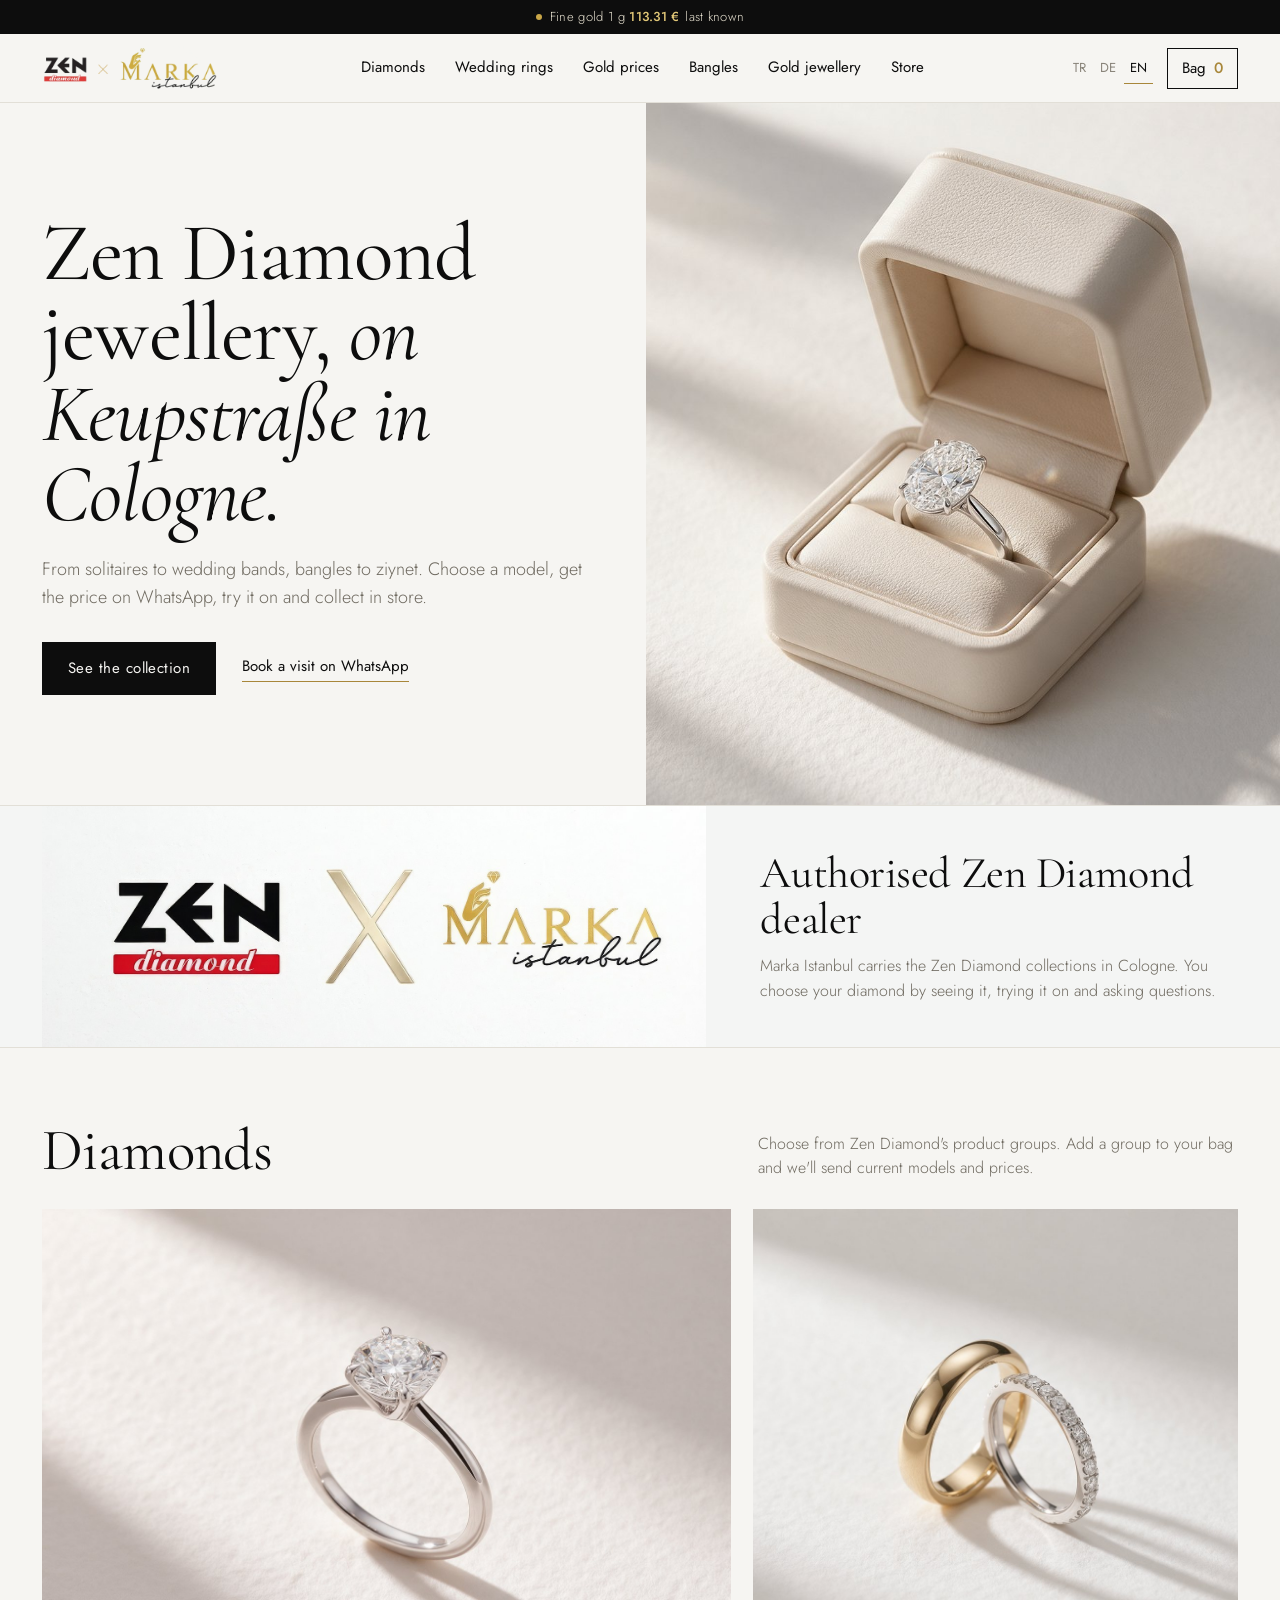
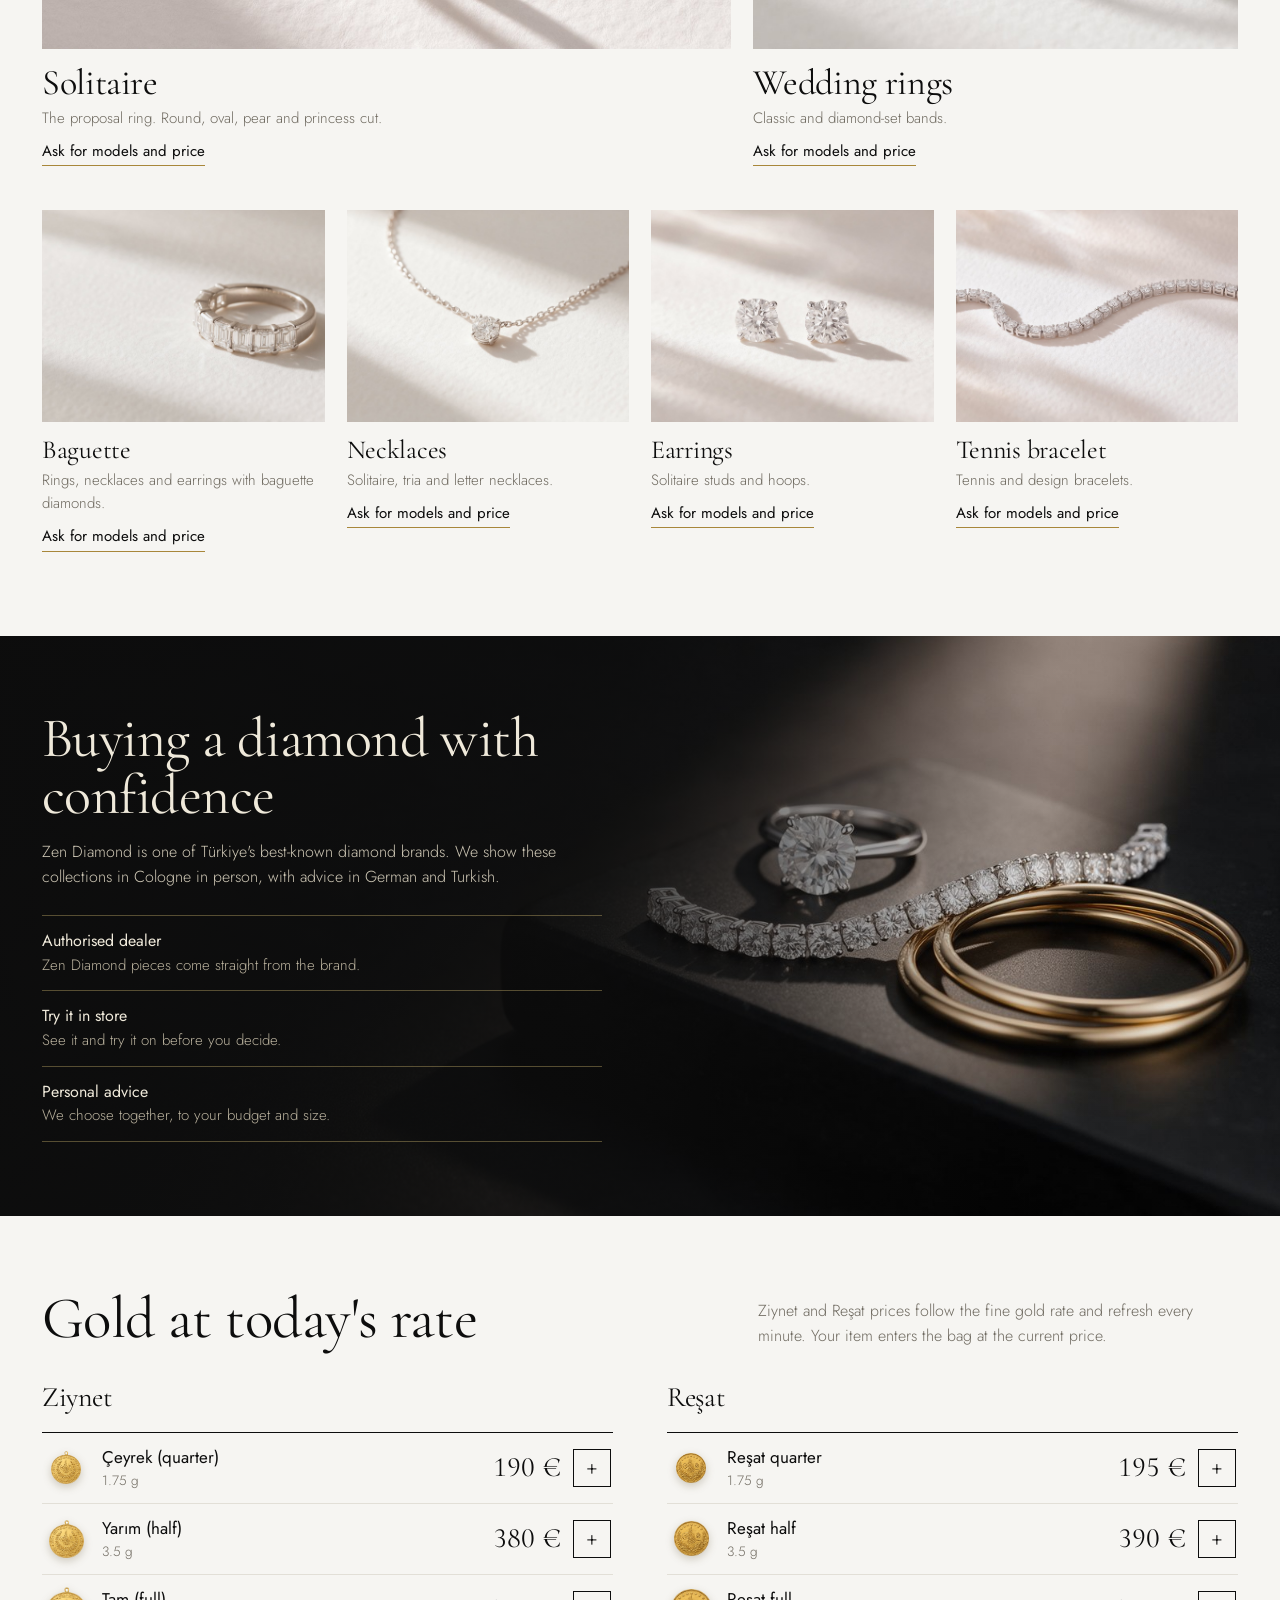
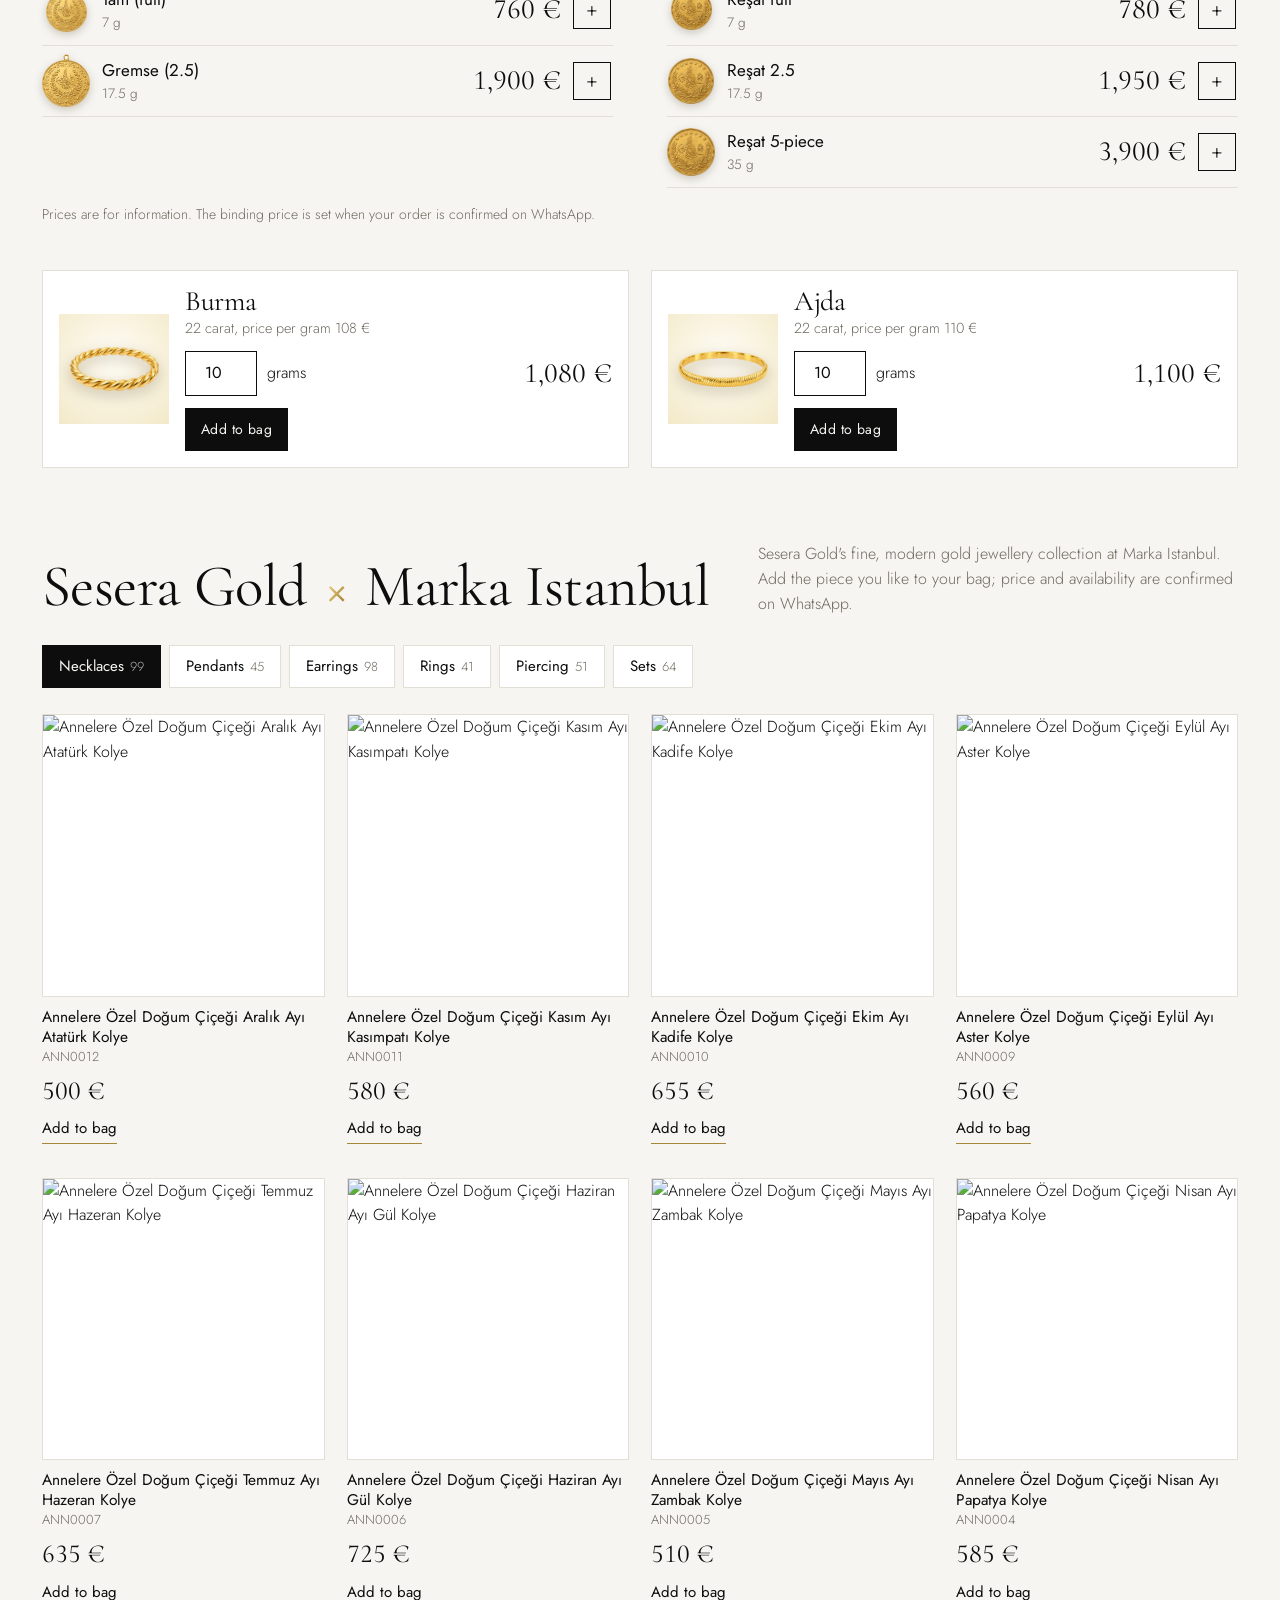
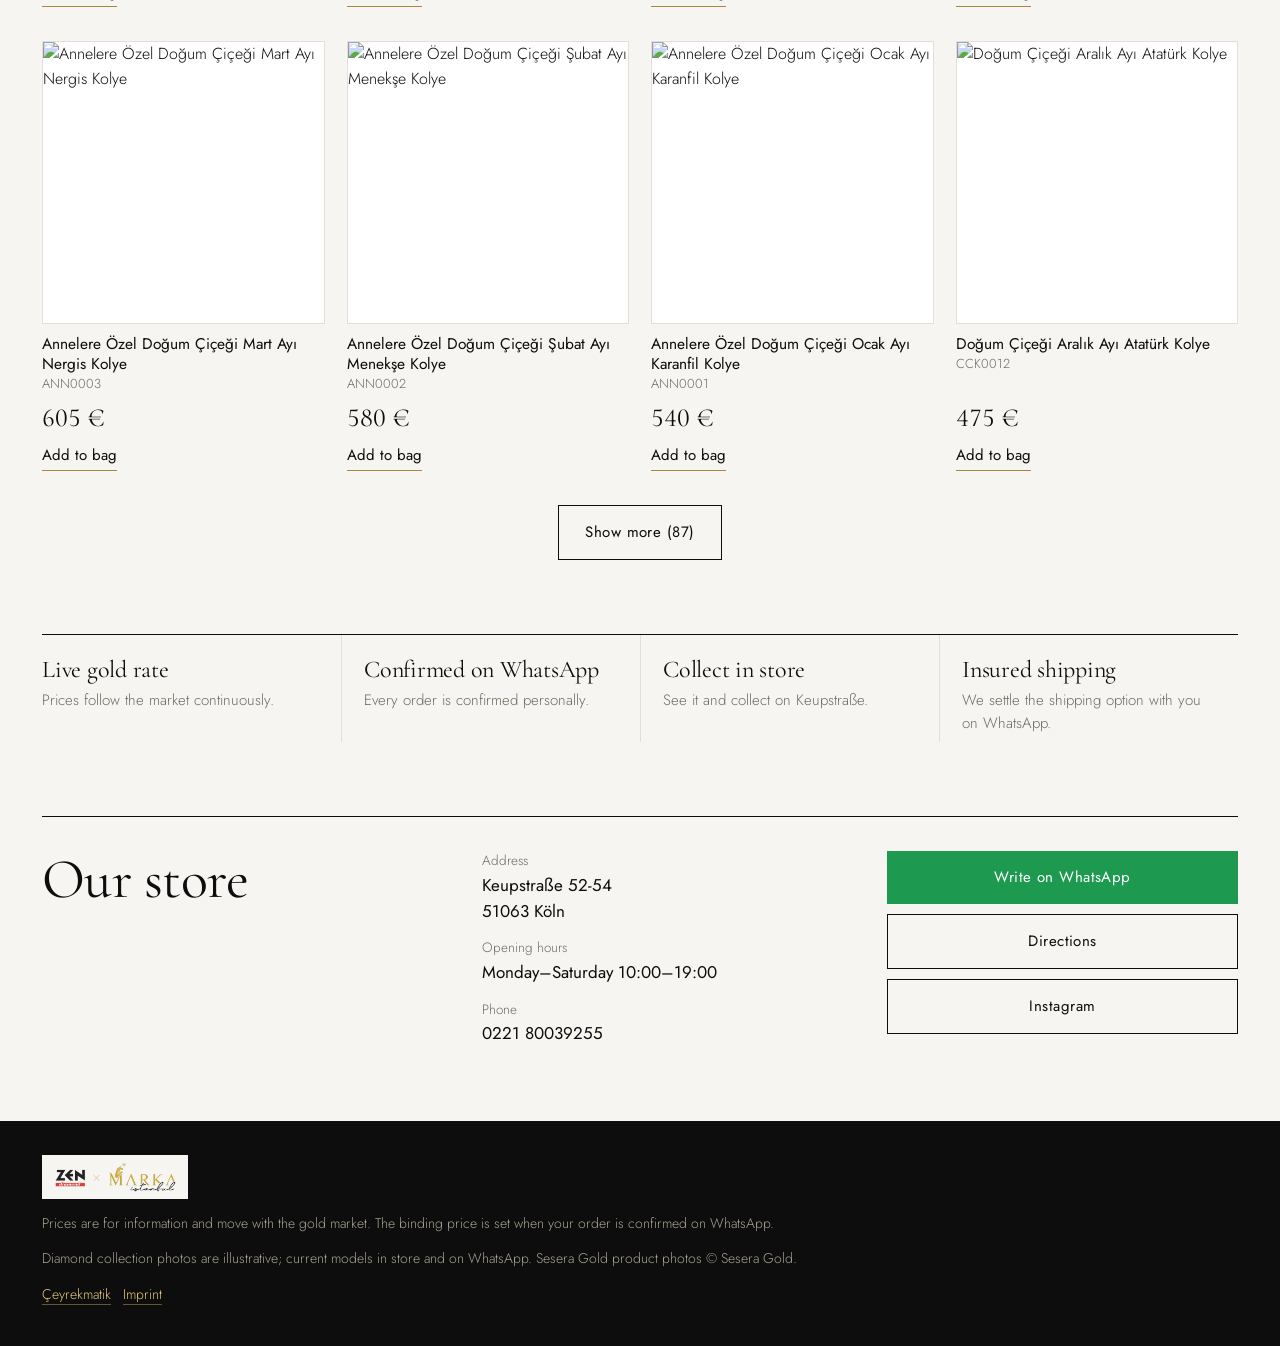
==== commit d03fcc3e: "Add files via upload" ====
--- a/index.html
+++ b/index.html
@@ -154,6 +154,7 @@
 .pc h3{font-family:var(--body);font-weight:400;font-size:15.5px;line-height:1.3;letter-spacing:0;margin-top:10px}
 .pc .sku{color:var(--soft);font-size:13px}
 .pc .pp{font-family:var(--disp);font-size:26px;font-variant-numeric:tabular-nums lining-nums;margin-top:auto;padding-top:4px}
+.pc .pp.ask{font-family:var(--body);font-size:14px;color:var(--soft)}
 .pc .go{margin-top:6px}
 .more{display:flex;justify-content:center;margin-top:34px}
 .more .btn{background:transparent;color:var(--text);border:1px solid var(--ink)}
@@ -260,6 +261,11 @@
 </div>
 
 <main>
+  <section id="yeni" hidden><div class="wrap">
+    <div class="head"><h2 data-t="yeniH"></h2><p data-t="yeniP"></p></div>
+    <div class="pgrid" id="yeniG"></div>
+  </div></section>
+
   <section id="pirlanta"><div class="wrap">
     <div class="head"><h2 data-t="pirH"></h2><p data-t="pirP"></p></div>
     <div class="mosaic" id="mosaic"></div>
@@ -402,7 +408,7 @@
   "k-akolye":"Kolye","d-k-akolye":"Zincir, taşlı ve harf kolyeler, kolye uçları.",
   "k-akupe":"Küpe","d-k-akupe":"Halka, taşlı ve sallantılı küpeler.",
   "k-ayuzuk":"Yüzük","d-k-ayuzuk":"Sade ve taşlı altın yüzükler.",
-  ask:"Modelleri ve fiyatı iste",askShort:"Fiyat WhatsApp'ta",asked:"İsteğe eklendi",
+  yeniH:"Vitrinden",yeniP:"Mağazamızdan seçtiklerimiz. Beğendiğinizi sepete ekleyin, WhatsApp'tan onaylayalım.",askOne:"Fiyat iste",ask:"Modelleri ve fiyatı iste",askShort:"Fiyat WhatsApp'ta",asked:"İsteğe eklendi",
   stH:"Pırlantayı güvenle almak",stP:"Zen Diamond, Türkiye'nin en tanınan pırlanta markalarından biridir. Biz bu koleksiyonları Köln'de yüz yüze, Türkçe ve Almanca danışmanlıkla sunuyoruz.",
   s1:"Yetkili bayi",s1d:"Zen Diamond ürünleri doğrudan markadan gelir.",s2:"Dükkânda deneyin",s2d:"Karar vermeden önce görün, parmağınızda deneyin.",s3:"Kişisel danışmanlık",s3d:"Bütçenize ve ölçünüze göre birlikte seçelim.",
   altH:"Altın, bugünün kuruyla",altP:"Ziynet ve Reşat fiyatları has altın kuruna göre her dakika yenilenir. Eklediğiniz ürün sepete o anki fiyatla girer.",
@@ -439,7 +445,7 @@
   "k-akolye":"Ketten","d-k-akolye":"Ketten, Steinbesatz, Buchstaben und Anhänger.",
   "k-akupe":"Ohrringe","d-k-akupe":"Creolen, Ohrstecker mit Stein und Hänger.",
   "k-ayuzuk":"Ringe","d-k-ayuzuk":"Schlichte Goldringe und Ringe mit Stein.",
-  ask:"Modelle und Preis anfragen",askShort:"Preis per WhatsApp",asked:"Zur Anfrage hinzugefügt",
+  yeniH:"Aus dem Schaufenster",yeniP:"Ausgewählte Stücke aus unserem Geschäft. In den Warenkorb legen, wir bestätigen per WhatsApp.",askOne:"Preis anfragen",ask:"Modelle und Preis anfragen",askShort:"Preis per WhatsApp",asked:"Zur Anfrage hinzugefügt",
   stH:"Brillanten mit Sicherheit kaufen",stP:"Zen Diamond gehört zu den bekanntesten Brillantmarken der Türkei. Wir zeigen diese Kollektionen in Köln persönlich, mit Beratung auf Deutsch und Türkisch.",
   s1:"Autorisierter Händler",s1d:"Zen Diamond Stücke kommen direkt von der Marke.",s2:"Im Geschäft anprobieren",s2d:"Ansehen und anprobieren, bevor Sie entscheiden.",s3:"Persönliche Beratung",s3d:"Wir wählen gemeinsam nach Budget und Größe.",
   altH:"Gold zum heutigen Kurs",altP:"Ziynet- und Reşat-Preise folgen dem Feingoldkurs und werden jede Minute aktualisiert. Ihr Artikel kommt zum aktuellen Preis in den Warenkorb.",
@@ -476,7 +482,7 @@
   "k-akolye":"Necklaces","d-k-akolye":"Chains, stone-set and letter necklaces, pendants.",
   "k-akupe":"Earrings","d-k-akupe":"Hoops, stone-set studs and drops.",
   "k-ayuzuk":"Rings","d-k-ayuzuk":"Plain and stone-set gold rings.",
-  ask:"Ask for models and price",askShort:"Price on WhatsApp",asked:"Added to your request",
+  yeniH:"From our window",yeniP:"Selected pieces from our store. Add to your bag and we'll confirm on WhatsApp.",askOne:"Ask for price",ask:"Ask for models and price",askShort:"Price on WhatsApp",asked:"Added to your request",
   stH:"Buying a diamond with confidence",stP:"Zen Diamond is one of Türkiye's best-known diamond brands. We show these collections in Cologne in person, with advice in German and Turkish.",
   s1:"Authorised dealer",s1d:"Zen Diamond pieces come straight from the brand.",s2:"Try it in store",s2d:"See it and try it on before you decide.",s3:"Personal advice",s3d:"We choose together, to your budget and size.",
   altH:"Gold at today's rate",altP:"Ziynet and Reşat prices follow the fine gold rate and refresh every minute. Your item enters the bag at the current price.",
@@ -583,10 +589,14 @@
   $("mosaic").innerHTML = KOLEKSIYON.map(k=>`<article class="tile ${k.cls||""}"${k.anchor?` id="${k.anchor}"`:""}>
     <div class="im"><img src="${k.foto}" alt="${esc(t(k.id))}" loading="lazy"></div>
     <h3>${esc(t(k.id))}</h3><p>${esc(t("d-"+k.id))}</p><button class="go" data-ask="${k.id}">${esc(t("ask"))}</button></article>`).join("")
-    + extra.filter(x=>x.kat==="pirlanta"||x.kat==="alyans").map(o=>`<article class="tile">
+    + [].map(o=>`<article class="tile">
     <div class="im"><img src="${esc(o.foto||"")}" alt="${esc(nm(o))}" loading="lazy"></div>
     <h3>${esc(nm(o))}</h3><p>${esc(o.aciklama||"")}${o.fiyat!=null?` ${euro(o.fiyat)}`:""}</p><button class="go" data-add="${esc(o.id)}">${esc(t("add"))}</button></article>`).join("");
   renderTaki();
+  // Vitrin: yönetici ekranından eklenen ürünler (urunler.json)
+  $("yeni").hidden = !extra.length;
+  $("yeniG").innerHTML = extra.map(o=>`<article class="pc"><div class="im"><img src="${esc(o.foto||"")}" alt="${esc(nm(o))}" loading="lazy"></div>
+    <h3>${esc(nm(o))}</h3><div class="sku">${esc(o.aciklama||"")}</div><div class="pp${o.fiyat!=null?"":" ask"}">${o.fiyat!=null?euro(o.fiyat):esc(t("askShort"))}</div><button class="go" data-add="${esc(o.id)}">${esc(t(o.fiyat!=null?"add":"askOne"))}</button></article>`).join("");
   $("stL").innerHTML = ["s1","s2","s3"].map(k=>`<li>${esc(t(k))}<span>${esc(t(k+"d"))}</span></li>`).join("");
   $("promise").innerHTML = ["p1","p2","p3","p4"].map(k=>`<div><h3>${esc(t(k))}</h3><p>${esc(t(k+"d"))}</p></div>`).join("");
   $("fDeliv").innerHTML = TESLIM.map(d=>`<label><input type="radio" name="deliv" value="${d}"${d===deliv?" checked":""}>${esc(t("t_"+d))}</label>`).join("");
@@ -602,7 +612,7 @@
     $("taki4").innerHTML = ALTINTAKI.map(k=>`<article class="tile">
     <div class="im"><img src="${k.foto}" alt="${esc(t(k.id))}" loading="lazy"></div>
     <h3>${esc(t(k.id))}</h3><p>${esc(t("d-"+k.id))}</p><button class="go" data-ask="${k.id}">${esc(t("ask"))}</button></article>`).join("")
-    + extra.filter(x=>x.kat==="taki").map(o=>`<article class="tile">
+    + [].map(o=>`<article class="tile">
     <div class="im"><img src="${esc(o.foto||"")}" alt="${esc(nm(o))}" loading="lazy"></div>
     <h3>${esc(nm(o))}</h3><p>${esc(o.aciklama||"")}${o.fiyat!=null?` ${euro(o.fiyat)}`:""}</p><button class="go" data-add="${esc(o.id)}">${esc(t("add"))}</button></article>`).join("");
     return;
@@ -636,7 +646,9 @@
 }
 function cartLines(){
   return cart.map(it=>{ if (isAsk(it.id)) return {it, ask:true, u:0, sum:0, label:t(it.id)};
-    const o = find(it.id); if (!o) return null; const u = unitPrice(it);
+    const o = find(it.id); if (!o) return null;
+    if (o.fiyat == null && !o.gram && !isBracelet(it.id)) return {it, ask:true, u:0, sum:0, label:nm(o)};
+    const u = unitPrice(it);
     return {it, u, sum:u*it.q, label: nm(o) + (isBracelet(it.id) ? ` ${gramTxt(it.g)}` : "") + (o.sku ? ` (${o.sku})` : "")}; }).filter(Boolean);
 }
 function renderCart(){
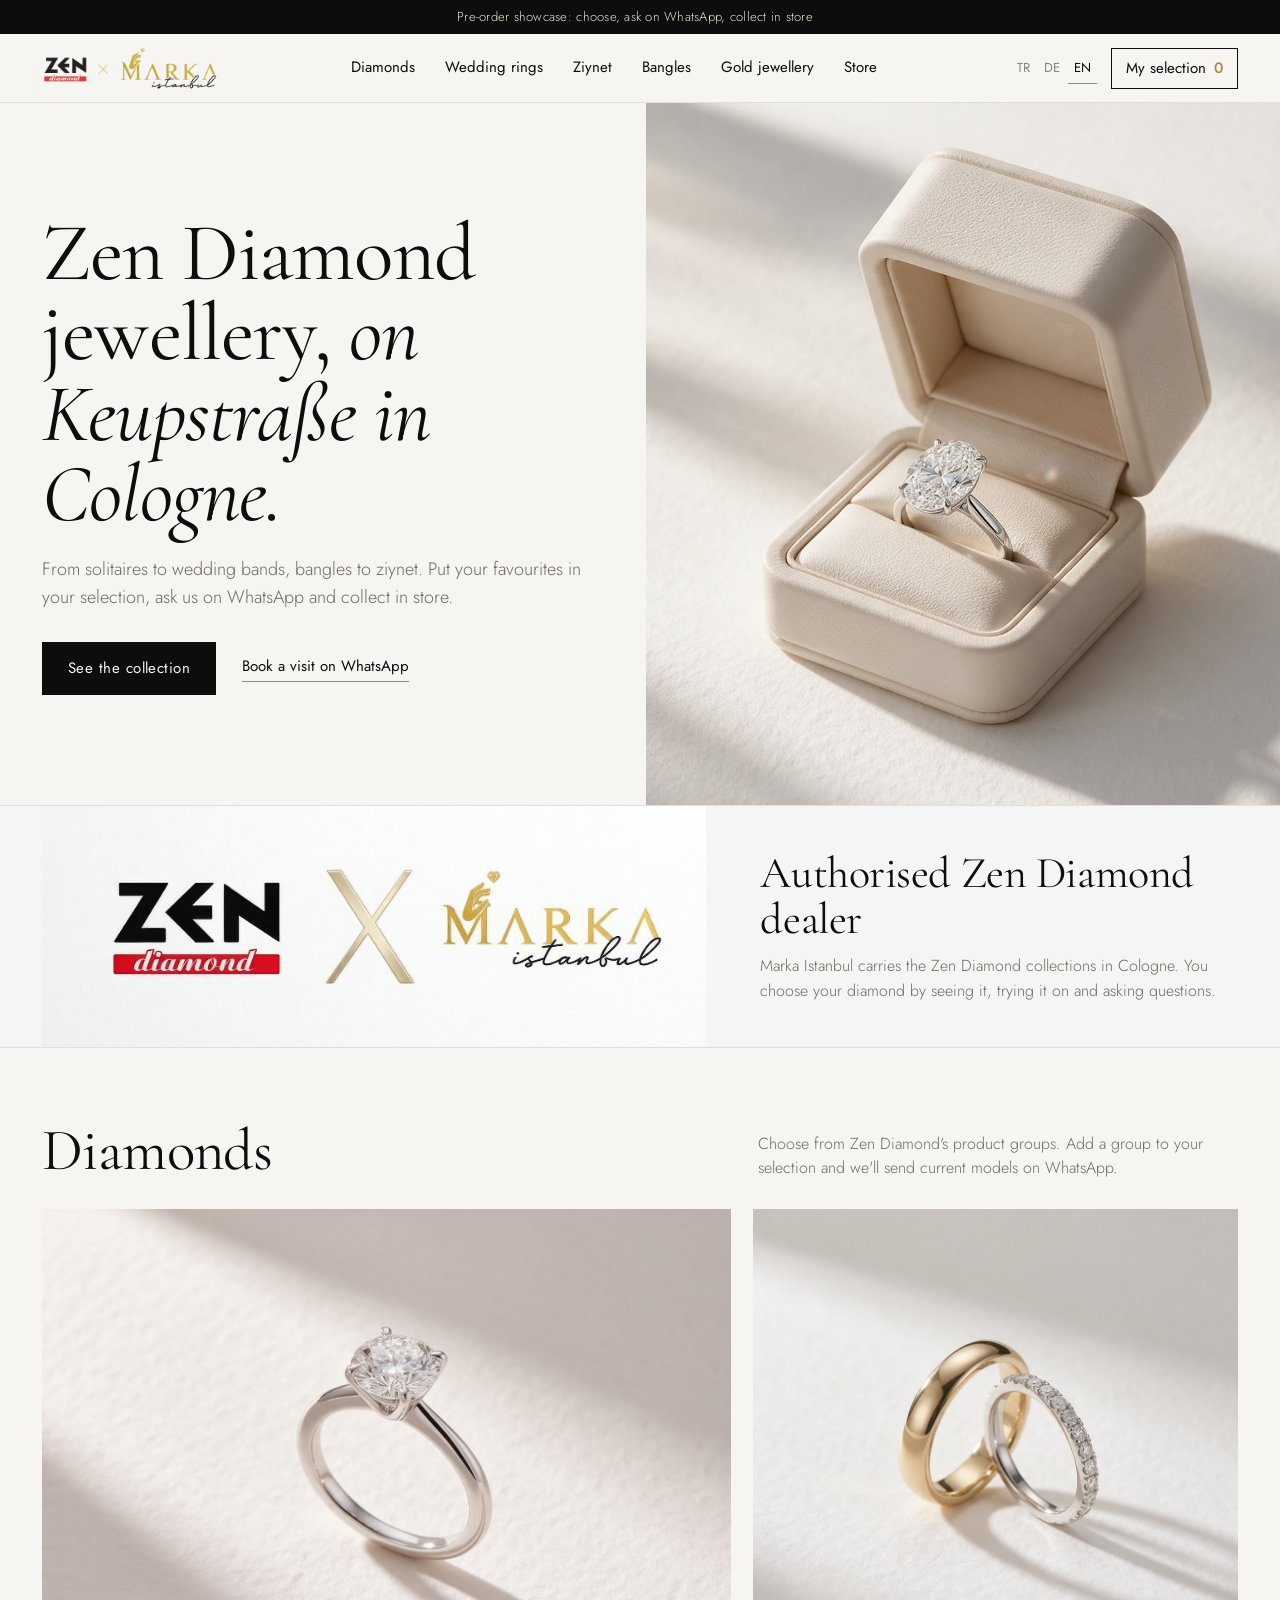
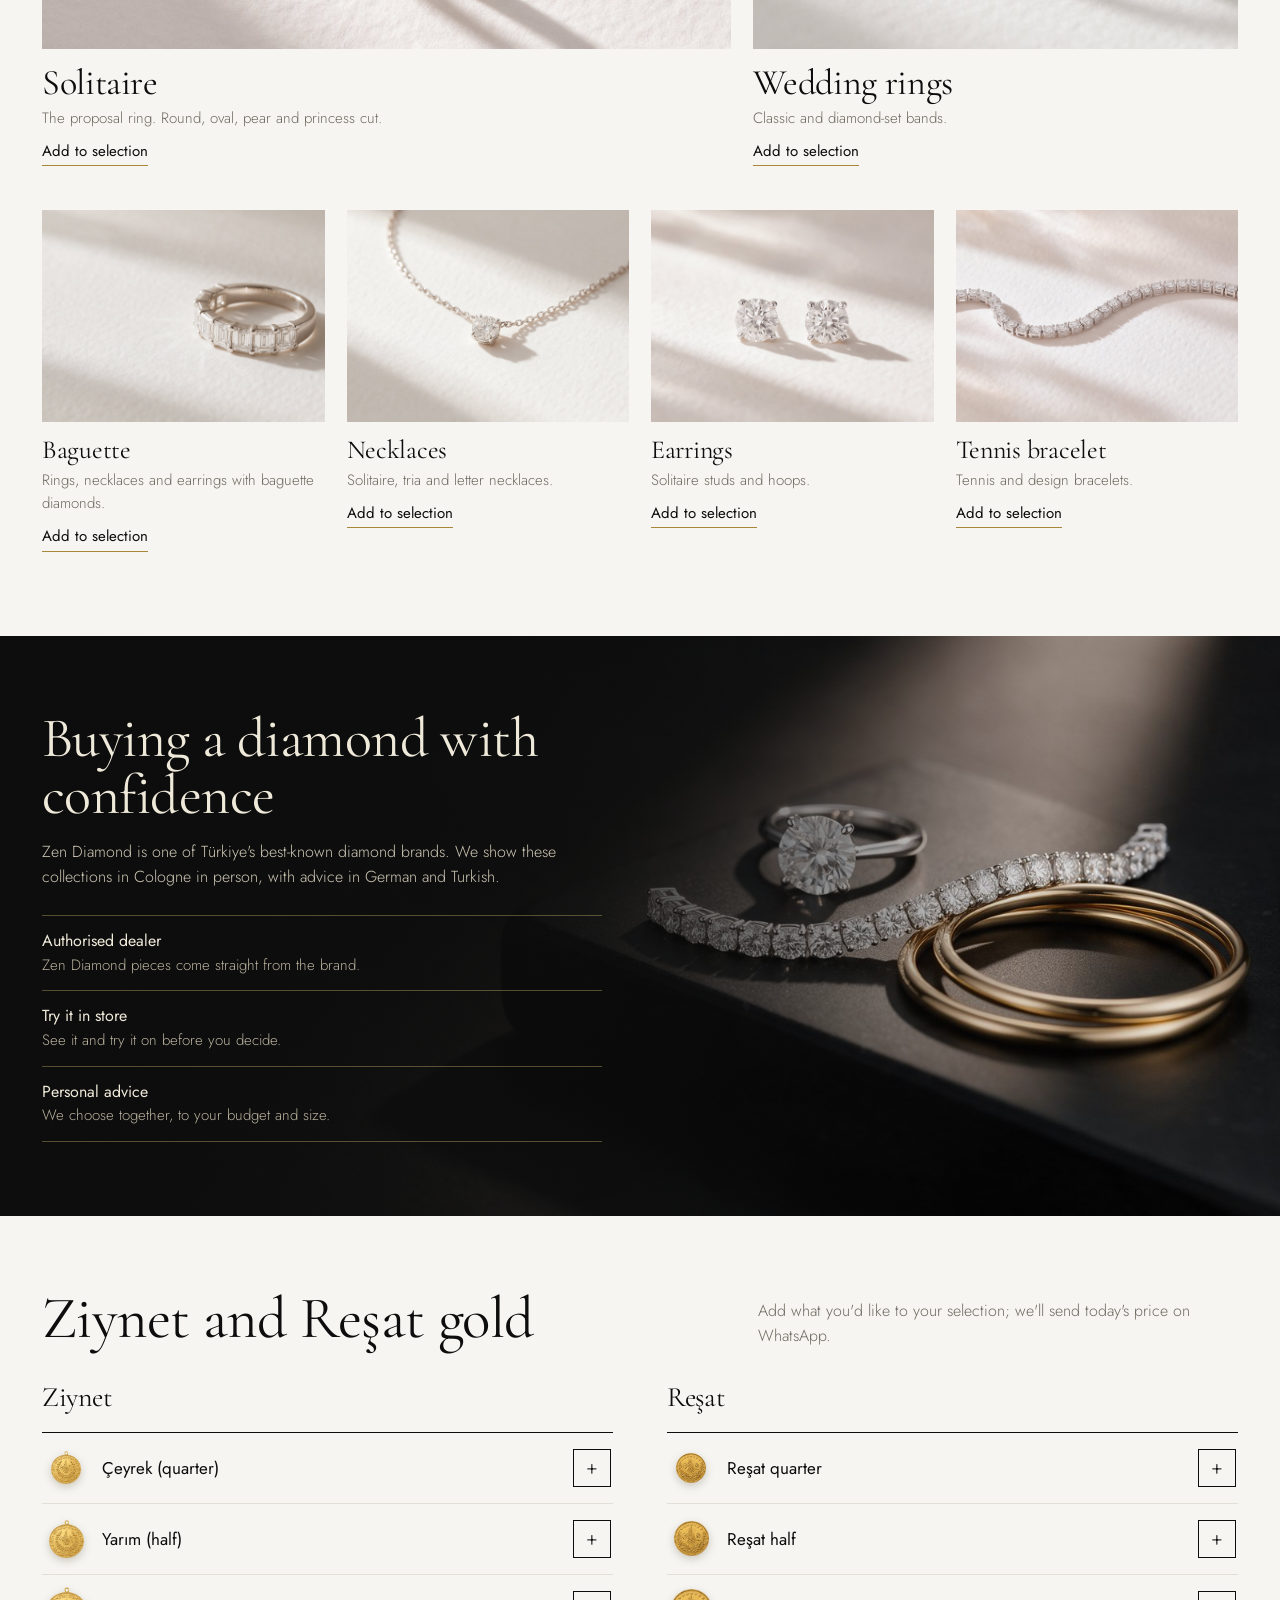
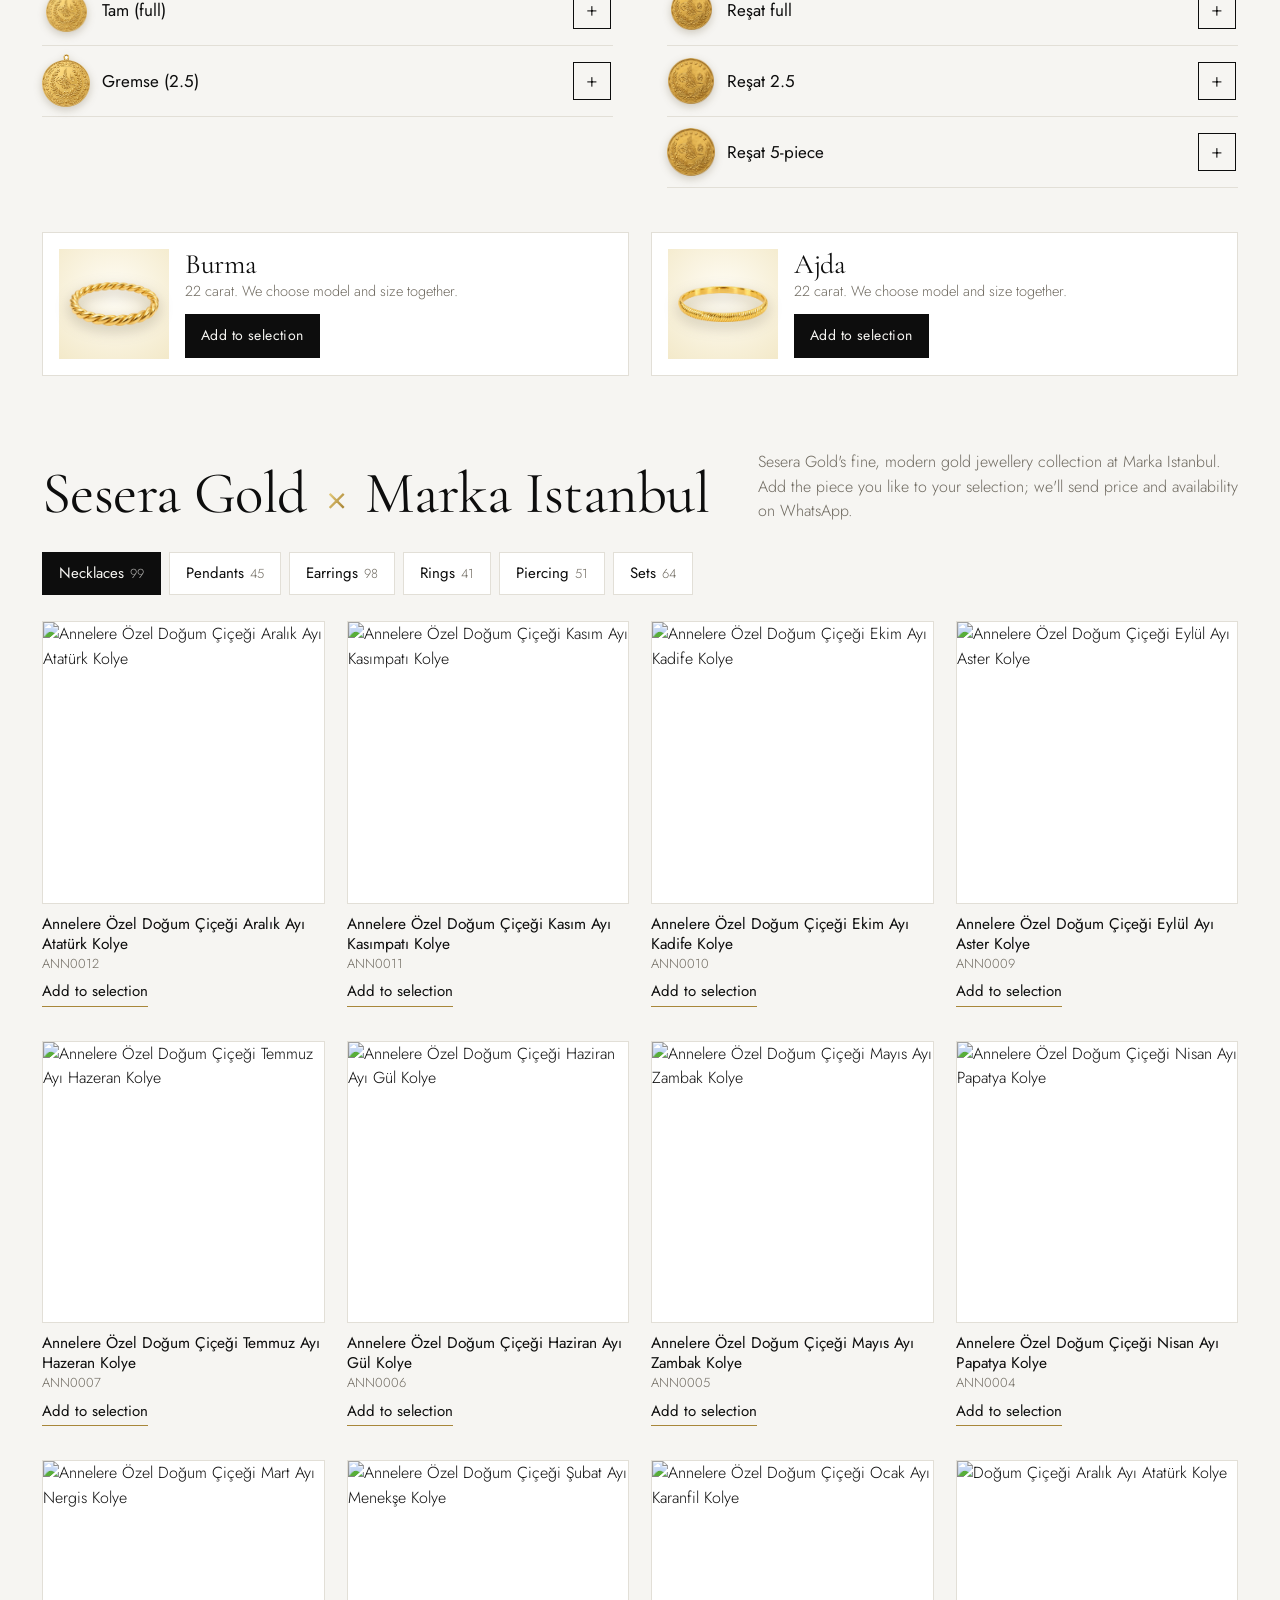
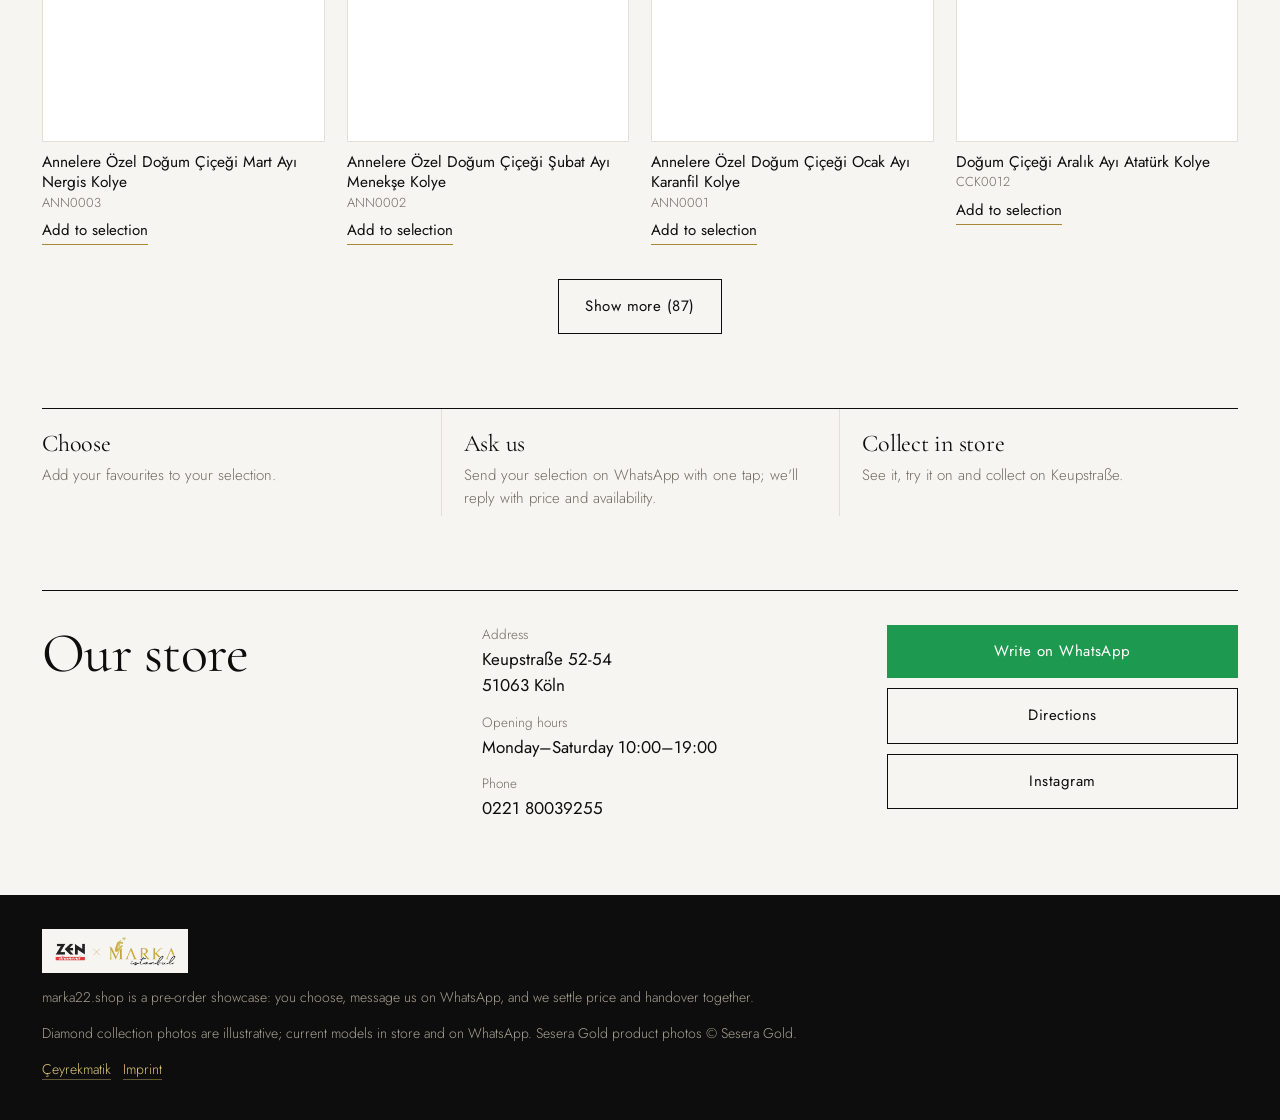
==== commit fe64debc: "Add files via upload" ====
--- a/index.html
+++ b/index.html
@@ -162,7 +162,7 @@
 
 .promise{display:grid;grid-template-columns:1fr;border-top:1px solid var(--ink)}
 .promise div{padding:20px 0;border-bottom:1px solid var(--rule)}
-@media(min-width:800px){.promise{grid-template-columns:repeat(4,1fr)}.promise div{padding:22px 22px 6px 0;border-bottom:0}.promise div+div{padding-left:22px;border-left:1px solid var(--rule)}}
+@media(min-width:800px){.promise{grid-template-columns:repeat(4,1fr)}.promise.three{grid-template-columns:repeat(3,1fr)}.promise div{padding:22px 22px 6px 0;border-bottom:0}.promise div+div{padding-left:22px;border-left:1px solid var(--rule)}}
 .promise h3{font-size:24px;line-height:1.1}
 .promise p{color:var(--soft);font-size:15px;margin-top:6px}
 
@@ -225,6 +225,8 @@
 html.koyu .store .btn.line{background:transparent;color:var(--text)}
 html.koyu .plus:hover{color:#0d0d0d}
 html.koyu .opt input{accent-color:#e2c878}
+[hidden]{display:none!important}
+.bcard.sade{grid-template-columns:110px 1fr}
 </style>
 </head>
 <body>
@@ -326,13 +328,13 @@
     <div id="items"></div>
     <div class="form" id="form">
       <div><label class="lb" for="fName" data-t="fName"></label><input type="text" id="fName" autocomplete="name"></div>
-      <div><span class="lb" data-t="fDeliv"></span><div class="opt" id="fDeliv"></div></div>
-      <div><span class="lb" data-t="fPay"></span><div class="opt" id="fPay"></div></div>
+      <div id="fDelivW"><span class="lb" data-t="fDeliv"></span><div class="opt" id="fDeliv"></div></div>
+      <div id="fPayW"><span class="lb" data-t="fPay"></span><div class="opt" id="fPay"></div></div>
       <div><label class="lb" for="fNote" data-t="fNote"></label><textarea id="fNote"></textarea></div>
     </div>
   </div>
   <div class="dfoot">
-    <div class="tot"><span data-t="total"></span><b id="total">0 €</b></div>
+    <div class="tot" id="totW"><span data-t="total"></span><b id="total">0 €</b></div>
     <div class="note" id="priceNote"></div>
     <div class="err" id="err"></div>
     <button class="btn wa full" id="sendBtn" data-t="send"></button>
@@ -390,7 +392,19 @@
 ];
 
 const T = {
- tr:{cart:"Sepet",nPir:"Pırlanta",nAly:"Alyans",nAlt:"Altın fiyatları",nBil:"Bilezik",nMag:"Mağaza",
+ tr:{nAlt_o:"Ziynet",cart_o:"Kutum",add_o:"Kutuya ekle",added_o:"Kutunuza eklendi",needItem_o:"Kutunuz boş.",
+  heroP_o:"Tektaştan alyansa, bilezikten ziynete. Beğendiklerinizi kutunuza koyun, WhatsApp'tan bize sorun, dükkânımızdan teslim alın.",
+  pirP_o:"Zen Diamond'ın ürün gruplarından seçin. İlgilendiğiniz grubu kutunuza ekleyin, güncel modelleri WhatsApp'tan gönderelim.",ask_o:"Kutuya ekle",
+  altH_o:"Ziynet ve Reşat altın",altP_o:"İstediğinizi kutunuza ekleyin; günün fiyatını WhatsApp'tan bildirelim.",bzO:"22 ayar. Model ve ölçüyü birlikte seçeriz.",
+  seseraP_o:"Sesera Gold'un zarif ve modern altın takı koleksiyonu, Marka Istanbul'da. Beğendiğiniz modeli kutunuza ekleyin; fiyatını ve stok durumunu WhatsApp'tan bildirelim.",
+  yeniP_o:"Mağazamızdan seçtiklerimiz. Beğendiğinizi kutunuza ekleyin, WhatsApp'tan konuşalım.",takiP0_o:"Zarif ve modern altın takılar. İlgilendiğiniz grubu kutunuza ekleyin, güncel modelleri gönderelim.",
+  send_o:"Ön siparişi WhatsApp'tan gönder",empty_o:"Kutunuz boş. Beğendiğiniz ürünleri ekleyin, tek dokunuşla WhatsApp'tan bize sorun.",
+  priceNote_o:"Bu bir ön sipariştir, ödeme alınmaz. Fiyatı ve stok durumunu WhatsApp'tan bildiririz.",
+  disclaimer_o:"marka22.shop bir ön sipariş vitrinidir: ürünü seçersiniz, WhatsApp'tan bize ulaşırsınız; fiyatı ve teslimatı birlikte netleştiririz.",
+  rateO:"Ön sipariş vitrini: seçin, WhatsApp'tan sorun, dükkânımızdan alın",
+  o1:"Seçin",o1d:"Beğendiğiniz ürünleri kutunuza ekleyin.",o2:"Bize sorun",o2d:"Kutunuzu tek dokunuşla WhatsApp'tan gönderin; fiyatı ve stok durumunu bildirelim.",o3:"Dükkândan alın",o3d:"Keupstraße'de görün, deneyin ve teslim alın.",
+  mHead_o:"*Ön sipariş talebi – marka22.shop*",mAskO:"Fiyat ve stok bilgisi rica ediyorum.",
+  cart:"Sepet",nPir:"Pırlanta",nAly:"Alyans",nAlt:"Altın fiyatları",nBil:"Bilezik",nMag:"Mağaza",
   heroH:"Zen Diamond pırlantaları, <em>Köln Keupstraße'de.</em>",
   heroP:"Tektaştan alyansa, bilezikten ziynete. Modeli seçin, fiyatı WhatsApp'tan alın, dükkânımızda deneyip teslim alın.",
   heroA:"Koleksiyonu gör",heroB:"WhatsApp'tan randevu al",
@@ -427,7 +441,19 @@
   spotLbl:"Has altın 1 g",live:"canlı",daily:"günlük",offline:"son bilinen",manual:"dükkân fiyatı",
   hi:"Merhaba, bilgi almak istiyorum.",hiR:"Merhaba, mağazanızda randevu almak istiyorum.",
   mHead:"*Yeni sipariş – marka22.shop*",mAsk:"fiyat sorulacak",mName:"Müşteri",mDeliv:"Teslimat",mPay:"Ödeme",mNote:"Not",mTotal:"Toplam (anlık kur)",mSpot:"Has altın"},
- de:{cart:"Warenkorb",nPir:"Brillanten",nAly:"Trauringe",nAlt:"Goldpreise",nBil:"Armreifen",nMag:"Geschäft",
+ de:{nAlt_o:"Ziynet",cart_o:"Meine Auswahl",add_o:"Zur Auswahl",added_o:"Zur Auswahl hinzugefügt",needItem_o:"Ihre Auswahl ist leer.",
+  heroP_o:"Vom Solitär bis zum Trauring, vom Armreif bis zum Ziynet. Legen Sie Ihre Favoriten in die Auswahl, fragen Sie uns per WhatsApp und holen Sie im Geschäft ab.",
+  pirP_o:"Wählen Sie aus den Produktgruppen von Zen Diamond. Legen Sie eine Gruppe in Ihre Auswahl, wir senden aktuelle Modelle per WhatsApp.",ask_o:"Zur Auswahl",
+  altH_o:"Ziynet und Reşat Gold",altP_o:"Legen Sie das Gewünschte in Ihre Auswahl; den Tagespreis nennen wir per WhatsApp.",bzO:"22 Karat. Modell und Größe wählen wir gemeinsam.",
+  seseraP_o:"Die feine, moderne Goldschmuck-Kollektion von Sesera Gold bei Marka Istanbul. Legen Sie Ihr Modell in die Auswahl; Preis und Verfügbarkeit nennen wir per WhatsApp.",
+  yeniP_o:"Ausgewählte Stücke aus unserem Geschäft. In die Auswahl legen, wir sprechen per WhatsApp.",takiP0_o:"Feiner, moderner Goldschmuck. Legen Sie eine Gruppe in Ihre Auswahl, wir senden aktuelle Modelle.",
+  send_o:"Vorbestellung per WhatsApp senden",empty_o:"Ihre Auswahl ist leer. Fügen Sie Ihre Favoriten hinzu und fragen Sie uns mit einem Klick per WhatsApp.",
+  priceNote_o:"Dies ist eine unverbindliche Vorbestellung, es wird nichts bezahlt. Preis und Verfügbarkeit nennen wir per WhatsApp.",
+  disclaimer_o:"marka22.shop ist ein Vorbestell-Schaufenster: Sie wählen aus, schreiben uns per WhatsApp, und wir klären Preis und Übergabe gemeinsam.",
+  rateO:"Vorbestell-Schaufenster: auswählen, per WhatsApp anfragen, im Geschäft abholen",
+  o1:"Auswählen",o1d:"Legen Sie Ihre Favoriten in die Auswahl.",o2:"Anfragen",o2d:"Senden Sie Ihre Auswahl mit einem Klick per WhatsApp; wir nennen Preis und Verfügbarkeit.",o3:"Im Geschäft abholen",o3d:"In der Keupstraße ansehen, anprobieren und mitnehmen.",
+  mHead_o:"*Vorbestell-Anfrage – marka22.shop*",mAskO:"Bitte um Preis und Verfügbarkeit.",
+  cart:"Warenkorb",nPir:"Brillanten",nAly:"Trauringe",nAlt:"Goldpreise",nBil:"Armreifen",nMag:"Geschäft",
   heroH:"Zen Diamond Brillanten, <em>in der Kölner Keupstraße.</em>",
   heroP:"Vom Solitär bis zum Trauring, vom Armreif bis zum Ziynet. Modell wählen, Preis per WhatsApp erhalten, im Geschäft anprobieren und abholen.",
   heroA:"Kollektion ansehen",heroB:"Termin per WhatsApp",
@@ -464,7 +490,19 @@
   spotLbl:"Feingold 1 g",live:"live",daily:"Tagespreis",offline:"letzter Stand",manual:"Ladenpreis",
   hi:"Hallo, ich hätte gern eine Auskunft.",hiR:"Hallo, ich möchte einen Termin in Ihrem Geschäft vereinbaren.",
   mHead:"*Neue Bestellung – marka22.shop*",mAsk:"Preis auf Anfrage",mName:"Kunde",mDeliv:"Lieferung",mPay:"Zahlung",mNote:"Notiz",mTotal:"Summe (aktueller Kurs)",mSpot:"Feingold"},
- en:{cart:"Bag",nPir:"Diamonds",nAly:"Wedding rings",nAlt:"Gold prices",nBil:"Bangles",nMag:"Store",
+ en:{nAlt_o:"Ziynet",cart_o:"My selection",add_o:"Add to selection",added_o:"Added to your selection",needItem_o:"Your selection is empty.",
+  heroP_o:"From solitaires to wedding bands, bangles to ziynet. Put your favourites in your selection, ask us on WhatsApp and collect in store.",
+  pirP_o:"Choose from Zen Diamond's product groups. Add a group to your selection and we'll send current models on WhatsApp.",ask_o:"Add to selection",
+  altH_o:"Ziynet and Reşat gold",altP_o:"Add what you'd like to your selection; we'll send today's price on WhatsApp.",bzO:"22 carat. We choose model and size together.",
+  seseraP_o:"Sesera Gold's fine, modern gold jewellery collection at Marka Istanbul. Add the piece you like to your selection; we'll send price and availability on WhatsApp.",
+  yeniP_o:"Selected pieces from our store. Add to your selection and we'll talk on WhatsApp.",takiP0_o:"Fine, modern gold jewellery. Add a group to your selection and we'll send current models.",
+  send_o:"Send pre-order on WhatsApp",empty_o:"Your selection is empty. Add your favourites and ask us on WhatsApp with one tap.",
+  priceNote_o:"This is a non-binding pre-order; nothing is paid. We'll send price and availability on WhatsApp.",
+  disclaimer_o:"marka22.shop is a pre-order showcase: you choose, message us on WhatsApp, and we settle price and handover together.",
+  rateO:"Pre-order showcase: choose, ask on WhatsApp, collect in store",
+  o1:"Choose",o1d:"Add your favourites to your selection.",o2:"Ask us",o2d:"Send your selection on WhatsApp with one tap; we'll reply with price and availability.",o3:"Collect in store",o3d:"See it, try it on and collect on Keupstraße.",
+  mHead_o:"*Pre-order request – marka22.shop*",mAskO:"Please send price and availability.",
+  cart:"Bag",nPir:"Diamonds",nAly:"Wedding rings",nAlt:"Gold prices",nBil:"Bangles",nMag:"Store",
   heroH:"Zen Diamond jewellery, <em>on Keupstraße in Cologne.</em>",
   heroP:"From solitaires to wedding bands, bangles to ziynet. Choose a model, get the price on WhatsApp, try it on and collect in store.",
   heroA:"See the collection",heroB:"Book a visit on WhatsApp",
@@ -515,7 +553,10 @@
 const TAKI_KAT = ["kolye","kolyeucu","kupe","yuzuk","piercing","set"];
 let TAKI = [], takiKat = "kolye", takiN = 12;
 // ayar.json: {"sesera": true|false} – Sesera × Marka bölümünü açar / kapatır (kapalıyken genel "Altın takı" kartları görünür)
-let AYAR = {sesera:true};
+let AYAR = {sesera:true, fiyat:false};
+// fiyat:false = ön sipariş vitrini: fiyat ve gram görünmez, müşteri kutusuna ekler ve WhatsApp'tan sorar. fiyat:true = fiyatlı shop.
+const P = () => AYAR.fiyat === true;
+const tt = k => (!P() && T[lang][k+"_o"] != null) ? T[lang][k+"_o"] : t(k);
 const loc = () => ({tr:"tr-TR",de:"de-DE",en:"en-GB"}[lang]);
 const euro = v => Math.round(v).toLocaleString(loc()) + " €";
 const euro2 = v => v.toLocaleString(loc(),{minimumFractionDigits:2,maximumFractionDigits:2}) + " €";
@@ -545,7 +586,7 @@
   catch(e){ try{ cfg = JSON.parse(ls.get("ms_cfg")); }catch(_){ } }
   if (!cfg || !cfg.products) cfg = CFG_YEDEK;
   try{ const u = await getJSON("urunler.json?v=" + Date.now(), 4000); if (Array.isArray(u)) extra = u; }catch(e){ extra = []; }
-  try{ const a = await getJSON("ayar.json?v=" + Date.now(), 4000); if (a && typeof a === "object") AYAR = Object.assign({sesera:true}, a); }catch(e){}
+  try{ const a = await getJSON("ayar.json?v=" + Date.now(), 4000); if (a && typeof a === "object") AYAR = Object.assign({sesera:true, fiyat:false}, a); }catch(e){}
   if (AYAR.sesera === false){ TAKI = []; } else
   try{ const k = await getJSON("takilar.json?v=" + Date.now(), 8000);
     if (Array.isArray(k)) TAKI = k.map(o=>({id:"s-"+o.i, sku:o.i, k:o.k, tr:o.n, foto:TAKI_CDN+o.f+"&width=600", fiyat:o.p})); }catch(e){ TAKI = []; }
@@ -583,12 +624,12 @@
 
 function renderStatic(){
   document.documentElement.lang = lang;
-  document.querySelectorAll("[data-t]").forEach(el=>el.textContent = t(el.dataset.t));
+  document.querySelectorAll("[data-t]").forEach(el=>el.textContent = tt(el.dataset.t));
   document.querySelectorAll("[data-h]").forEach(el=>el.innerHTML = t(el.dataset.h));
   document.querySelectorAll("#lang button").forEach(b=>b.classList.toggle("on", b.dataset.l===lang));
   $("mosaic").innerHTML = KOLEKSIYON.map(k=>`<article class="tile ${k.cls||""}"${k.anchor?` id="${k.anchor}"`:""}>
     <div class="im"><img src="${k.foto}" alt="${esc(t(k.id))}" loading="lazy"></div>
-    <h3>${esc(t(k.id))}</h3><p>${esc(t("d-"+k.id))}</p><button class="go" data-ask="${k.id}">${esc(t("ask"))}</button></article>`).join("")
+    <h3>${esc(t(k.id))}</h3><p>${esc(t("d-"+k.id))}</p><button class="go" data-ask="${k.id}">${esc(tt("ask"))}</button></article>`).join("")
     + [].map(o=>`<article class="tile">
     <div class="im"><img src="${esc(o.foto||"")}" alt="${esc(nm(o))}" loading="lazy"></div>
     <h3>${esc(nm(o))}</h3><p>${esc(o.aciklama||"")}${o.fiyat!=null?` ${euro(o.fiyat)}`:""}</p><button class="go" data-add="${esc(o.id)}">${esc(t("add"))}</button></article>`).join("");
@@ -596,9 +637,11 @@
   // Vitrin: yönetici ekranından eklenen ürünler (urunler.json)
   $("yeni").hidden = !extra.length;
   $("yeniG").innerHTML = extra.map(o=>`<article class="pc"><div class="im"><img src="${esc(o.foto||"")}" alt="${esc(nm(o))}" loading="lazy"></div>
-    <h3>${esc(nm(o))}</h3><div class="sku">${esc(o.aciklama||"")}</div><div class="pp${o.fiyat!=null?"":" ask"}">${o.fiyat!=null?euro(o.fiyat):esc(t("askShort"))}</div><button class="go" data-add="${esc(o.id)}">${esc(t(o.fiyat!=null?"add":"askOne"))}</button></article>`).join("");
+    <h3>${esc(nm(o))}</h3><div class="sku">${esc(o.aciklama||"")}</div>${P()?`<div class="pp${o.fiyat!=null?"":" ask"}">${o.fiyat!=null?euro(o.fiyat):esc(t("askShort"))}</div>`:""}<button class="go" data-add="${esc(o.id)}">${esc(P()?t(o.fiyat!=null?"add":"askOne"):tt("add"))}</button></article>`).join("");
   $("stL").innerHTML = ["s1","s2","s3"].map(k=>`<li>${esc(t(k))}<span>${esc(t(k+"d"))}</span></li>`).join("");
-  $("promise").innerHTML = ["p1","p2","p3","p4"].map(k=>`<div><h3>${esc(t(k))}</h3><p>${esc(t(k+"d"))}</p></div>`).join("");
+  $("promise").classList.toggle("three", !P());
+  $("promise").innerHTML = (P() ? ["p1","p2","p3","p4"] : ["o1","o2","o3"]).map(k=>`<div><h3>${esc(t(k))}</h3><p>${esc(t(k+"d"))}</p></div>`).join("");
+  document.querySelector(".fine").hidden = !P(); $("fDelivW").hidden = !P(); $("fPayW").hidden = !P(); $("totW").hidden = !P();
   $("fDeliv").innerHTML = TESLIM.map(d=>`<label><input type="radio" name="deliv" value="${d}"${d===deliv?" checked":""}>${esc(t("t_"+d))}</label>`).join("");
   $("fPay").innerHTML = ODEME.map(o=>o.aktif ? `<label><input type="radio" name="pay" value="${o.id}"${o.id===pay?" checked":""}>${esc(t("o_"+o.id))}</label>`
     : `<label class="dis"><input type="radio" disabled>${esc(t("o_"+o.id))} (${esc(t("soon"))})</label>`).join("");
@@ -606,12 +649,12 @@
 }
 function renderTaki(){
   $("takiH").innerHTML = TAKI.length ? `Sesera Gold <span class="x">×</span> Marka Istanbul` : esc(t("takiH"));
-  $("takiP").textContent = t(TAKI.length ? "seseraP" : "takiP0");
+  $("takiP").textContent = tt(TAKI.length ? "seseraP" : "takiP0");
   if (!TAKI.length){
     $("taki4").className = "mosaic"; $("takiChips").innerHTML = ""; $("takiMore").innerHTML = "";
     $("taki4").innerHTML = ALTINTAKI.map(k=>`<article class="tile">
     <div class="im"><img src="${k.foto}" alt="${esc(t(k.id))}" loading="lazy"></div>
-    <h3>${esc(t(k.id))}</h3><p>${esc(t("d-"+k.id))}</p><button class="go" data-ask="${k.id}">${esc(t("ask"))}</button></article>`).join("")
+    <h3>${esc(t(k.id))}</h3><p>${esc(t("d-"+k.id))}</p><button class="go" data-ask="${k.id}">${esc(tt("ask"))}</button></article>`).join("")
     + [].map(o=>`<article class="tile">
     <div class="im"><img src="${esc(o.foto||"")}" alt="${esc(nm(o))}" loading="lazy"></div>
     <h3>${esc(nm(o))}</h3><p>${esc(o.aciklama||"")}${o.fiyat!=null?` ${euro(o.fiyat)}`:""}</p><button class="go" data-add="${esc(o.id)}">${esc(t("add"))}</button></article>`).join("");
@@ -621,23 +664,27 @@
   const L = TAKI.filter(x=>x.k===takiKat);
   $("taki4").className = "pgrid";
   $("taki4").innerHTML = L.slice(0, takiN).map(o=>`<article class="pc"><div class="im"><img src="${esc(o.foto)}" alt="${esc(o.tr)}" loading="lazy"></div>
-    <h3>${esc(o.tr)}</h3><div class="sku">${esc(o.sku)}</div><div class="pp">${euro(o.fiyat)}</div><button class="go" data-add="${esc(o.id)}">${esc(t("add"))}</button></article>`).join("");
+    <h3>${esc(o.tr)}</h3><div class="sku">${esc(o.sku)}</div>${P()?`<div class="pp">${euro(o.fiyat)}</div>`:""}<button class="go" data-add="${esc(o.id)}">${esc(tt("add"))}</button></article>`).join("");
   $("takiMore").innerHTML = L.length > takiN ? `<button class="btn" data-more="1">${esc(t("more"))} (${L.length - takiN})</button>` : "";
 }
 function rowHtml(p){ const im = imgOf(p.id);
   return `<div class="row"><div class="c">${im?`<img src="${im.src}" width="${im.w}" alt="">`:""}</div>
-    <div class="nm">${esc(nm(p))}<small>${gramTxt(p.gram)}</small></div><div class="pr">${euro(priceOf(p))}</div>
-    <button class="plus" data-add="${p.id}" aria-label="${esc(t("add"))}: ${esc(nm(p))}">+</button></div>`; }
+    <div class="nm">${esc(nm(p))}${P()?`<small>${gramTxt(p.gram)}</small>`:""}</div><div class="pr">${P()?euro(priceOf(p)):""}</div>
+    <button class="plus" data-add="${p.id}" aria-label="${esc(tt("add"))}: ${esc(nm(p))}">+</button></div>`; }
 function renderPrices(){
-  $("spotLbl").textContent = t("spotLbl"); $("spotG").textContent = spotG ? euro2(spotG) : "—";
+  $("dot").hidden = !P();
+  if (!P()){ $("spotLbl").textContent = t("rateO"); $("spotG").textContent = ""; }
+  else { $("spotLbl").textContent = t("spotLbl"); $("spotG").textContent = spotG ? euro2(spotG) : "—"; }
   let when = t(src);
   if (priceTime && !isNaN(priceTime)){ const today = priceTime.toDateString() === new Date().toDateString();
     when += ", " + (today ? priceTime.toLocaleTimeString(loc(),{hour:"2-digit",minute:"2-digit"}) : priceTime.toLocaleDateString(loc())); }
-  $("spotWhen").textContent = when; $("dot").classList.toggle("off", src !== "live");
+  $("spotWhen").textContent = P() ? when : ""; $("dot").classList.toggle("off", src !== "live");
   $("lZ").innerHTML = cfg.products.filter(p=>(p.grup||1)===1).map(rowHtml).join("");
   $("lR").innerHTML = cfg.products.filter(p=>p.grup===2).map(rowHtml).join("");
   const keep = {}; document.querySelectorAll("[data-gram]").forEach(i=>keep[i.dataset.gram] = i.value);
   $("bilezik").innerHTML = cfg.bracelets.map(b=>{ const pg = perGram(b), g = +keep[b.id] || 10, im = imgOf(b.id);
+    if (!P()) return `<div class="bcard sade"><div class="im">${im?`<img src="${im.src}" alt="${esc(nm(b))}">`:""}</div><div>
+      <h3>${esc(nm(b))}</h3><div class="per">${esc(t("bzO"))}</div><button class="btn" data-add="${b.id}">${esc(tt("add"))}</button></div></div>`;
     return `<div class="bcard"><div class="im">${im?`<img src="${im.src}" alt="${esc(nm(b))}">`:""}</div><div>
       <h3>${esc(nm(b))}</h3><div class="per">${esc(t("bzPer"))} ${euro(pg)}</div>
       <div class="calc"><input type="number" inputmode="decimal" min="1" step="0.5" value="${g}" data-gram="${b.id}" aria-label="${esc(t("gram"))}"><span>${esc(t("gram"))}</span><span class="sum" data-bp="${b.id}">${euro(pg*g)}</span></div>
@@ -647,6 +694,7 @@
 function cartLines(){
   return cart.map(it=>{ if (isAsk(it.id)) return {it, ask:true, u:0, sum:0, label:t(it.id)};
     const o = find(it.id); if (!o) return null;
+    if (!P()) return {it, ask:true, u:0, sum:0, label: nm(o) + (o.sku ? ` (${o.sku})` : "")};
     if (o.fiyat == null && !o.gram && !isBracelet(it.id)) return {it, ask:true, u:0, sum:0, label:nm(o)};
     const u = unitPrice(it);
     return {it, u, sum:u*it.q, label: nm(o) + (isBracelet(it.id) ? ` ${gramTxt(it.g)}` : "") + (o.sku ? ` (${o.sku})` : "")}; }).filter(Boolean);
@@ -659,22 +707,23 @@
     return `<div class="ci"><div class="im">${im?`<img ${im.ph?'class="ph"':""} src="${esc(im.src)}" alt="">`:""}</div>
       <div><div class="n">${esc(l.label)}</div>${l.ask?"":`<div class="s">${euro(l.u)} / ${esc(t("piece"))}</div>`}
       <div class="qty"><button data-q="${i}" data-d="-1" aria-label="−">−</button><span>${l.it.q}</span><button data-q="${i}" data-d="1" aria-label="+">+</button></div></div>
-      <div class="v${l.ask?" ask":""}">${l.ask?esc(t("askShort")):euro(l.sum)}</div></div>`; }).join("") : `<div class="empty">${esc(t("empty"))}</div>`;
+      <div class="v${l.ask?" ask":""}">${!P()?"":l.ask?esc(t("askShort")):euro(l.sum)}</div></div>`; }).join("") : `<div class="empty">${esc(tt("empty"))}</div>`;
   $("total").textContent = euro(L.reduce((a,l)=>a+l.sum,0));
-  $("priceNote").textContent = (asks ? t("askNote")(asks) + " " : "") + t("priceNote");
+  $("priceNote").textContent = P() ? (asks ? t("askNote")(asks) + " " : "") + t("priceNote") : tt("priceNote");
   ls.set("ms_cart2", JSON.stringify(cart));
 }
 function toast(m){ const e = $("toast"); e.textContent = m; e.classList.add("on"); clearTimeout(toast.t); toast.t = setTimeout(()=>e.classList.remove("on"), 1700); }
 function openCart(on){ $("drawer").classList.toggle("on", on); $("ovl").classList.toggle("on", on); $("drawer").setAttribute("aria-hidden", on?"false":"true"); $("err").classList.remove("on"); }
 function addToCart(id, ask){
   let g = null;
-  if (!ask && isBracelet(id)){ const inp = document.querySelector(`[data-gram="${id}"]`); g = Math.max(1, +(inp && inp.value) || 10); }
+  if (!ask && P() && isBracelet(id)){ const inp = document.querySelector(`[data-gram="${id}"]`); g = Math.max(1, +(inp && inp.value) || 10); }
   const ex = cart.find(c=>c.id===id && (c.g||null)===g);
   if (ex){ if (!ask) ex.q++; } else cart.push({id, q:1, g});
-  renderCart(); toast(t(ask ? "asked" : "added"));
+  renderCart(); toast(P() ? t(ask ? "asked" : "added") : tt("added"));
 }
 function orderMessage(){
-  const L = cartLines(), name = $("fName").value.trim(), note = $("fNote").value.trim(), lines = [t("mHead"), ""];
+  const L = cartLines(), name = $("fName").value.trim(), note = $("fNote").value.trim(), lines = [tt("mHead"), ""];
+  if (!P()){ L.forEach(l=>lines.push(`• ${l.it.q} × ${l.label}`)); lines.push("", `${t("mName")}: ${name}`); if (note) lines.push(`${t("mNote")}: ${note}`); lines.push("", t("mAskO")); return lines.join("\n"); }
   L.forEach(l=>lines.push(`• ${l.it.q} × ${l.label} — ${l.ask ? t("mAsk") : euro(l.sum)}`));
   if (L.some(l=>!l.ask)) lines.push("", `*${t("mTotal")}: ${euro(L.reduce((a,l)=>a+l.sum,0))}*`, `${t("mSpot")}: ${euro2(spotG)} / g (${t(src)})`);
   lines.push("", `${t("mName")}: ${name}`, `${t("mDeliv")}: ${t("t_"+deliv)}`, `${t("mPay")}: ${t("o_"+pay)}`);
@@ -695,7 +744,7 @@
 document.addEventListener("keydown", e=>{ if (e.key === "Escape") openCart(false); });
 $("cartBtn").onclick = ()=>openCart(true); $("closeBtn").onclick = $("ovl").onclick = ()=>openCart(false);
 $("sendBtn").onclick = ()=>{ const err = $("err");
-  if (!cartLines().length){ err.textContent = t("needItem"); return err.classList.add("on"); }
+  if (!cartLines().length){ err.textContent = tt("needItem"); return err.classList.add("on"); }
   if (!$("fName").value.trim()){ err.textContent = t("needName"); err.classList.add("on"); return $("fName").focus(); }
   err.classList.remove("on");
   const a = document.createElement("a"); a.href = waUrl(orderMessage()); a.target = "_blank"; a.rel = "noopener"; document.body.appendChild(a); a.click(); a.remove(); };
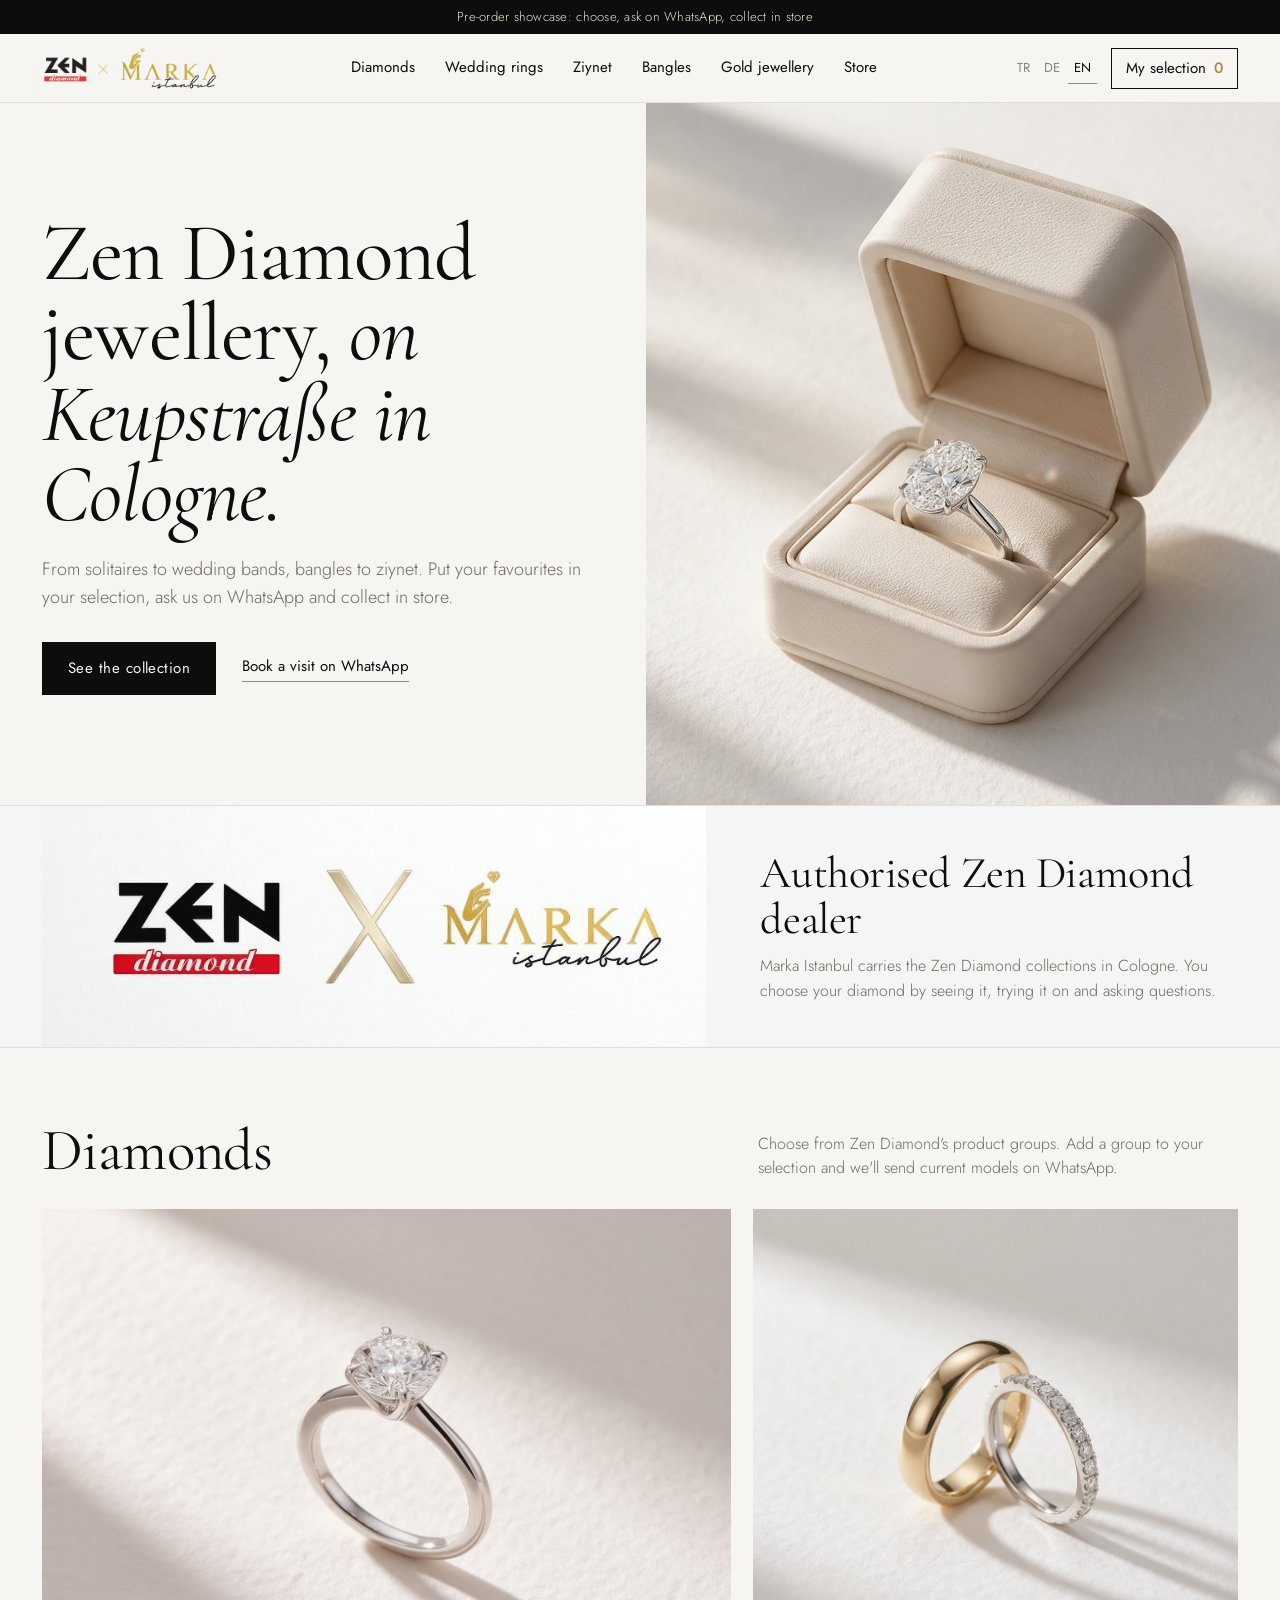
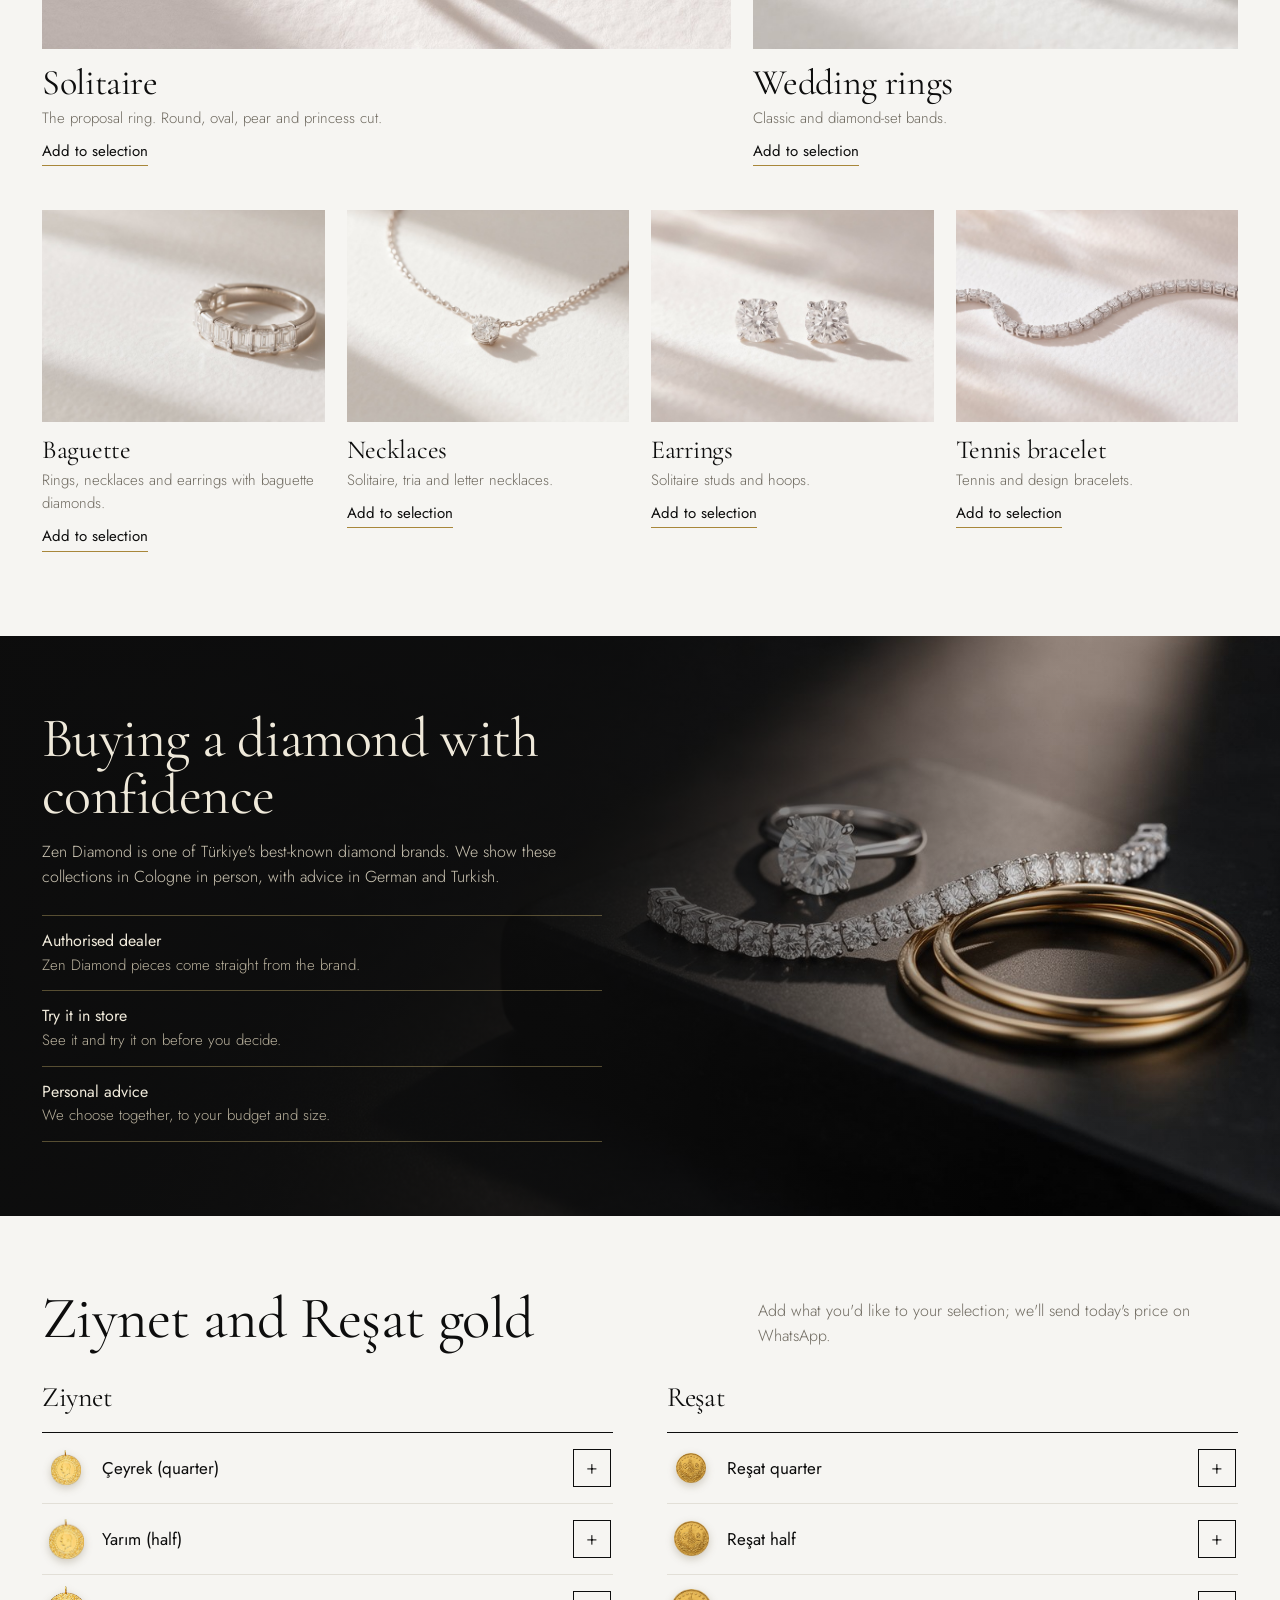
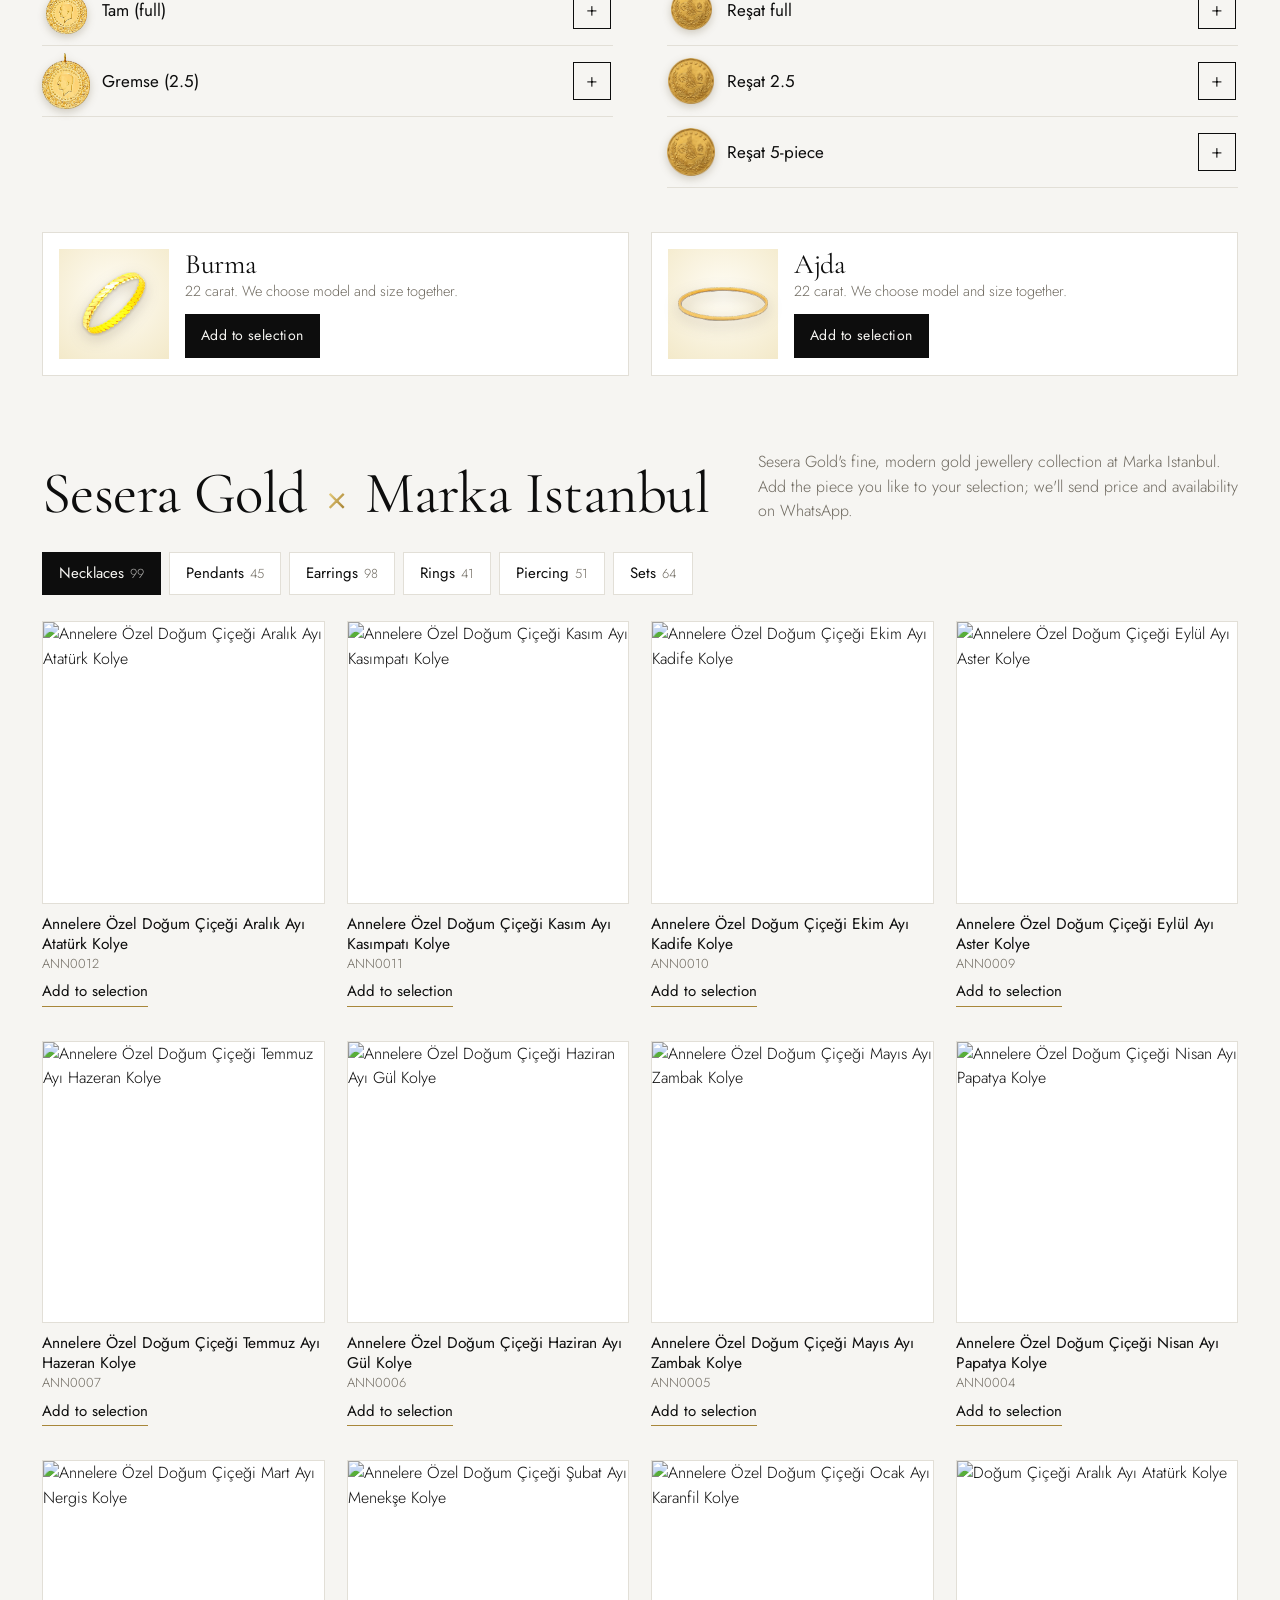
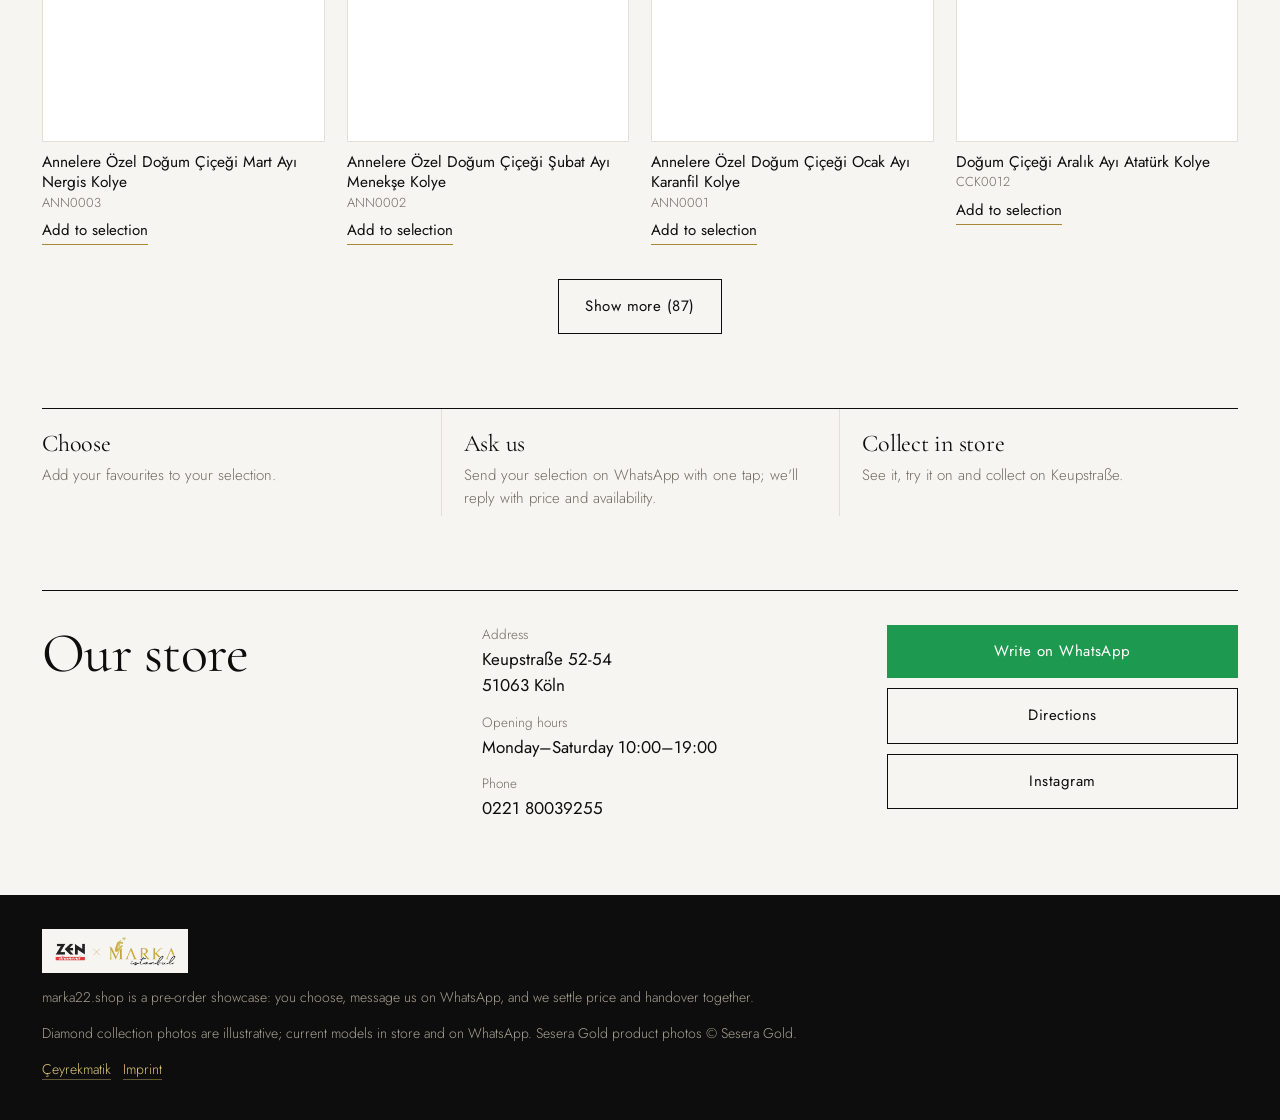
==== commit a7b8d5f2: "Add files via upload" ====
--- a/index.html
+++ b/index.html
@@ -617,8 +617,11 @@
   if (isBracelet(it.id)) return perGram(o) * (+it.g||0); if (o.fiyat != null) return +o.fiyat; return priceOf(o); }
 function imgOf(id){
   if (isAsk(id)){ const k = [...KOLEKSIYON, ...ALTINTAKI].find(x=>x.id===id); return k ? {src:k.foto, ph:true} : null; }
-  const o = find(id); if (o && o.foto) return {src:o.foto, ph:true};
-  const g = GORSEL[id]; return g ? {src:`urun-${g[0]}.webp`, w:g[1]} : null;
+  const g = GORSEL[id]; if (g) return {src:`urun-${g[0]}.webp`, w:g[1]};   // bilinen ürünlerde kendi kesilmiş görselimiz
+  const o = find(id); if (!o || !o.foto) return null;
+  // Çeyrekmatik yöneticisinden gelen ürün fotoğrafları oranın adresine göredir
+  const cm = cfg.products.includes(o) || cfg.bracelets.includes(o);
+  return {src: cm && !/^(https?:|data:)/.test(o.foto) ? CEYREKMATIK + o.foto : o.foto, ph:true};
 }
 const gramTxt = g => String(g).replace(".", lang==="en" ? "." : ",") + " g";
 
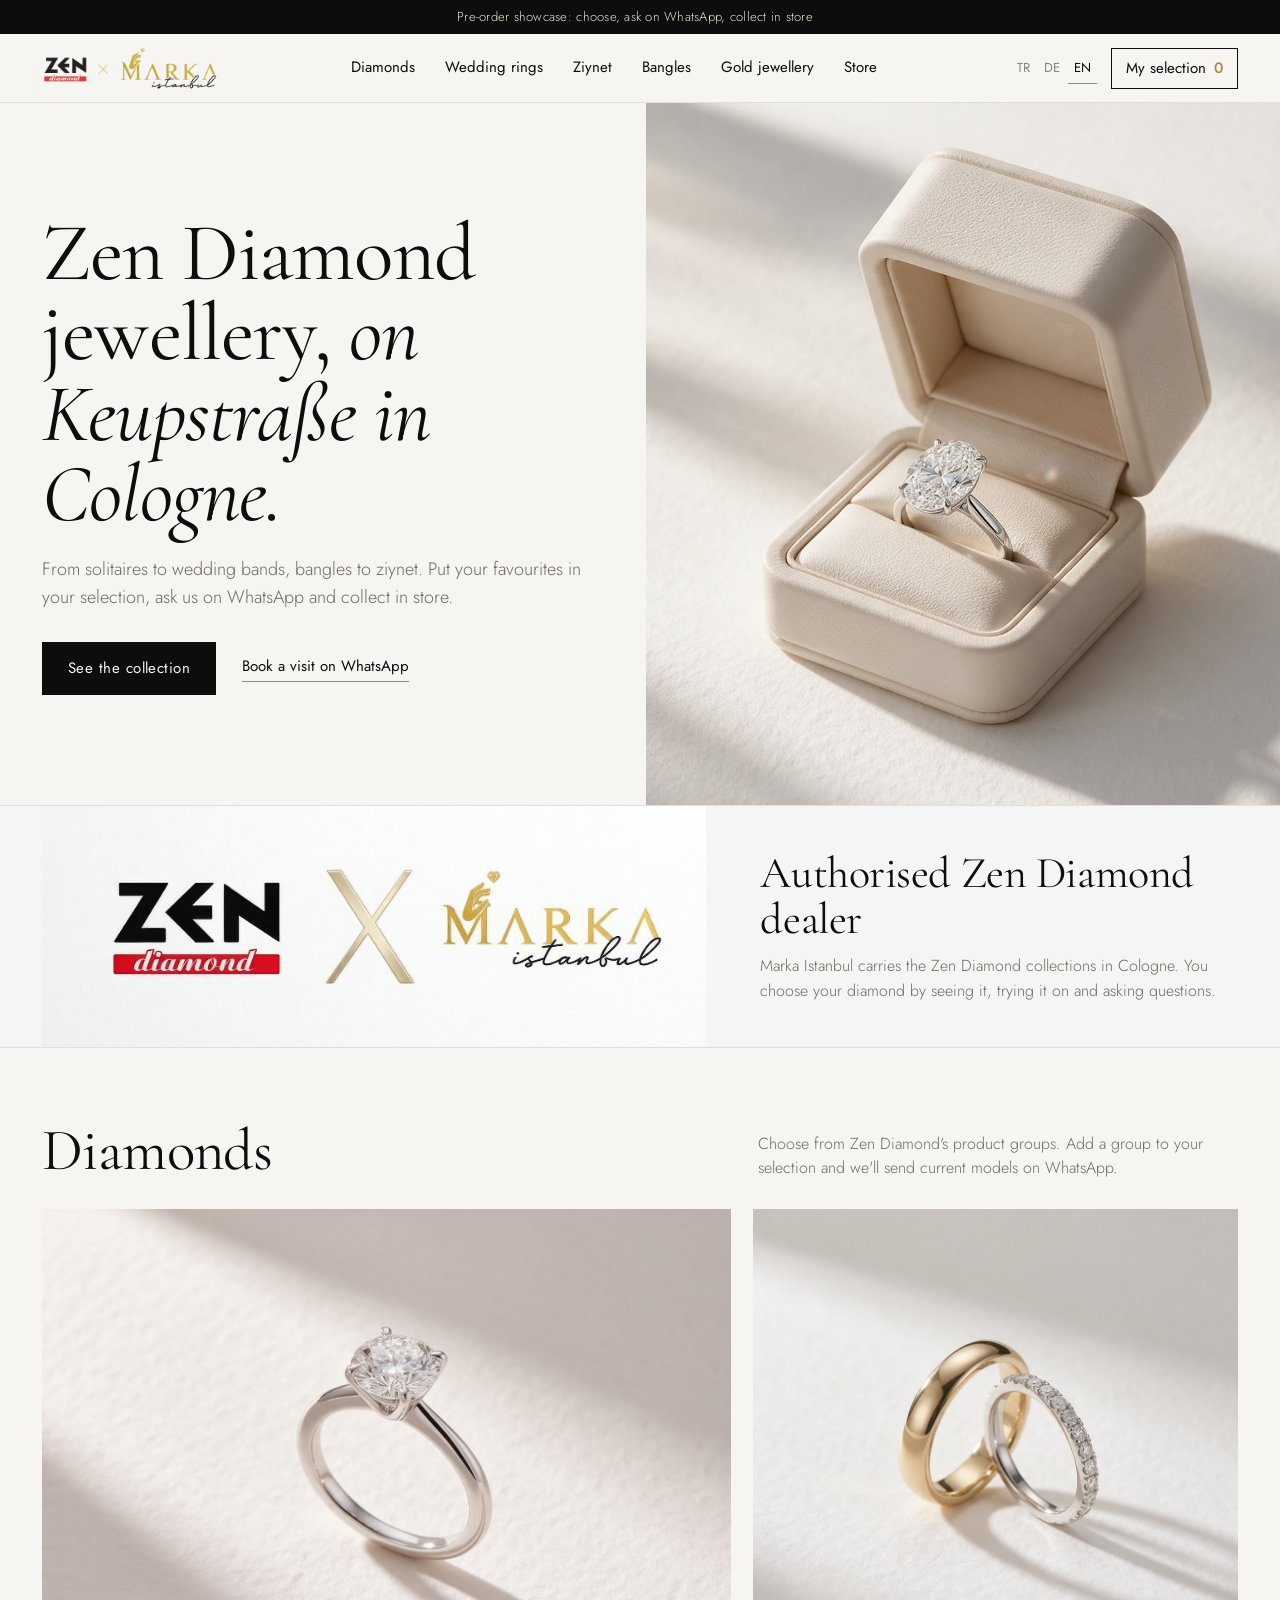
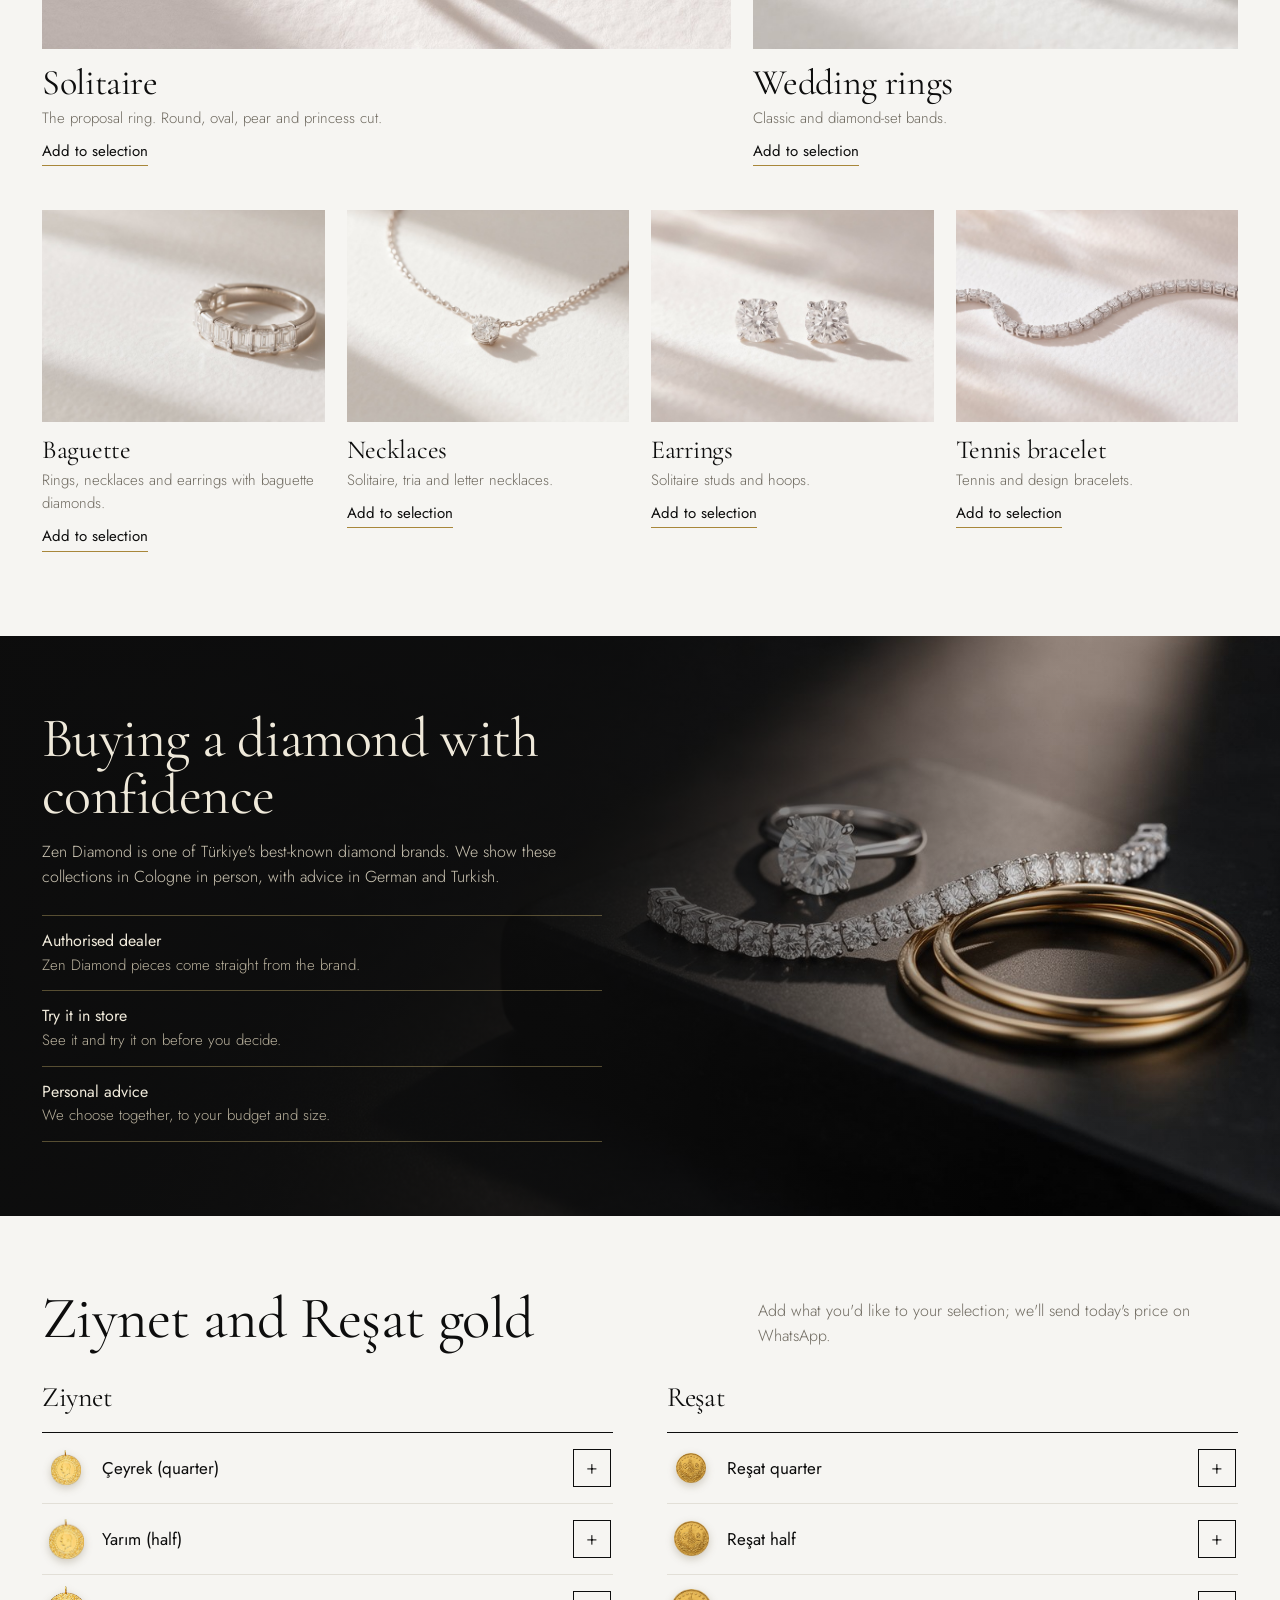
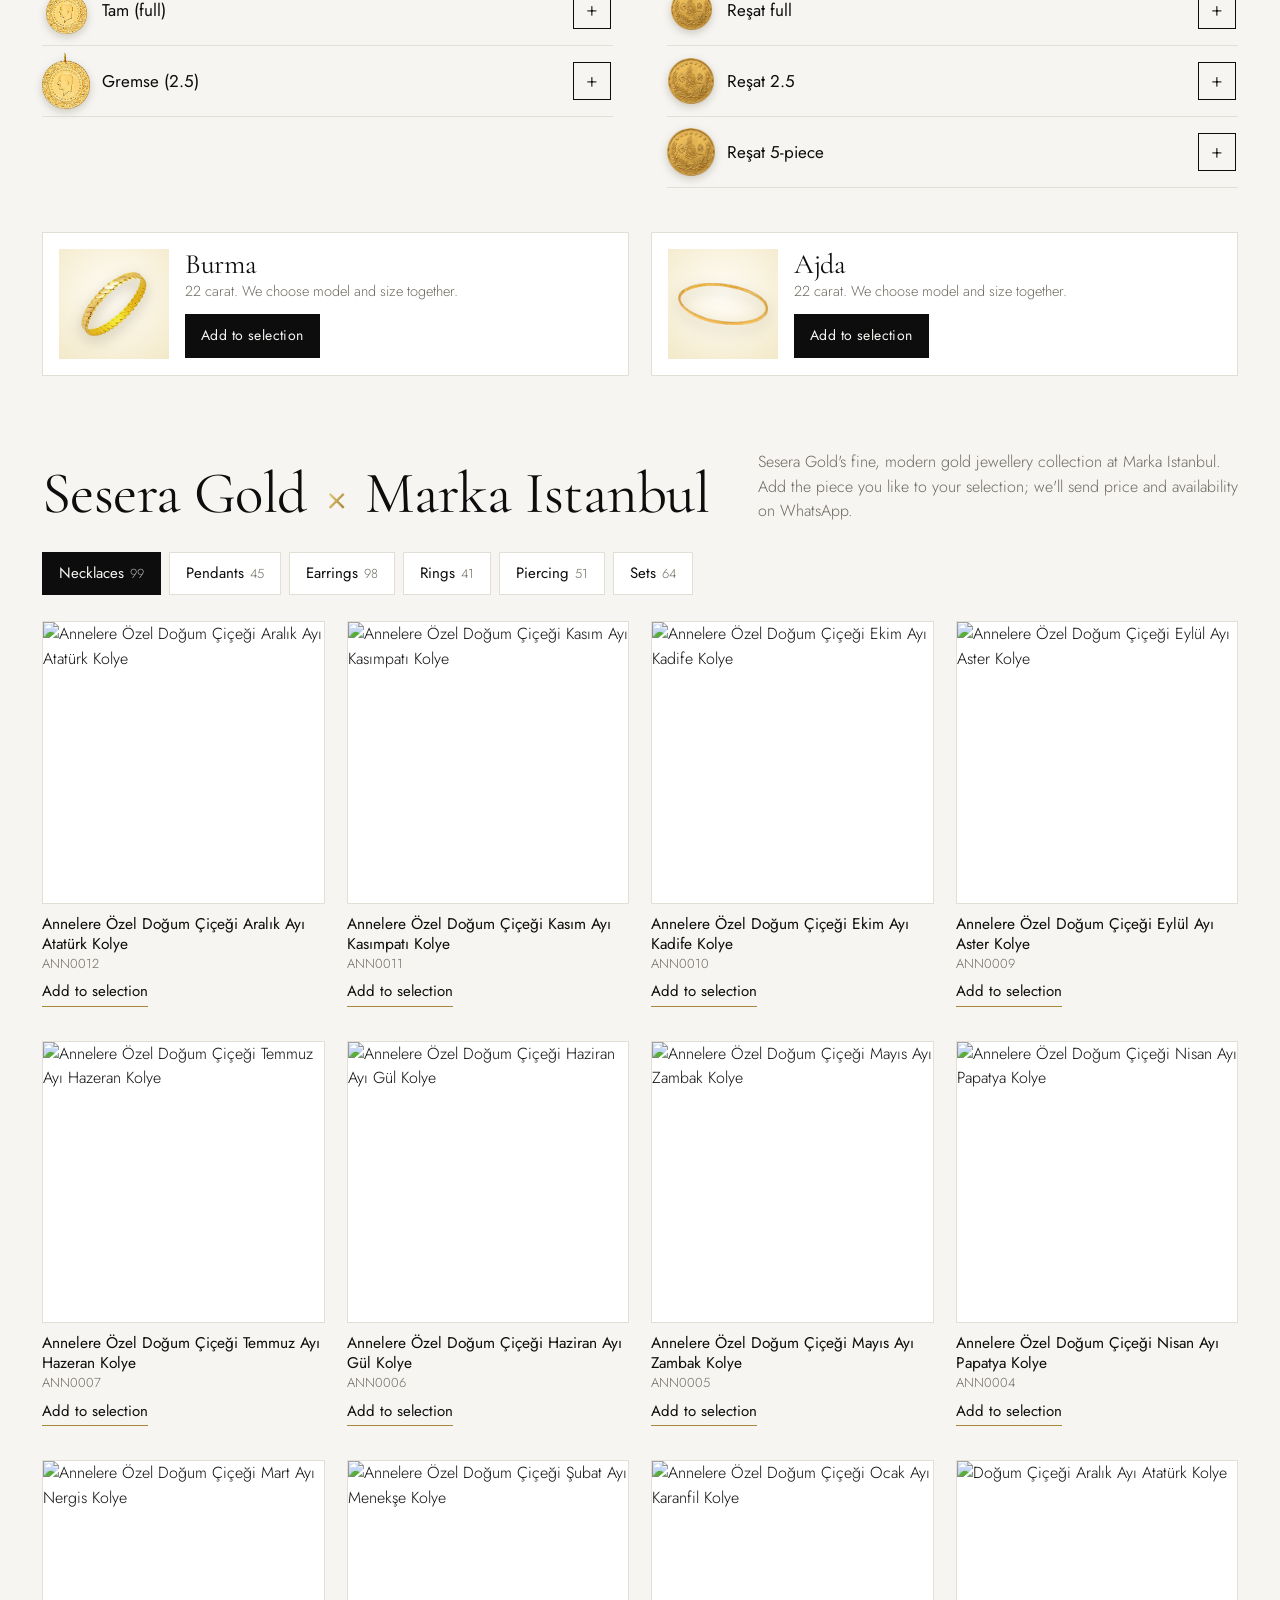
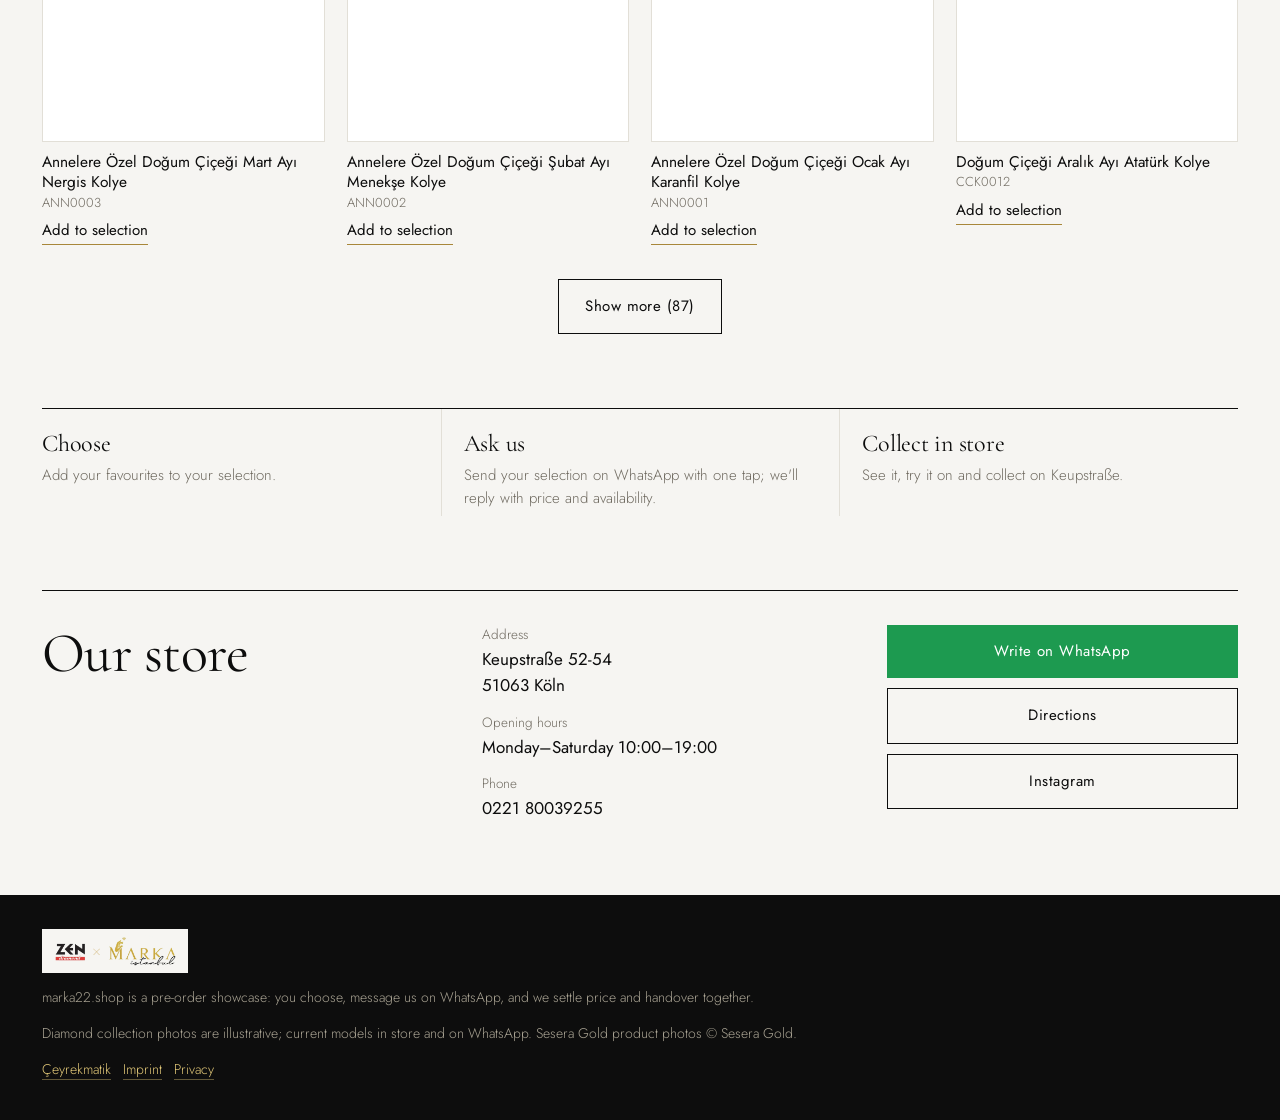
==== commit 91e37c6c: "Add files via upload" ====
--- a/index.html
+++ b/index.html
@@ -4,7 +4,18 @@
 <meta charset="utf-8">
 <meta name="viewport" content="width=device-width, initial-scale=1, viewport-fit=cover">
 <meta name="theme-color" content="#0d0d0d">
-<meta name="description" content="Marka Istanbul Köln – yetkili Zen Diamond bayisi. Tektaş, alyans, baget ve pırlanta koleksiyonları; 22 ayar bilezik, ziynet ve Reşat altın güncel kurla.">
+<meta name="description" content="Köln Keupstraße'de yetkili Zen Diamond bayisi: tektaş, alyans, pırlanta, bilezik, ziynet ve altın takı. Ürünü seçin, WhatsApp'tan sorun, dükkândan alın.">
+<link rel="canonical" href="https://marka22.shop/">
+<meta property="og:type" content="website">
+<meta property="og:site_name" content="Marka Istanbul">
+<meta property="og:title" content="Marka Istanbul – Zen Diamond Köln">
+<meta property="og:description" content="Yetkili Zen Diamond bayisi, Köln Keupstraße. Ürünü seçin, WhatsApp'tan sorun, dükkândan alın.">
+<meta property="og:url" content="https://marka22.shop/">
+<meta property="og:image" content="https://marka22.shop/g-hero.jpg">
+<meta property="og:locale" content="tr_TR">
+<meta name="twitter:card" content="summary_large_image">
+<link rel="apple-touch-icon" href="icon-192.png">
+<script type="application/ld+json">{"@context":"https://schema.org","@type":"JewelryStore","name":"Marka Istanbul","url":"https://marka22.shop/","image":"https://marka22.shop/g-hero.jpg","telephone":"+4922180039255","address":{"@type":"PostalAddress","streetAddress":"Keupstraße 52-54","postalCode":"51063","addressLocality":"Köln","addressCountry":"DE"},"openingHoursSpecification":[{"@type":"OpeningHoursSpecification","dayOfWeek":["Monday","Tuesday","Wednesday","Thursday","Friday","Saturday"],"opens":"10:00","closes":"19:00"}],"sameAs":["https://www.instagram.com/markaistanbuljuwelier/"]}</script>
 <link rel="icon" type="image/png" href="icon-192.png">
 <title>Marka Istanbul – Zen Diamond Köln</title>
 <link href="f.css" rel="stylesheet">
@@ -318,7 +329,7 @@
   <img src="lockup.png" alt="Zen Diamond × Marka Istanbul">
   <div data-t="disclaimer"></div>
   <div data-t="imgNote"></div>
-  <div><a href="https://xenosmart.de/markaistanbul/" target="_blank" rel="noopener">Çeyrekmatik</a> &nbsp; <a href="https://xenosmart.de/markaistanbul/impressum.html" target="_blank" rel="noopener" data-t="imprint"></a></div>
+  <div><a href="https://marka22.de/" target="_blank" rel="noopener">Çeyrekmatik</a> &nbsp; <a href="impressum.html" data-t="imprint"></a> &nbsp; <a href="impressum.html#datenschutz" data-t="privacy"></a></div>
 </div></footer>
 
 <div class="ovl" id="ovl"></div>
@@ -346,7 +357,7 @@
 /* ============ AYARLAR ============
    Altın fiyatları Çeyrekmatik ile aynı kaynaktan gelir (config.json: milyemler; canlı has altın: Kitco → gold-api → price.json).
    Gerçek ürünler (model, fotoğraf, fiyat) için: urunler.json – örnek en altta. */
-const CEYREKMATIK = "https://xenosmart.de/markaistanbul/";
+const CEYREKMATIK = "https://marka22.de/";
 const OZ = 31.1034768, WA_YEDEK = "4922180039255";
 // Ödeme: aktif:false olanlar "yakında" görünür (PayPal / kart hesabı açılınca true yapılır)
 const ODEME = [{id:"dukkan",aktif:true},{id:"havale",aktif:true},{id:"paypal",aktif:false},{id:"kart",aktif:false}];
@@ -437,7 +448,7 @@
   total:"Toplam",priceNote:"Altın fiyatı anlık değişir; fiyat WhatsApp'ta onaylanınca kesinleşir.",askNote:n=>`${n} ürün için fiyat WhatsApp'ta bildirilecek.`,
   send:"Siparişi WhatsApp'tan gönder",needName:"Lütfen adınızı yazın.",needItem:"Sepetiniz boş.",
   disclaimer:"Fiyatlar bilgi amaçlıdır ve altın piyasasına göre anlık değişir. Kesin fiyat, siparişiniz WhatsApp üzerinden onaylandığında belirlenir.",
-  imgNote:"Pırlanta koleksiyon fotoğrafları temsilidir; güncel modeller mağazamızda ve WhatsApp'ta. Sesera Gold ürün fotoğrafları Sesera Gold'a aittir.",imprint:"Künye (Impressum)",
+  imgNote:"Pırlanta koleksiyon fotoğrafları temsilidir; güncel modeller mağazamızda ve WhatsApp'ta. Sesera Gold ürün fotoğrafları Sesera Gold'a aittir.",imprint:"Künye (Impressum)",privacy:"Gizlilik (Datenschutz)",
   spotLbl:"Has altın 1 g",live:"canlı",daily:"günlük",offline:"son bilinen",manual:"dükkân fiyatı",
   hi:"Merhaba, bilgi almak istiyorum.",hiR:"Merhaba, mağazanızda randevu almak istiyorum.",
   mHead:"*Yeni sipariş – marka22.shop*",mAsk:"fiyat sorulacak",mName:"Müşteri",mDeliv:"Teslimat",mPay:"Ödeme",mNote:"Not",mTotal:"Toplam (anlık kur)",mSpot:"Has altın"},
@@ -486,7 +497,7 @@
   total:"Summe",priceNote:"Der Goldpreis ändert sich laufend; der Preis steht mit der Bestätigung per WhatsApp fest.",askNote:n=>`Für ${n} Artikel nennen wir den Preis per WhatsApp.`,
   send:"Bestellung per WhatsApp senden",needName:"Bitte geben Sie Ihren Namen ein.",needItem:"Ihr Warenkorb ist leer.",
   disclaimer:"Die Preise dienen der Information und ändern sich mit dem Goldmarkt. Der verbindliche Preis wird mit der Bestätigung Ihrer Bestellung per WhatsApp festgelegt.",
-  imgNote:"Fotos der Brillantkollektion sind Beispielbilder; aktuelle Modelle im Geschäft und per WhatsApp. Produktfotos von Sesera Gold: © Sesera Gold.",imprint:"Impressum",
+  imgNote:"Fotos der Brillantkollektion sind Beispielbilder; aktuelle Modelle im Geschäft und per WhatsApp. Produktfotos von Sesera Gold: © Sesera Gold.",imprint:"Impressum",privacy:"Datenschutz",
   spotLbl:"Feingold 1 g",live:"live",daily:"Tagespreis",offline:"letzter Stand",manual:"Ladenpreis",
   hi:"Hallo, ich hätte gern eine Auskunft.",hiR:"Hallo, ich möchte einen Termin in Ihrem Geschäft vereinbaren.",
   mHead:"*Neue Bestellung – marka22.shop*",mAsk:"Preis auf Anfrage",mName:"Kunde",mDeliv:"Lieferung",mPay:"Zahlung",mNote:"Notiz",mTotal:"Summe (aktueller Kurs)",mSpot:"Feingold"},
@@ -535,7 +546,7 @@
   total:"Total",priceNote:"The gold price keeps moving; your price is fixed once confirmed on WhatsApp.",askNote:n=>`We'll send the price for ${n} item(s) on WhatsApp.`,
   send:"Send order on WhatsApp",needName:"Please enter your name.",needItem:"Your bag is empty.",
   disclaimer:"Prices are for information and move with the gold market. The binding price is set when your order is confirmed on WhatsApp.",
-  imgNote:"Diamond collection photos are illustrative; current models in store and on WhatsApp. Sesera Gold product photos © Sesera Gold.",imprint:"Imprint",
+  imgNote:"Diamond collection photos are illustrative; current models in store and on WhatsApp. Sesera Gold product photos © Sesera Gold.",imprint:"Imprint",privacy:"Privacy",
   spotLbl:"Fine gold 1 g",live:"live",daily:"daily",offline:"last known",manual:"shop price",
   hi:"Hello, I'd like some information.",hiR:"Hello, I'd like to book a visit to your store.",
   mHead:"*New order – marka22.shop*",mAsk:"price on request",mName:"Customer",mDeliv:"Delivery",mPay:"Payment",mNote:"Note",mTotal:"Total (current rate)",mSpot:"Fine gold"}
@@ -754,7 +765,8 @@
 window.addEventListener("hashchange", ()=>temaUygula(TEMA));
 (async function(){
   temaUygula(TEMA); cfg = CFG_YEDEK; spotG = CFG_YEDEK.fallbackOzEur/OZ; renderStatic(); renderPrices();
-  await loadConfig(); renderStatic(); await fetchSpot(); setInterval(fetchSpot, 60000);
+  await loadConfig(); renderStatic();
+  if (P()){ await fetchSpot(); setInterval(fetchSpot, 60000); }   // fiyat gizliyken dış kur servisine hiç gidilmez
 })();
 
 /* urunler.json örneği – gerçek Zen modelleri buraya eklenir, mozaikte kendi kartıyla görünür:
